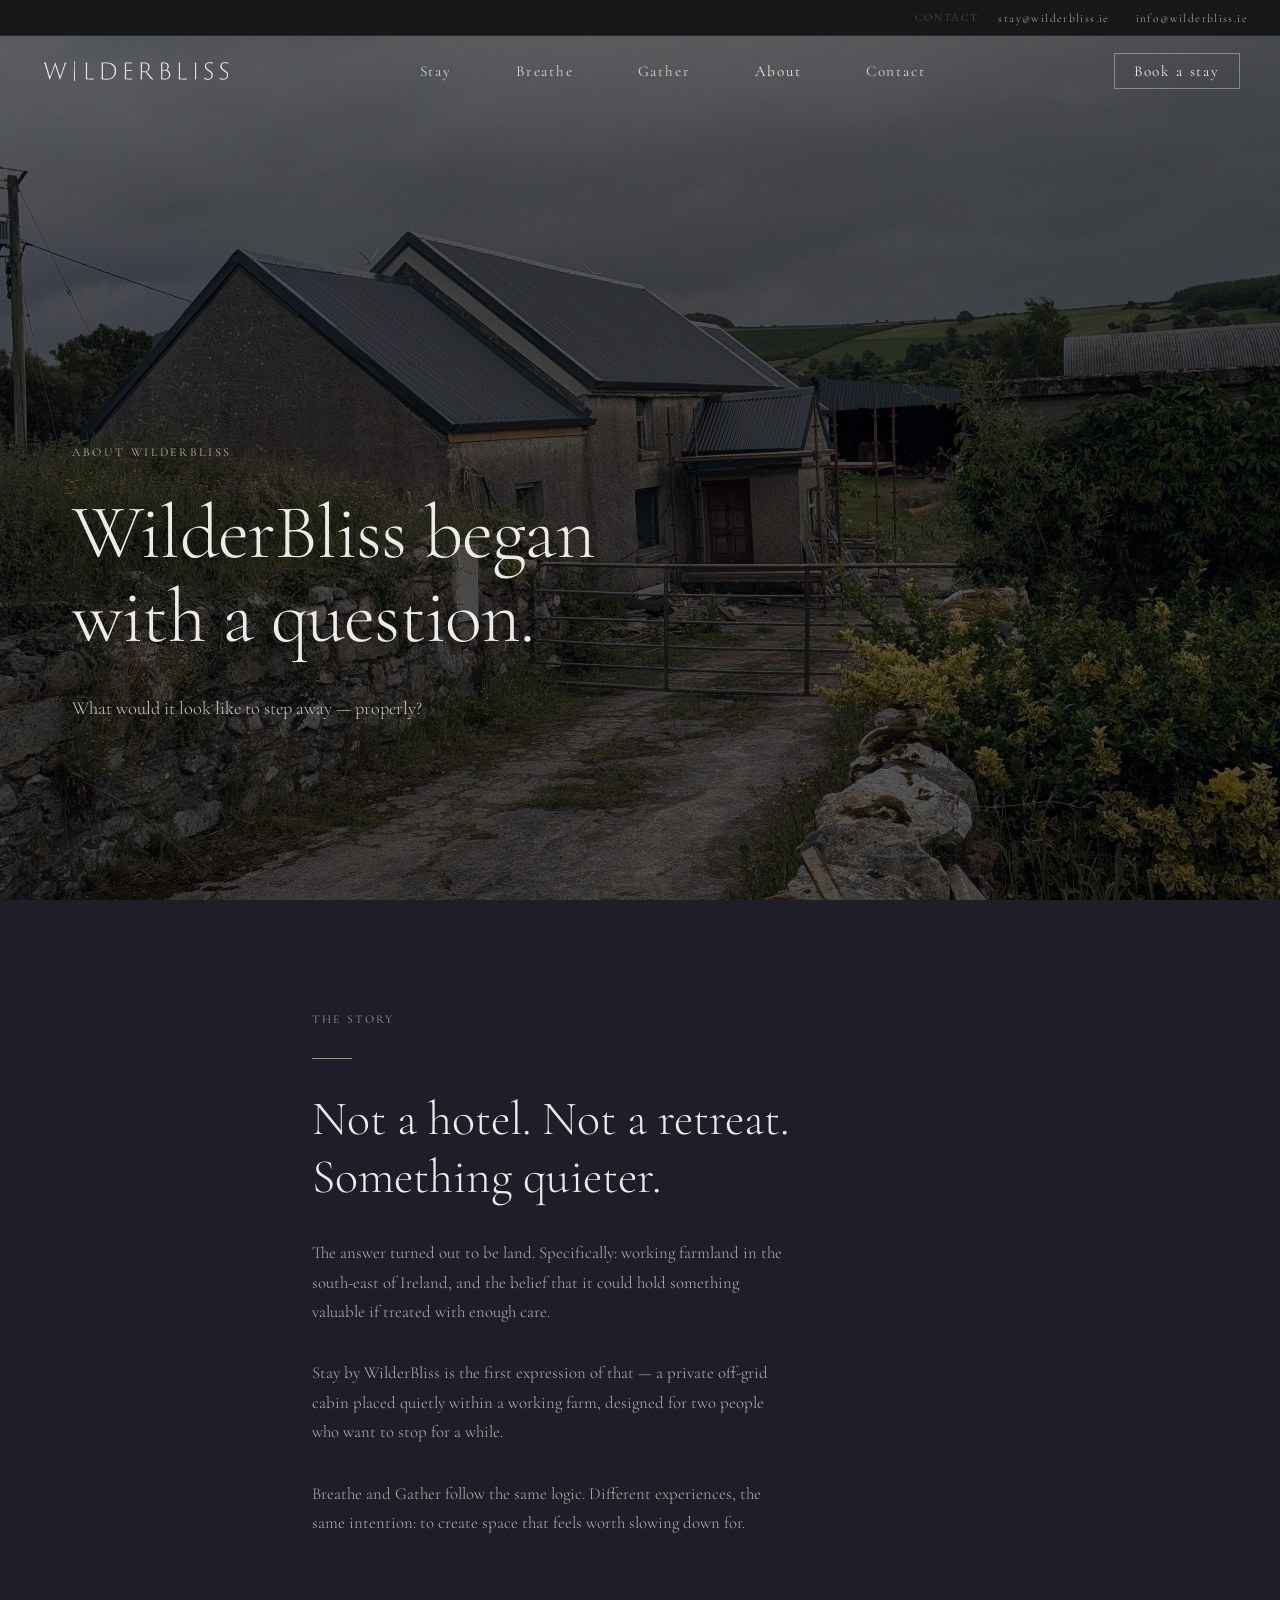
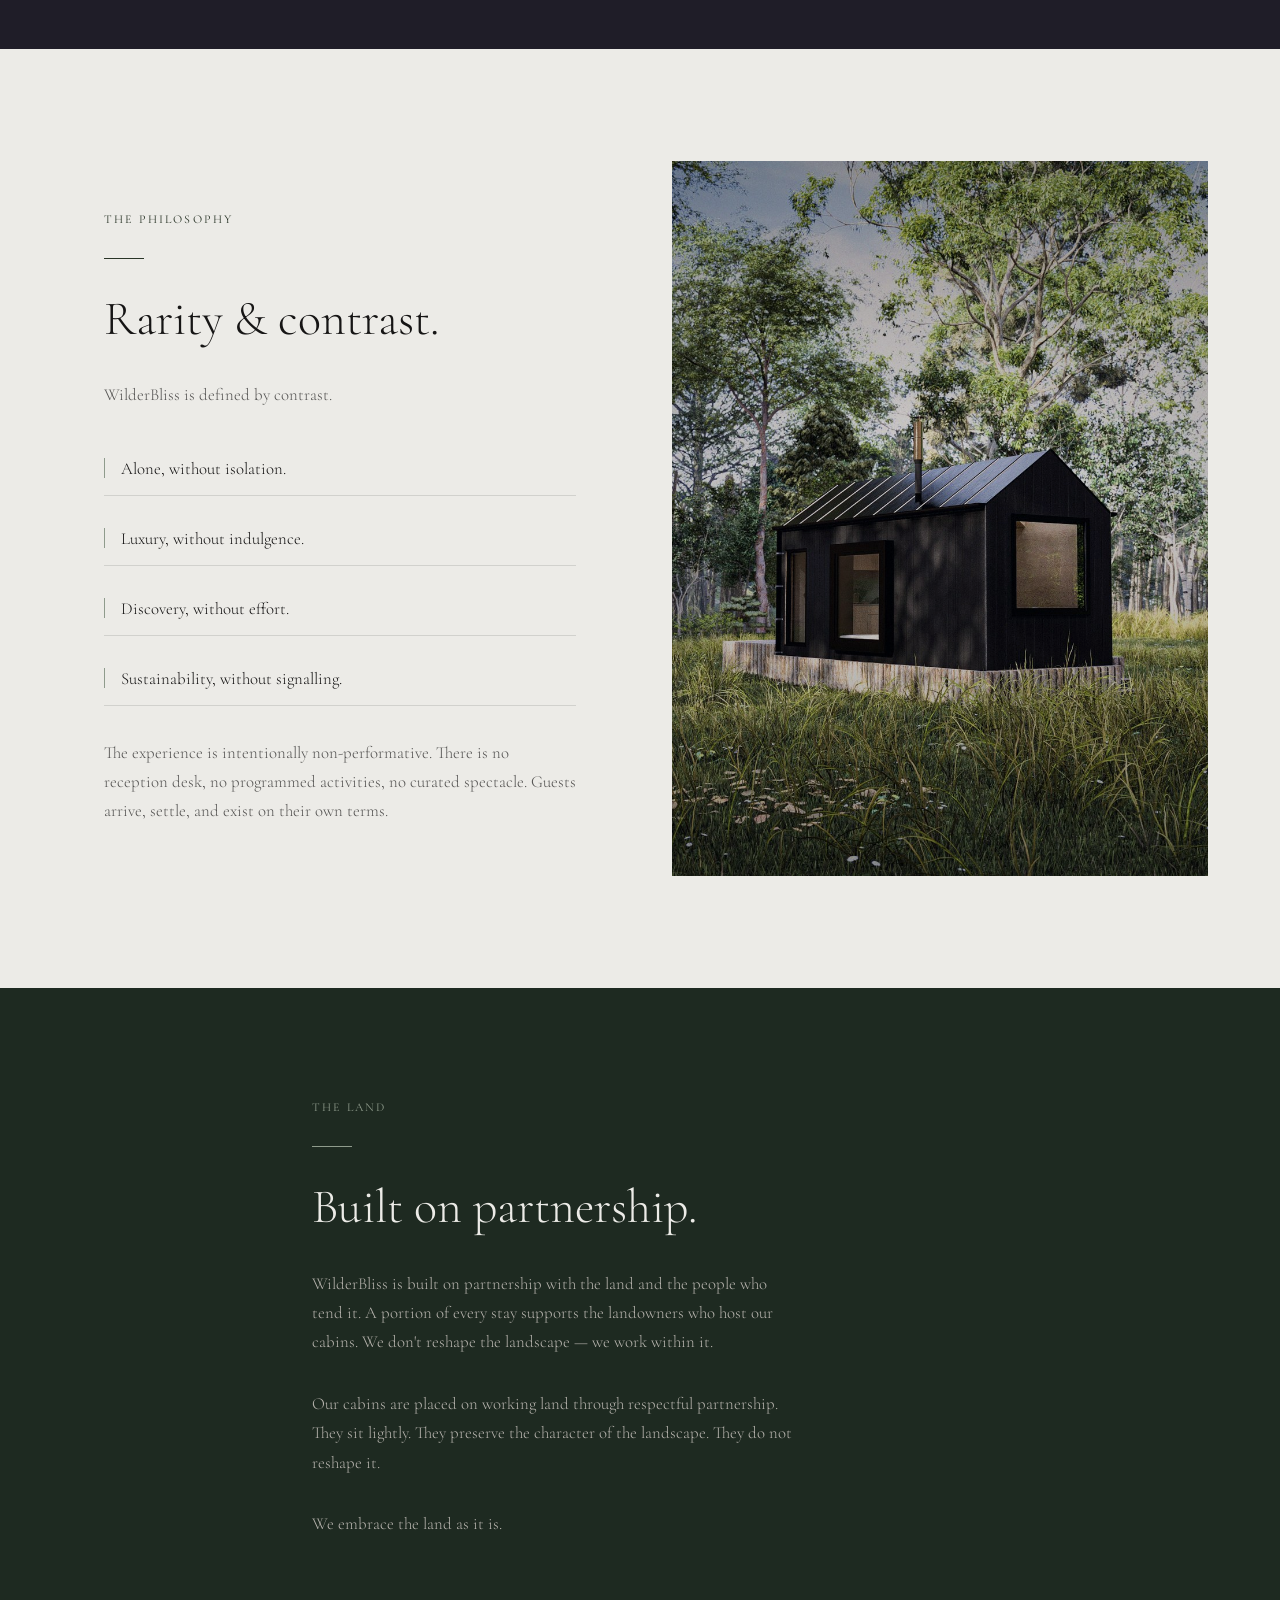
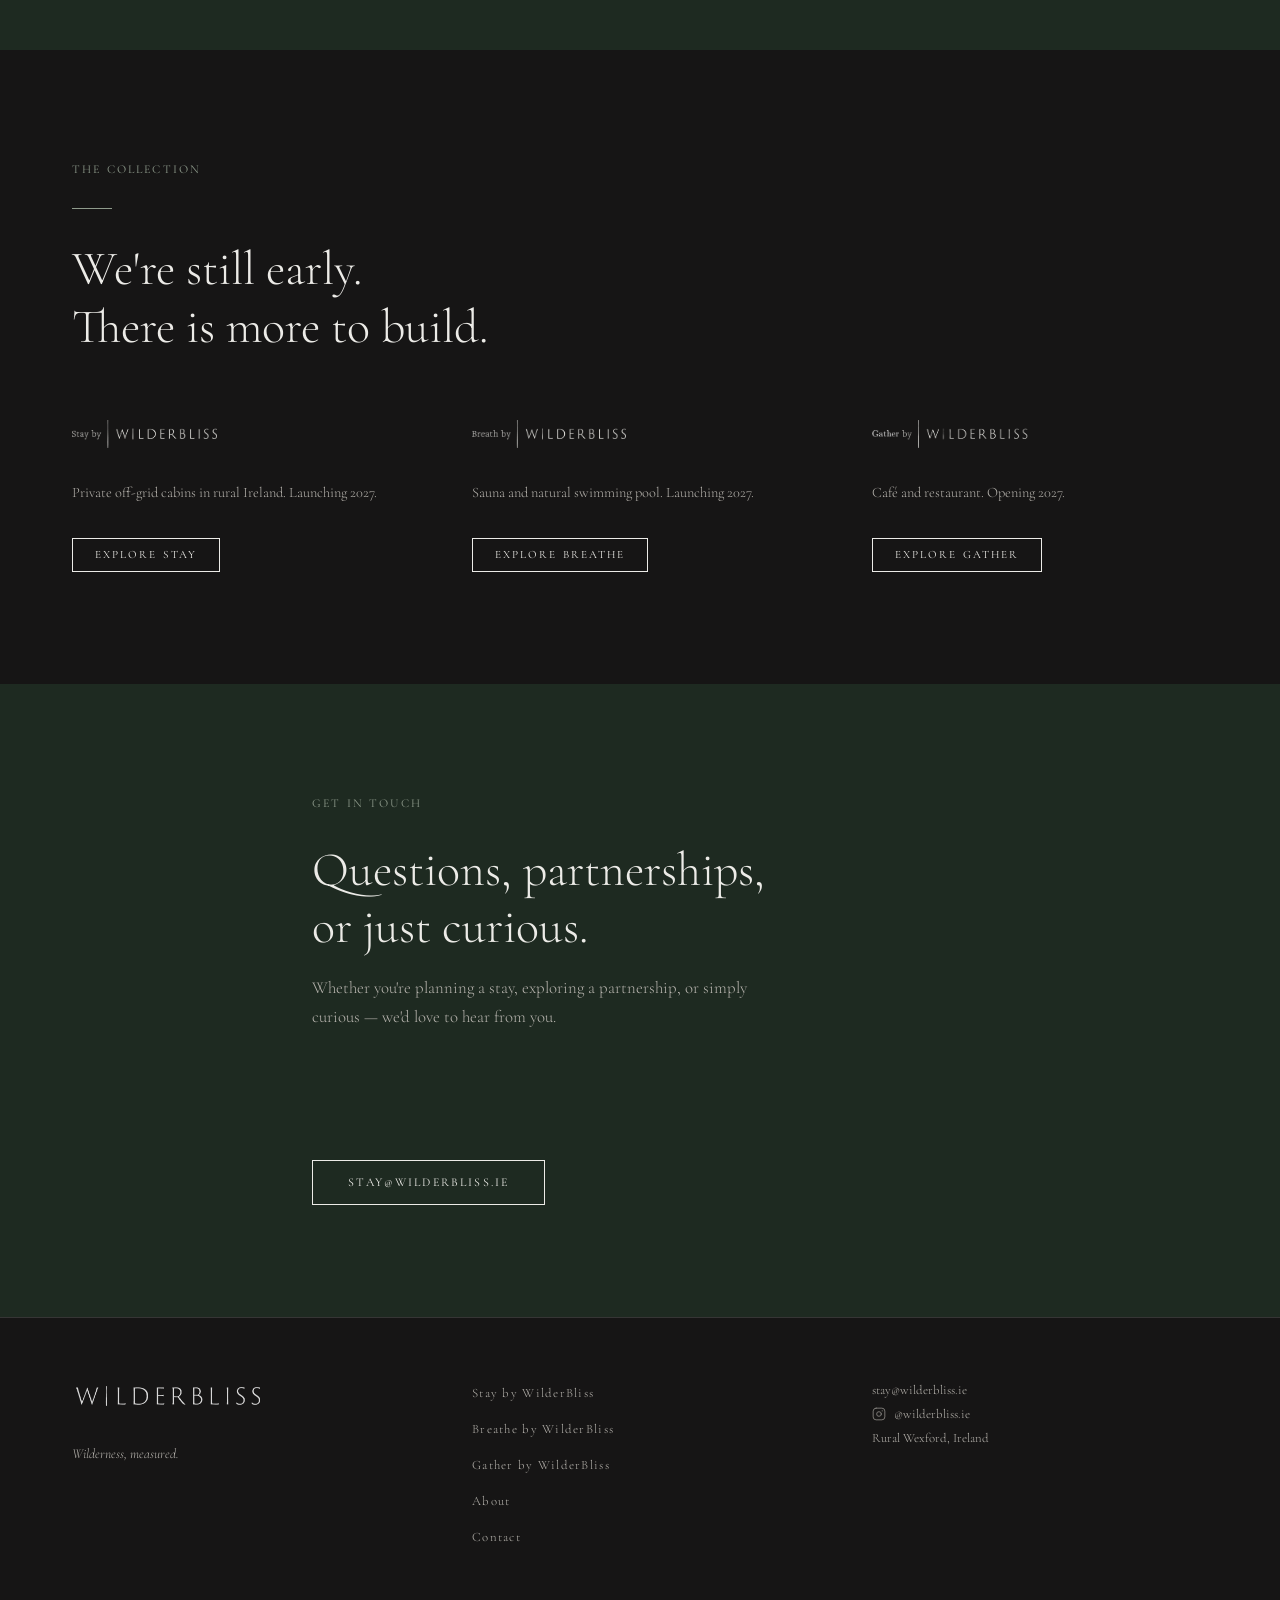
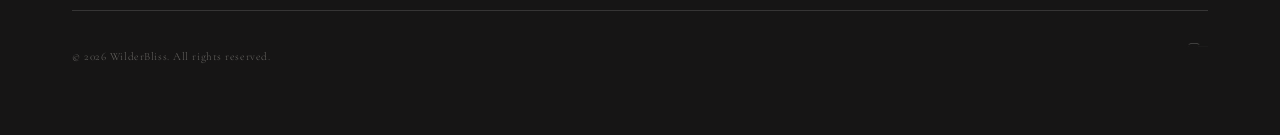
==== about.html @ 4d787651 "Add render tag to popup image on all pages" ====
<!DOCTYPE html>
<html lang="en">
<head>
  <meta charset="UTF-8">
  <meta name="viewport" content="width=device-width, initial-scale=1.0">
  <title>About — WilderBliss</title>
  <meta name="description" content="WilderBliss began with a question. What would it look like to step away — properly? Private cabins, natural wellness, and honest food, placed quietly within rural Ireland.">
  <link rel="stylesheet" href="css/style.css">
  <link rel="icon" href="assets/logos/pause-neg.png" type="image/png">
</head>
<body class="page-inner">

  <!-- TOPBAR -->
  <div class="topbar">
    <span class="topbar__label">Contact</span>
    <a href="mailto:stay@wilderbliss.ie">stay@wilderbliss.ie</a>
    <span class="topbar__sep">·</span>
    <a href="mailto:info@wilderbliss.ie">info@wilderbliss.ie</a>
  </div>

  <!-- NAV -->
  <nav class="nav" role="navigation" aria-label="Main navigation">
    <div class="nav__inner">
      <a href="index.html" aria-label="WilderBliss home">
        <img class="wordmark-img" src="assets/logos/wordmark-neg.png" alt="WilderBliss">
        <img class="nav-pause" src="assets/logos/pause-neg.png" alt="WilderBliss home">
      </a>
      <ul class="nav__links">
        <li><a href="stay.html">Stay</a></li>
        <li><a href="breathe.html">Breathe</a></li>
        <li><a href="gather.html">Gather</a></li>
        <li><a href="about.html" class="active">About</a></li>
        <li><a href="contact.html">Contact</a></li>
      </ul>
      <a href="stay.html#early-access" class="nav__cta">Book a stay</a>
      <button class="nav__toggle" aria-label="Toggle menu">
        <span></span><span></span><span></span>
      </button>
    </div>
  </nav>

  <!-- PAGE HERO -->
  <header class="page-hero page-hero--about">
    <div class="page-hero__content">
      <span class="section-label">About WilderBliss</span>
      <h1>WilderBliss began<br>with a question.</h1>
      <p class="hero__sub mt-md">What would it look like to step away — properly?</p>
    </div>
  </header>

  <!-- THE ORIGIN -->
  <section class="section--dark">
    <div class="container--narrow">
      <span class="section-label">The Story</span>
      <span class="rule"></span>
      <h2 class="text-bone">Not a hotel. Not a retreat.<br>Something quieter.</h2>
      <p class="mt-md">The answer turned out to be land. Specifically: working farmland in the south-east of Ireland, and the belief that it could hold something valuable if treated with enough care.</p>
      <p class="mt-md">Stay by WilderBliss is the first expression of that — a private off-grid cabin placed quietly within a working farm, designed for two people who want to stop for a while.</p>
      <p class="mt-md">Breathe and Gather follow the same logic. Different experiences, the same intention: to create space that feels worth slowing down for.</p>
    </div>
  </section>

  <!-- THE PHILOSOPHY -->
  <section class="section--bone">
    <div class="container">
      <div class="split">
        <div class="split__content">
          <span class="section-label">The Philosophy</span>
          <span class="rule"></span>
          <h2>Rarity &amp; contrast.</h2>
          <p class="mt-md">WilderBliss is defined by contrast.</p>
          <ul class="feature-list mt-md" style="--color-bone: var(--color-charcoal); --border-subtle: rgba(22,21,21,0.12);">
            <li style="color:var(--color-charcoal);">Alone, without isolation.</li>
            <li style="color:var(--color-charcoal);">Luxury, without indulgence.</li>
            <li style="color:var(--color-charcoal);">Discovery, without effort.</li>
            <li style="color:var(--color-charcoal);">Sustainability, without signalling.</li>
          </ul>
          <p class="mt-md">The experience is intentionally non-performative. There is no reception desk, no programmed activities, no curated spectacle. Guests arrive, settle, and exist on their own terms.</p>
        </div>
        <div>
          <div style="aspect-ratio:3/4;overflow:hidden;position:relative;">
          <img src="assets/images/cabin-angled.jpg" alt="Brook cabin set within the landscape" style="width:100%;height:100%;object-fit:cover;display:block;">
          <div style='position:absolute;inset:0;background:rgba(0,0,0,0.1);'></div>
        </div>
        </div>
      </div>
    </div>
  </section>

  <!-- THE LAND -->
  <section class="section--forest">
    <div class="container--narrow">
      <span class="section-label">The Land</span>
      <span class="rule"></span>
      <h2 class="text-bone">Built on partnership.</h2>
      <p class="mt-md">WilderBliss is built on partnership with the land and the people who tend it. A portion of every stay supports the landowners who host our cabins. We don't reshape the landscape — we work within it.</p>
      <p class="mt-md">Our cabins are placed on working land through respectful partnership. They sit lightly. They preserve the character of the landscape. They do not reshape it.</p>
      <p class="mt-md">We embrace the land as it is.</p>
    </div>
  </section>

  <!-- THREE PILLARS OVERVIEW -->
  <section class="section--charcoal">
    <div class="container">
      <span class="section-label">The Collection</span>
      <span class="rule"></span>
      <h2 class="text-bone mb-lg">We're still early.<br>There is more to build.</h2>
      <div style="display:grid;grid-template-columns:repeat(auto-fit,minmax(220px,1fr));gap:var(--space-lg);">
        <div>
          <img src="assets/logos/stay-neg.png" alt="Stay by WilderBliss" style="height:28px;margin-bottom:var(--space-md);">
          <p style="font-size:0.9rem;">Private off-grid cabins in rural Ireland. Launching 2027.</p>
          <a href="stay.html" class="btn mt-md" style="font-size:0.7rem;padding:0.6rem 1.4rem;">Explore Stay</a>
        </div>
        <div>
          <img src="assets/logos/breathe-neg.png" alt="Breathe by WilderBliss" style="height:28px;margin-bottom:var(--space-md);">
          <p style="font-size:0.9rem;">Sauna and natural swimming pool. Launching 2027.</p>
          <a href="breathe.html" class="btn mt-md" style="font-size:0.7rem;padding:0.6rem 1.4rem;">Explore Breathe</a>
        </div>
        <div>
          <img src="assets/logos/gather-neg.png" alt="Gather by WilderBliss" style="height:28px;margin-bottom:var(--space-md);">
          <p style="font-size:0.9rem;">Café and restaurant. Opening 2027.</p>
          <a href="gather.html" class="btn mt-md" style="font-size:0.7rem;padding:0.6rem 1.4rem;">Explore Gather</a>
        </div>
      </div>
    </div>
  </section>

  <!-- CONTACT CTA -->
  <section class="cta-section" id="contact">
    <div class="container--narrow">
      <span class="section-label">Get in touch</span>
      <h2>Questions, partnerships,<br>or just curious.</h2>
      <p class="mt-sm">Whether you're planning a stay, exploring a partnership, or simply curious — we'd love to hear from you.</p>
      <a href="mailto:stay@wilderbliss.ie" class="btn mt-lg">stay@wilderbliss.ie</a>
    </div>
  </section>

  <!-- FOOTER -->
  <footer class="footer">
    <div class="container">
      <div class="footer__inner">
        <div>
          <img class="wordmark-img" src="assets/logos/wordmark-neg.png" alt="WilderBliss" style="margin-bottom:var(--space-md);">
          <p class="footer__tagline">Wilderness, measured.</p>
        </div>
        <nav aria-label="Footer navigation">
          <ul class="footer__nav">
            <li><a href="stay.html">Stay by WilderBliss</a></li>
            <li><a href="breathe.html">Breathe by WilderBliss</a></li>
            <li><a href="gather.html">Gather by WilderBliss</a></li>
            <li><a href="about.html">About</a></li>
            <li><a href="contact.html">Contact</a></li>
          </ul>
        </nav>
        <div class="footer__contact">
          <a href="mailto:stay@wilderbliss.ie">stay@wilderbliss.ie</a>
          <a href="https://www.instagram.com/wilderbliss.ie" target="_blank" rel="noopener" style="display:inline-flex;align-items:center;gap:0.5rem;">
            <svg xmlns="http://www.w3.org/2000/svg" width="14" height="14" viewBox="0 0 24 24" fill="none" stroke="currentColor" stroke-width="1.5" stroke-linecap="round" stroke-linejoin="round" style="flex-shrink:0;opacity:0.7;"><rect x="2" y="2" width="20" height="20" rx="5" ry="5"/><circle cx="12" cy="12" r="4"/><circle cx="17.5" cy="6.5" r="1" fill="currentColor" stroke="none"/></svg>
            @wilderbliss.ie
          </a>
          <span>Rural Wexford, Ireland</span>
        </div>
      </div>
      <div class="footer__bottom">
        <span class="footer__copy">&copy; 2026 WilderBliss. All rights reserved.</span>
        <img src="assets/logos/pause-neg.png" alt="" style="height:28px;opacity:0.5;">
      </div>
    </div>
  </footer>


  <!-- EARLY ACCESS POPUP -->
  <div class="wb-popup" id="wb-popup" role="dialog" aria-modal="true" aria-labelledby="wb-popup-title">
    <div class="wb-popup__overlay" id="wb-popup-overlay"></div>
    <div class="wb-popup__inner">
      <button class="wb-popup__close" id="wb-popup-close" aria-label="Close">&#x2715;</button>
      <div class="wb-popup__image">
        <img src="assets/images/cabin-exterior-summer.jpg" alt="WilderBliss cabin" loading="lazy">
        <span class="render-tag render-tag--popup">Architectural render · Photography to follow</span>
      </div>
      <div class="wb-popup__form-panel">
        <span class="wb-popup__label">Early Access</span>
        <h2 class="wb-popup__title" id="wb-popup-title">First to know.<br>First to book.</h2>
        <p class="wb-popup__desc">Join for early access to dates, founder notes, and a quiet guide to planning your stay.</p>
        <form class="email-form wb-popup__form" name="popup-early-access" method="POST" data-netlify="true" netlify-honeypot="bot-field">
          <input type="hidden" name="form-name" value="popup-early-access">
          <input type="hidden" name="bot-field" style="display:none">
          <input type="email" name="email" placeholder="Your email address" required autocomplete="email">
          <button type="submit">Keep me in the loop</button>
        </form>
        <button class="wb-popup__no-thanks" id="wb-popup-no-thanks">No thanks</button>
      </div>
    </div>
  </div>

  <script src="js/main.js"></script>
</body>
</html>
---- css/style.css ----
/* ============================================================
   WILDERBLISS — Design System
   Based on official brand guidelines
   ============================================================ */

/* Google Fonts — Cormorant Garamond (closest match to Freight Display/Text Pro)
   To use licensed Freight fonts: replace font-family values below */
@import url('https://fonts.googleapis.com/css2?family=Cormorant+Garamond:ital,wght@0,300;0,400;0,500;0,600;1,300;1,400&display=swap');

/* ============================================================
   DESIGN TOKENS
   ============================================================ */

:root {
  /* Primary colours */
  --color-night-blue:       #1F1D28;
  --color-blue-grey:        #2A2C36;
  --color-deep-forest:      #1E2A21;
  --color-dark-moss:        #2A3528;

  /* Secondary colours */
  --color-muted-sage:       #8F9B8C;
  --color-stone:            #B7B4AE;

  /* Neutrals */
  --color-charcoal:         #161515;
  --color-light-grey:       #CCCCCC;
  --color-bone:             #ECEBE7;

  /* Functional */
  --color-black:            #000000;
  --color-white:            #FFFFFF;

  /* Approved pairings (primary role) */
  --bg-hero:                var(--color-deep-forest);
  --bg-section-dark:        var(--color-night-blue);
  --bg-section-alt:         var(--color-dark-moss);
  --bg-light:               var(--color-bone);
  --bg-ui:                  var(--color-blue-grey);
  --text-on-dark:           var(--color-bone);
  --text-on-light:          var(--color-charcoal);
  --text-muted:             var(--color-stone);
  --text-accent:            var(--color-muted-sage);
  --border-subtle:          rgba(236,235,231,0.15);

  /* Typography */
  --font-display:           'Cormorant Garamond', Georgia, serif;
  --font-body:              'Cormorant Garamond', Georgia, serif;

  /* Type scale */
  --type-h1:                clamp(2.8rem, 6vw, 5rem);
  --type-h2:                clamp(2rem, 4vw, 3rem);
  --type-h3:                clamp(1.4rem, 2.5vw, 1.9rem);
  --type-body:              1.05rem;
  --type-caption:           0.75rem;
  --type-nav:               0.95rem;

  /* Spacing */
  --space-xs:               0.5rem;
  --space-sm:               1rem;
  --space-md:               2rem;
  --space-lg:               4rem;
  --space-xl:               7rem;
  --space-2xl:              12rem;

  /* Layout */
  --max-width:              1200px;
  --content-width:          720px;
  --nav-height:             70px;
  --topbar-height:          36px;

  /* Transitions */
  --transition:             0.35s ease;
}

/* ============================================================
   RESET & BASE
   ============================================================ */

*, *::before, *::after {
  box-sizing: border-box;
  margin: 0;
  padding: 0;
}

html {
  scroll-behavior: smooth;
  font-size: 16px;
}

body {
  font-family: var(--font-body);
  font-weight: 300;
  color: var(--text-on-dark);
  background-color: var(--color-charcoal);
  -webkit-font-smoothing: antialiased;
  -moz-osx-font-smoothing: grayscale;
  overflow-x: hidden;
}

img {
  max-width: 100%;
  display: block;
}

a {
  color: inherit;
  text-decoration: none;
}

/* ============================================================
   TYPOGRAPHY
   ============================================================ */

h1, .h1 {
  font-family: var(--font-display);
  font-size: var(--type-h1);
  font-weight: 300;
  line-height: 1.1;
  letter-spacing: -0.01em;
}

h2, .h2 {
  font-family: var(--font-display);
  font-size: var(--type-h2);
  font-weight: 300;
  line-height: 1.2;
  letter-spacing: 0;
}

h3, .h3 {
  font-family: var(--font-display);
  font-size: var(--type-h3);
  font-weight: 300;
  line-height: 1.3;
}

p {
  font-family: var(--font-body);
  font-size: var(--type-body);
  font-weight: 300;
  line-height: 1.75;
  color: var(--text-muted);
  max-width: 60ch;
}

.text-bone   { color: var(--color-bone); }
.text-stone  { color: var(--color-stone); }
.text-sage   { color: var(--color-muted-sage); }
.text-light  { color: var(--color-light-grey); }

/* Section label (small category tag above headings) */
.section-label {
  font-family: var(--font-body);
  font-size: var(--type-caption);
  font-weight: 400;
  letter-spacing: 0.18em;
  text-transform: uppercase;
  color: var(--color-muted-sage);
  display: block;
  margin-bottom: var(--space-md);
}

/* Divider line */
.rule {
  width: 40px;
  height: 1px;
  background: var(--color-muted-sage);
  margin-bottom: var(--space-md);
  display: block;
}

/* ============================================================
   LAYOUT
   ============================================================ */

.container {
  max-width: var(--max-width);
  margin: 0 auto;
  padding: 0 var(--space-md);
}

.container--narrow {
  max-width: var(--content-width);
  margin: 0 auto;
  padding: 0 var(--space-md);
}

section {
  padding: var(--space-xl) 0;
}

/* ============================================================
   NAVIGATION
   ============================================================ */

/* ============================================================
   TOPBAR — contact email strip above nav
   ============================================================ */

.topbar {
  position: fixed;
  top: 0;
  left: 0;
  right: 0;
  height: var(--topbar-height);
  background: rgba(22,21,21,0.96);
  border-bottom: 1px solid rgba(236,235,231,0.07);
  display: flex;
  align-items: center;
  justify-content: flex-end;
  padding: 0 var(--space-md);
  gap: 0.75rem;
  z-index: 101;
}

.topbar a {
  font-family: var(--font-body);
  font-size: 0.72rem;
  letter-spacing: 0.12em;
  color: var(--color-stone);
  text-decoration: none;
  transition: color var(--transition);
}

.topbar a:hover {
  color: var(--color-bone);
}

.topbar__sep {
  font-size: 0.65rem;
  color: rgba(236,235,231,0.25);
  user-select: none;
}

.topbar__label {
  font-size: 0.68rem;
  letter-spacing: 0.16em;
  text-transform: uppercase;
  color: rgba(236,235,231,0.3);
  margin-right: 0.5rem;
}

.nav {
  position: fixed;
  top: var(--topbar-height);
  left: 0;
  right: 0;
  z-index: 100;
  height: var(--nav-height);
  display: flex;
  align-items: center;
  padding: 0 var(--space-md);
  transition: background var(--transition);
}

.nav.scrolled {
  background: rgba(22, 21, 21, 0.92);
  backdrop-filter: blur(8px);
}

.nav__inner {
  width: 100%;
  max-width: var(--max-width);
  margin: 0 auto;
  display: flex;
  align-items: center;
  justify-content: space-between;
}

.nav__logo {
  height: 22px;
  width: auto;
}

.nav__links {
  display: flex;
  align-items: center;
  gap: var(--space-lg);
  list-style: none;
}

.nav__links a {
  font-family: var(--font-body);
  font-size: var(--type-nav);
  font-weight: 400;
  letter-spacing: 0.12em;
  color: var(--color-bone);
  opacity: 0.85;
  transition: opacity var(--transition);
}

.nav__links a:hover {
  opacity: 1;
}

.nav__links a.active {
  opacity: 1;
}

.nav__cta {
  font-family: var(--font-body);
  font-size: var(--type-nav);
  font-weight: 400;
  letter-spacing: 0.12em;
  color: var(--color-bone);
  border: 1px solid rgba(236,235,231,0.4);
  padding: 0.5rem 1.2rem;
  transition: border-color var(--transition), opacity var(--transition);
}

.nav__cta:hover {
  border-color: var(--color-bone);
}

/* Mobile menu toggle */
.nav__toggle {
  display: none;
  flex-direction: column;
  gap: 5px;
  cursor: pointer;
  padding: 4px;
  background: none;
  border: none;
}

.nav__toggle span {
  display: block;
  width: 22px;
  height: 1px;
  background: var(--color-bone);
  transition: var(--transition);
}

/* ============================================================
   BUTTONS
   ============================================================ */

.btn {
  display: inline-block;
  font-family: var(--font-body);
  font-size: var(--type-caption);
  font-weight: 400;
  letter-spacing: 0.18em;
  text-transform: uppercase;
  padding: 0.9rem 2.2rem;
  border: 1px solid var(--color-bone);
  color: var(--color-bone);
  background: transparent;
  cursor: pointer;
  transition: background var(--transition), color var(--transition);
}

.btn:hover {
  background: var(--color-bone);
  color: var(--color-charcoal);
}

.btn--dark {
  border-color: var(--color-charcoal);
  color: var(--color-charcoal);
}

.btn--dark:hover {
  background: var(--color-charcoal);
  color: var(--color-bone);
}

/* ============================================================
   HERO
   ============================================================ */

.hero {
  min-height: 100vh;
  display: flex;
  flex-direction: column;
  justify-content: flex-end;
  padding-bottom: var(--space-xl);
  padding-top: calc(var(--nav-height) + var(--topbar-height));
  background-color: var(--bg-hero);
  position: relative;
  overflow: hidden;
}

.hero__bg {
  position: absolute;
  inset: 0;
  object-fit: cover;
  width: 100%;
  height: 100%;
  opacity: 0.35;
}

.hero__content {
  position: relative;
  z-index: 1;
  padding: 0 var(--space-md);
  max-width: var(--max-width);
  margin: 0 auto;
  width: 100%;
}

.hero__eyebrow {
  font-family: var(--font-body);
  font-size: var(--type-caption);
  letter-spacing: 0.18em;
  text-transform: uppercase;
  color: var(--color-muted-sage);
  margin-bottom: var(--space-md);
}

.hero__title {
  color: var(--color-bone);
  margin-bottom: var(--space-md);
}

.hero__sub {
  font-size: 1.15rem;
  font-weight: 300;
  color: var(--color-bone);
  margin-bottom: var(--space-lg);
  max-width: 52ch;
  opacity: 0.85;
}

.hero__logo {
  height: 28px;
  width: auto;
  margin-bottom: var(--space-xl);
  opacity: 0.9;
}

/* ============================================================
   PILLAR CARDS (homepage three-column grid)
   ============================================================ */

.pillars {
  background: var(--color-charcoal);
  padding: var(--space-xl) 0;
}

.pillars__grid {
  display: grid;
  grid-template-columns: repeat(3, 1fr);
  gap: 1px;
  background: var(--border-subtle);
}

.pillar-card {
  background: var(--color-charcoal);
  padding: var(--space-lg) var(--space-md);
  display: flex;
  flex-direction: column;
  gap: var(--space-md);
  transition: background var(--transition);
  position: relative;
}

.pillar-card:hover {
  background: var(--color-night-blue);
}

.pillar-card__logo {
  height: 20px;
  width: auto;
  object-fit: contain;
  object-position: left;
  opacity: 0.6;
  margin-bottom: var(--space-sm);
  transition: opacity var(--transition);
}

.pillar-card:hover .pillar-card__logo {
  opacity: 0.9;
}

/* Gather text logo (no image yet) */
.pillar-card__logo-text {
  font-family: var(--font-display);
  font-size: 0.85rem;
  font-weight: 300;
  letter-spacing: 0.05em;
  color: var(--color-bone);
  opacity: 0.6;
  margin-bottom: var(--space-sm);
  transition: opacity var(--transition);
}

.pillar-card:hover .pillar-card__logo-text {
  opacity: 0.9;
}

.pillar-card__tag {
  font-size: var(--type-caption);
  letter-spacing: 0.12em;
  text-transform: uppercase;
  color: var(--color-muted-sage);
}

.pillar-card__title {
  font-family: var(--font-display);
  font-size: clamp(1.4rem, 2.2vw, 1.8rem);
  font-weight: 300;
  color: var(--color-bone);
  line-height: 1.2;
}

.pillar-card__body {
  font-size: 0.95rem;
  line-height: 1.7;
  color: var(--color-stone);
  max-width: 100%;
}

.pillar-card__status {
  font-size: var(--type-caption);
  letter-spacing: 0.1em;
  color: var(--color-muted-sage);
  margin-top: auto;
}

.pillar-card__link {
  position: absolute;
  inset: 0;
}

/* ============================================================
   PHILOSOPHY / INTRO SECTION
   ============================================================ */

.philosophy {
  background: var(--color-bone);
  color: var(--color-charcoal);
  padding: var(--space-xl) 0;
}

.philosophy h2 {
  color: var(--color-charcoal);
  margin-bottom: var(--space-md);
}

.philosophy p {
  color: var(--color-charcoal);
  opacity: 0.7;
}

/* ============================================================
   TWO-COLUMN CONTENT BLOCK
   ============================================================ */

.split {
  display: grid;
  grid-template-columns: 1fr 1fr;
  gap: var(--space-lg);
  align-items: center;
}

.split--reverse {
  direction: rtl;
}

.split--reverse > * {
  direction: ltr;
}

.split__image {
  width: 100%;
  aspect-ratio: 3/4;
  object-fit: cover;
  opacity: 0.85;
}

.split__content {
  padding: var(--space-md);
}

/* ============================================================
   CONTENT SECTIONS (page inner sections)
   ============================================================ */

.section--dark {
  background: var(--color-night-blue);
}

.section--forest {
  background: var(--color-deep-forest);
}

.section--moss {
  background: var(--color-dark-moss);
}

.section--charcoal {
  background: var(--color-charcoal);
}

.section--bone {
  background: var(--color-bone);
  color: var(--color-charcoal);
}

.section--bone h2,
.section--bone h3,
.section--bone .h2,
.section--bone .h3 {
  color: var(--color-charcoal);
}

.section--bone p {
  color: var(--color-charcoal);
  opacity: 0.7;
}

.section--bone .section-label {
  color: var(--color-dark-moss);
}

.section--bone .rule {
  background: var(--color-dark-moss);
}

/* ============================================================
   FEATURE LIST
   ============================================================ */

.feature-list {
  list-style: none;
  display: flex;
  flex-direction: column;
  gap: var(--space-sm);
}

.feature-list li {
  font-family: var(--font-body);
  font-size: var(--type-body);
  font-weight: 300;
  color: var(--color-bone);
  padding: var(--space-sm) 0;
  border-bottom: 1px solid var(--border-subtle);
  display: flex;
  align-items: center;
  gap: var(--space-sm);
}

.feature-list li::before {
  content: '';
  display: block;
  width: 1px;
  height: 1.2em;
  background: var(--color-muted-sage);
  flex-shrink: 0;
}

/* ============================================================
   CTA SECTION
   ============================================================ */

.cta-section {
  background: var(--color-deep-forest);
  padding: var(--space-xl) 0;
  text-align: left;
}

.cta-section h2 {
  color: var(--color-bone);
  margin-bottom: var(--space-sm);
}

.cta-section p {
  margin-bottom: var(--space-lg);
}

/* ============================================================
   PAUSE MARK (brand symbol divider)
   ============================================================ */

.pause-mark {
  display: flex;
  align-items: center;
  justify-content: center;
  padding: var(--space-lg) 0;
}

.pause-mark img {
  height: 48px;
  width: auto;
  opacity: 0.3;
}

/* ============================================================
   FOOTER
   ============================================================ */

.footer {
  background: var(--color-charcoal);
  padding: var(--space-lg) 0;
  border-top: 1px solid var(--border-subtle);
}

.footer__inner {
  display: grid;
  grid-template-columns: 1fr 1fr 1fr;
  gap: var(--space-lg);
  align-items: start;
}

.footer__logo {
  height: 18px;
  width: auto;
  opacity: 0.6;
  margin-bottom: var(--space-md);
}

.footer__tagline {
  font-size: 0.85rem;
  color: var(--color-stone);
  font-style: italic;
}

.footer__nav {
  list-style: none;
  display: flex;
  flex-direction: column;
  gap: var(--space-sm);
}

.footer__nav li a {
  font-size: 0.8rem;
  letter-spacing: 0.1em;
  color: var(--color-stone);
  transition: color var(--transition);
}

.footer__nav li a:hover {
  color: var(--color-bone);
}

.footer__contact {
  display: flex;
  flex-direction: column;
  gap: var(--space-xs);
}

.footer__contact a,
.footer__contact span {
  font-size: 0.8rem;
  color: var(--color-stone);
  transition: color var(--transition);
}

.footer__contact a:hover {
  color: var(--color-bone);
}

.footer__bottom {
  margin-top: var(--space-lg);
  padding-top: var(--space-md);
  border-top: 1px solid var(--border-subtle);
  display: flex;
  justify-content: space-between;
  align-items: center;
}

.footer__copy {
  font-size: 0.7rem;
  color: var(--color-stone);
  opacity: 0.5;
  letter-spacing: 0.05em;
}

/* ============================================================
   PAGE HERO (for inner pages — smaller than homepage)
   ============================================================ */

.page-hero {
  min-height: 65vh;
  display: flex;
  flex-direction: column;
  justify-content: flex-end;
  padding-bottom: var(--space-xl);
  padding-top: var(--nav-height);
  position: relative;
  overflow: hidden;
}

.page-hero--stay    { background-color: var(--color-deep-forest); background-image: url('../assets/images/brook-field.jpg'); background-size: cover; background-position: center 30%; }
.page-hero--breathe { background-color: var(--color-night-blue); background-image: url('../assets/images/brook-ivy.jpg'); background-size: cover; background-position: center 30%; }
.page-hero--gather  { background-color: var(--color-dark-moss); background-image: url('../assets/images/gather-terrace.jpg'); background-size: cover; background-position: center; }
.page-hero--about   { background-color: var(--color-blue-grey); background-image: url('../assets/images/gather-exterior.jpg'); background-size: cover; background-position: center 30%; }

/* Dark overlay for page heroes with photos */
.page-hero--stay::before,
.page-hero--breathe::before,
.page-hero--gather::before,
.page-hero--about::before {
  content: '';
  position: absolute;
  inset: 0;
  background: rgba(0,0,0,0.58);
  z-index: 0;
}

.page-hero__content {
  position: relative;
  z-index: 1;
}

.page-hero__bg {
  position: absolute;
  inset: 0;
  object-fit: cover;
  width: 100%;
  height: 100%;
  opacity: 0.3;
}

.page-hero__content {
  position: relative;
  z-index: 1;
  padding: 0 var(--space-md);
  max-width: var(--max-width);
  margin: 0 auto;
  width: 100%;
  color: var(--color-bone);
}

/* Explicit text colours for page hero content (always over dark photo overlay) */
.page-hero__content h1 {
  color: var(--color-bone);
}
.page-hero__content .section-label {
  color: rgba(236,235,231,0.7);
  letter-spacing: 0.22em;
}
.page-hero__content .hero__sub {
  color: var(--color-bone);
  opacity: 0.82;
}

.page-hero__subbrand-logo {
  position: absolute;
  top: 40%;
  left: 50%;
  transform: translate(-50%, -50%);
  height: 38px;
  width: auto;
  opacity: 1;
  z-index: 2;
  margin-bottom: 0;
}

/* Gather text-only sub-brand lockup (no logo file yet) */
.subbrand-text {
  font-family: var(--font-display);
  font-size: 0.9rem;
  font-weight: 300;
  letter-spacing: 0.05em;
  color: var(--color-bone);
  opacity: 0.85;
  margin-bottom: var(--space-lg);
}

.subbrand-text span {
  opacity: 0.5;
  margin: 0 0.6em;
}

/* ============================================================
   FORMS (email signup)
   ============================================================ */

.email-form {
  display: flex;
  gap: 0;
  max-width: 420px;
}

.email-form input[type="email"] {
  flex: 1;
  font-family: var(--font-body);
  font-size: 0.85rem;
  letter-spacing: 0.05em;
  background: rgba(236,235,231,0.08);
  border: 1px solid rgba(236,235,231,0.3);
  border-right: none;
  color: var(--color-bone);
  padding: 0.9rem 1.2rem;
  outline: none;
  transition: border-color var(--transition);
}

.email-form input[type="email"]::placeholder {
  color: var(--color-stone);
  opacity: 0.6;
}

.email-form input[type="email"]:focus {
  border-color: var(--color-muted-sage);
}

.email-form button {
  font-family: var(--font-body);
  font-size: var(--type-caption);
  letter-spacing: 0.18em;
  text-transform: uppercase;
  background: var(--color-bone);
  color: var(--color-charcoal);
  border: 1px solid var(--color-bone);
  padding: 0.9rem 1.6rem;
  cursor: pointer;
  transition: background var(--transition);
  white-space: nowrap;
}

.email-form button:hover {
  background: var(--color-light-grey);
}

/* ============================================================
   QUOTE / PULL QUOTE
   ============================================================ */

.pull-quote {
  padding: var(--space-xl) 0;
  background: var(--color-dark-moss);
}

.pull-quote blockquote {
  font-family: var(--font-display);
  font-size: clamp(1.6rem, 3vw, 2.4rem);
  font-weight: 300;
  font-style: italic;
  color: var(--color-bone);
  line-height: 1.4;
  max-width: 820px;
}

/* ============================================================
   UTILITY
   ============================================================ */

.mt-sm  { margin-top: var(--space-sm); }
.mt-md  { margin-top: var(--space-md); }
.mt-lg  { margin-top: var(--space-lg); }
.mt-xl  { margin-top: var(--space-xl); }
.mb-sm  { margin-bottom: var(--space-sm); }
.mb-md  { margin-bottom: var(--space-md); }
.mb-lg  { margin-bottom: var(--space-lg); }
.mb-xl  { margin-bottom: var(--space-xl); }

.visually-hidden {
  position: absolute;
  width: 1px;
  height: 1px;
  overflow: hidden;
  clip: rect(0,0,0,0);
  white-space: nowrap;
}

/* ============================================================
   WORDMARK IMAGE (nav + footer)
   mix-blend-mode: screen makes the dark JPG background
   invisible on dark sections, leaving only the white mark
   ============================================================ */

.wordmark-img {
  height: 28px;
  width: auto;
  display: block;
}

.nav .wordmark-img {
  height: 28px;
}

/* Inner pages: swap wordmark for pause mark icon in nav */
.nav-pause {
  display: none;
  height: 30px;
  width: auto;
  opacity: 0.85;
  transition: opacity var(--transition);
}
.nav-pause:hover {
  opacity: 1;
}
/* Taller page heroes on inner pages */
.page-hero {
  min-height: 100vh;
}

/* ============================================================
   SUB-BRAND LOCKUP (used for Gather which has no logo yet)
   ============================================================ */

.subbrand-lockup {
  display: inline-flex;
  align-items: center;
  gap: 1em;
  font-family: var(--font-display);
  font-weight: 300;
  color: var(--color-bone);
  text-decoration: none;
}

.subbrand-lockup__name {
  font-size: 0.85rem;
  font-weight: 300;
  letter-spacing: 0.04em;
  opacity: 0.9;
}

.subbrand-lockup__divider {
  display: inline-block;
  width: 1px;
  height: 2.2em;
  background: currentColor;
  opacity: 0.45;
  flex-shrink: 0;
}

.subbrand-lockup__brand {
  font-size: 1rem;
  letter-spacing: 0.18em;
  text-transform: uppercase;
}

/* Footer text wordmark fallback */
.wordmark-text {
  font-family: var(--font-display);
  font-size: 0.95rem;
  font-weight: 300;
  letter-spacing: 0.2em;
  text-transform: uppercase;
  color: var(--color-bone);
  opacity: 0.6;
  display: block;
  margin-bottom: var(--space-md);
}

/* ============================================================
   BRAND LANDING — THREE-PILLAR PANELS
   ============================================================ */

.brand-landing {
  display: grid;
  grid-template-columns: repeat(3, 1fr);
  gap: 0;
  background: var(--color-charcoal);
  min-height: 100vh;
}

.brand-panel {
  position: relative;
  display: flex;
  flex-direction: column;
  justify-content: flex-start;
  padding: var(--space-lg) var(--space-md) var(--space-xl);
  min-height: 100vh;
  overflow: hidden;
  cursor: pointer;
  transition: filter var(--transition);
}

.brand-panel::after {
  content: '';
  position: absolute;
  inset: 0;
  background: rgba(0,0,0,0);
  transition: background var(--transition);
  pointer-events: none;
}

.brand-panel:hover::after {
  background: rgba(0,0,0,0.12);
}

.brand-panel--stay    { background-color: var(--color-deep-forest); }
.brand-panel--breathe { background-color: var(--color-night-blue); }
.brand-panel--gather  { background-color: var(--color-dark-moss); }

/* Dark overlay on top of background photos — keeps text legible */
.brand-panel::before {
  content: '';
  position: absolute;
  inset: 0;
  background: rgba(0,0,0,0.60);
  z-index: 0;
  pointer-events: none;
}

.brand-panel__top,
.brand-panel__content {
  position: relative;
  z-index: 1;
}

.brand-panel__top {
  /* Fixed height slot so all three panels' content starts at same y */
  min-height: 120px;
  display: flex;
  flex-direction: column;
  justify-content: flex-start;
}

.brand-panel__link {
  position: absolute;
  inset: 0;
  z-index: 2;
}

.brand-panel__content {
  position: relative;
  z-index: 1;
  flex: 1;
  display: flex;
  flex-direction: column;
  padding-top: var(--space-xl);
}

.brand-panel__cta {
  margin-top: auto;
  padding-top: var(--space-lg);
}

/* Wrapper that gives all three panel logos the same fixed height slot */
.brand-panel__logo-wrap {
  display: flex;
  align-items: center;
  height: 40px;
}

.brand-panel__logo {
  display: block;
  height: 40px;
  width: auto;
}

/* Gather text lockup — sits inside the same 40px wrapper */
.brand-panel__logo-text {
  display: inline-flex;
  align-items: center;
  height: 40px;
  opacity: 0.85;
}

.brand-panel__logo-text .subbrand-lockup__name {
  font-size: 0.78rem;
}

.brand-panel__logo-text .subbrand-lockup__brand {
  font-size: 0.9rem;
}

.brand-panel__logo-text .subbrand-lockup__divider {
  height: 1.6em;
}

.brand-panel__divider {
  width: 32px;
  height: 1px;
  background: var(--color-muted-sage);
  display: block;
  margin-bottom: var(--space-md);
}

.brand-panel__category {
  font-size: var(--type-caption);
  letter-spacing: 0.18em;
  text-transform: uppercase;
  color: rgba(236,235,231,0.65);
  display: block;
  margin-bottom: var(--space-sm);
}

.brand-panel__headline {
  font-family: var(--font-display);
  font-size: clamp(1.5rem, 2.2vw, 2rem);
  font-weight: 300;
  color: var(--color-bone);
  line-height: 1.2;
  margin-bottom: var(--space-sm);
}

.brand-panel__body {
  font-size: 0.9rem;
  line-height: 1.7;
  color: rgba(236,235,231,0.8);
  margin-bottom: var(--space-md);
  max-width: 28ch;
}

.brand-panel__cta {
  font-size: var(--type-caption);
  letter-spacing: 0.15em;
  text-transform: uppercase;
  color: var(--color-bone);
  opacity: 0.82;
  display: inline-flex;
  align-items: center;
  gap: 0.6em;
  transition: opacity var(--transition), gap var(--transition);
}

.brand-panel:hover .brand-panel__cta {
  opacity: 1;
  gap: 1em;
}

.brand-panel__status {
  display: block;
  font-size: 0.68rem;
  letter-spacing: 0.16em;
  text-transform: uppercase;
  color: rgba(236,235,231,0.7);
  margin-bottom: var(--space-md);
}

/* No border needed — background handles gaps */

/* ============================================================
   ETHOS SECTION (homepage brand story)
   ============================================================ */

.ethos {
  background: var(--color-charcoal);
  padding: var(--space-2xl) 0;
}

.ethos__grid {
  display: grid;
  grid-template-columns: 1fr 1fr;
  gap: var(--space-xl);
  align-items: start;
}

.ethos__intro h2 {
  color: var(--color-bone);
  margin-bottom: var(--space-md);
}

.ethos__intro p {
  margin-bottom: var(--space-md);
}

.ethos__contrasts {
  display: flex;
  flex-direction: column;
  gap: 0;
}

.ethos__contrast-item {
  padding: var(--space-md) 0;
  border-bottom: 1px solid var(--border-subtle);
  display: grid;
  grid-template-columns: 1fr 1fr;
  gap: var(--space-md);
  align-items: center;
}

.ethos__contrast-item:first-child {
  border-top: 1px solid var(--border-subtle);
}

.ethos__contrast-label {
  font-family: var(--font-display);
  font-size: 1.15rem;
  font-weight: 300;
  font-style: italic;
  color: var(--color-bone);
}

.ethos__contrast-desc {
  font-size: 0.85rem;
  color: var(--color-stone);
  line-height: 1.6;
  max-width: 100%;
}

/* ============================================================
   MOBILE NAV
   ============================================================ */

@media (max-width: 1024px) {
  .brand-landing {
    grid-template-columns: 1fr;
  }

  .brand-panel {
    height: 85vh;
    height: 85svh;
  }

  .brand-panel--stay,
  .brand-panel--breathe {
    border-right: none;
  }

  .ethos__grid {
    grid-template-columns: 1fr;
    gap: var(--space-lg);
  }
}

@media (max-width: 768px) {
  .topbar {
    display: none;
  }

  .nav {
    top: 0;
    background: rgba(22, 21, 21, 0.95);
    backdrop-filter: none;
  }

  .nav.scrolled {
    background: rgba(22, 21, 21, 0.98);
    backdrop-filter: none;
  }

  .nav.menu-open {
    background: var(--color-charcoal) !important;
    backdrop-filter: none;
  }

  .hero {
    padding-top: var(--nav-height);
  }

  .page-hero {
    padding-top: var(--nav-height);
  }

  .nav__links {
    display: none;
    position: fixed;
    inset: var(--nav-height) 0 0 0;
    background: var(--color-charcoal);
    flex-direction: column;
    align-items: flex-start;
    gap: 0;
    padding: var(--space-lg) var(--space-md);
    z-index: 99;
  }

  .nav__links.open {
    display: flex;
  }

  .nav__links a {
    font-size: 1.4rem;
    padding: var(--space-sm) 0;
    opacity: 0.9;
  }

  .nav__cta {
    display: none;
  }

  .nav__toggle {
    display: flex;
    position: relative;
    z-index: 102;
  }

  /* ============================================================
     RESPONSIVE LAYOUT
     ============================================================ */

  .pillars__grid {
    grid-template-columns: 1fr;
  }

  .split {
    grid-template-columns: 1fr;
  }

  .split--reverse {
    direction: ltr;
  }

  .footer__inner {
    grid-template-columns: 1fr;
    gap: var(--space-lg);
  }

  .brand-panel__cta {
    padding-bottom: var(--space-md);
  }

  .email-form {
    flex-direction: column;
    max-width: 100%;
  }

  .email-form input[type="email"] {
    border-right: 1px solid rgba(236,235,231,0.3);
    border-bottom: none;
  }

  section {
    padding: var(--space-lg) 0;
  }
}

@media (max-width: 1024px) {
  .pillars__grid {
    grid-template-columns: 1fr 1fr;
  }
}

/* ============================================================
   EARLY ACCESS POPUP
   ============================================================ */

.wb-popup {
  display: none;
  position: fixed;
  inset: 0;
  z-index: 9000;
  align-items: center;
  justify-content: center;
  padding: var(--space-md);
}

.wb-popup.is-open {
  display: flex;
}

.wb-popup__overlay {
  position: absolute;
  inset: 0;
  background: rgba(22, 21, 21, 0.75);
  backdrop-filter: blur(3px);
  cursor: pointer;
}

.wb-popup__inner {
  position: relative;
  z-index: 1;
  display: grid;
  grid-template-columns: 1fr 1fr;
  max-width: 820px;
  width: 100%;
  max-height: 90vh;
  overflow: hidden;
  box-shadow: 0 32px 80px rgba(0,0,0,0.5);
}

.wb-popup__image {
  position: relative;
  overflow: hidden;
  min-height: 420px;
}

.wb-popup__image img {
  position: absolute;
  inset: 0;
  width: 100%;
  height: 100%;
  object-fit: cover;
  object-position: center 30%;
  display: block;
}

.wb-popup__form-panel {
  background: var(--color-night-blue);
  padding: clamp(2rem, 5%, 3.5rem);
  display: flex;
  flex-direction: column;
  justify-content: center;
  gap: var(--space-sm);
}

.wb-popup__label {
  font-size: var(--type-caption);
  letter-spacing: 0.2em;
  text-transform: uppercase;
  color: var(--color-muted-sage);
}

.wb-popup__title {
  font-family: var(--font-display);
  font-size: clamp(1.7rem, 3vw, 2.4rem);
  font-weight: 300;
  color: var(--color-bone);
  line-height: 1.2;
  margin: 0.25rem 0 0.5rem;
}

.wb-popup__desc {
  font-family: var(--font-body);
  font-size: 0.9rem;
  color: var(--color-stone);
  line-height: 1.7;
  margin-bottom: 0.5rem;
}

.wb-popup__form {
  display: flex;
  flex-direction: column;
  gap: 0.75rem;
  max-width: 100%;
  margin-top: 0.5rem;
}

.wb-popup__form input[type="email"] {
  border-right: 1px solid rgba(236,235,231,0.3) !important;
  border-bottom: none !important;
  background: rgba(255,255,255,0.06);
}

.wb-popup__close {
  position: absolute;
  top: 1rem;
  right: 1rem;
  z-index: 2;
  background: rgba(22,21,21,0.6);
  border: 1px solid rgba(236,235,231,0.2);
  color: var(--color-bone);
  width: 32px;
  height: 32px;
  border-radius: 50%;
  cursor: pointer;
  font-size: 0.8rem;
  display: flex;
  align-items: center;
  justify-content: center;
  transition: background var(--transition);
  line-height: 1;
}

.wb-popup__close:hover {
  background: rgba(22,21,21,0.9);
}

.wb-popup__no-thanks {
  font-size: 0.72rem;
  letter-spacing: 0.1em;
  text-transform: uppercase;
  color: var(--color-stone);
  opacity: 0.5;
  cursor: pointer;
  background: none;
  border: none;
  padding: 0;
  margin-top: 0.25rem;
  text-align: left;
  transition: opacity var(--transition);
}

.wb-popup__no-thanks:hover {
  opacity: 1;
}

/* Animate in */
.wb-popup__inner {
  transform: translateY(12px);
  opacity: 0;
  transition: transform 0.4s ease, opacity 0.4s ease;
}

.wb-popup.is-open .wb-popup__inner {
  transform: translateY(0);
  opacity: 1;
}

@media (max-width: 640px) {
  .wb-popup__inner {
    grid-template-columns: 1fr;
    max-height: 85vh;
    overflow-y: auto;
  }

  .wb-popup__image {
    min-height: 200px;
    max-height: 220px;
  }

  .wb-popup__form-panel {
    padding: 2rem 1.5rem;
  }
}

/* ============================================================
   RENDER TAG — architectural visualisation notice
   ============================================================ */

.render-tag {
  position: absolute;
  bottom: 0.85rem;
  left: 0.85rem;
  font-size: 0.62rem;
  letter-spacing: 0.14em;
  text-transform: uppercase;
  color: var(--color-bone);
  opacity: 0.82;
  background: rgba(22, 21, 21, 0.52);
  padding: 0.38em 0.75em;
  backdrop-filter: blur(6px);
  -webkit-backdrop-filter: blur(6px);
  pointer-events: none;
  z-index: 2;
  white-space: nowrap;
}
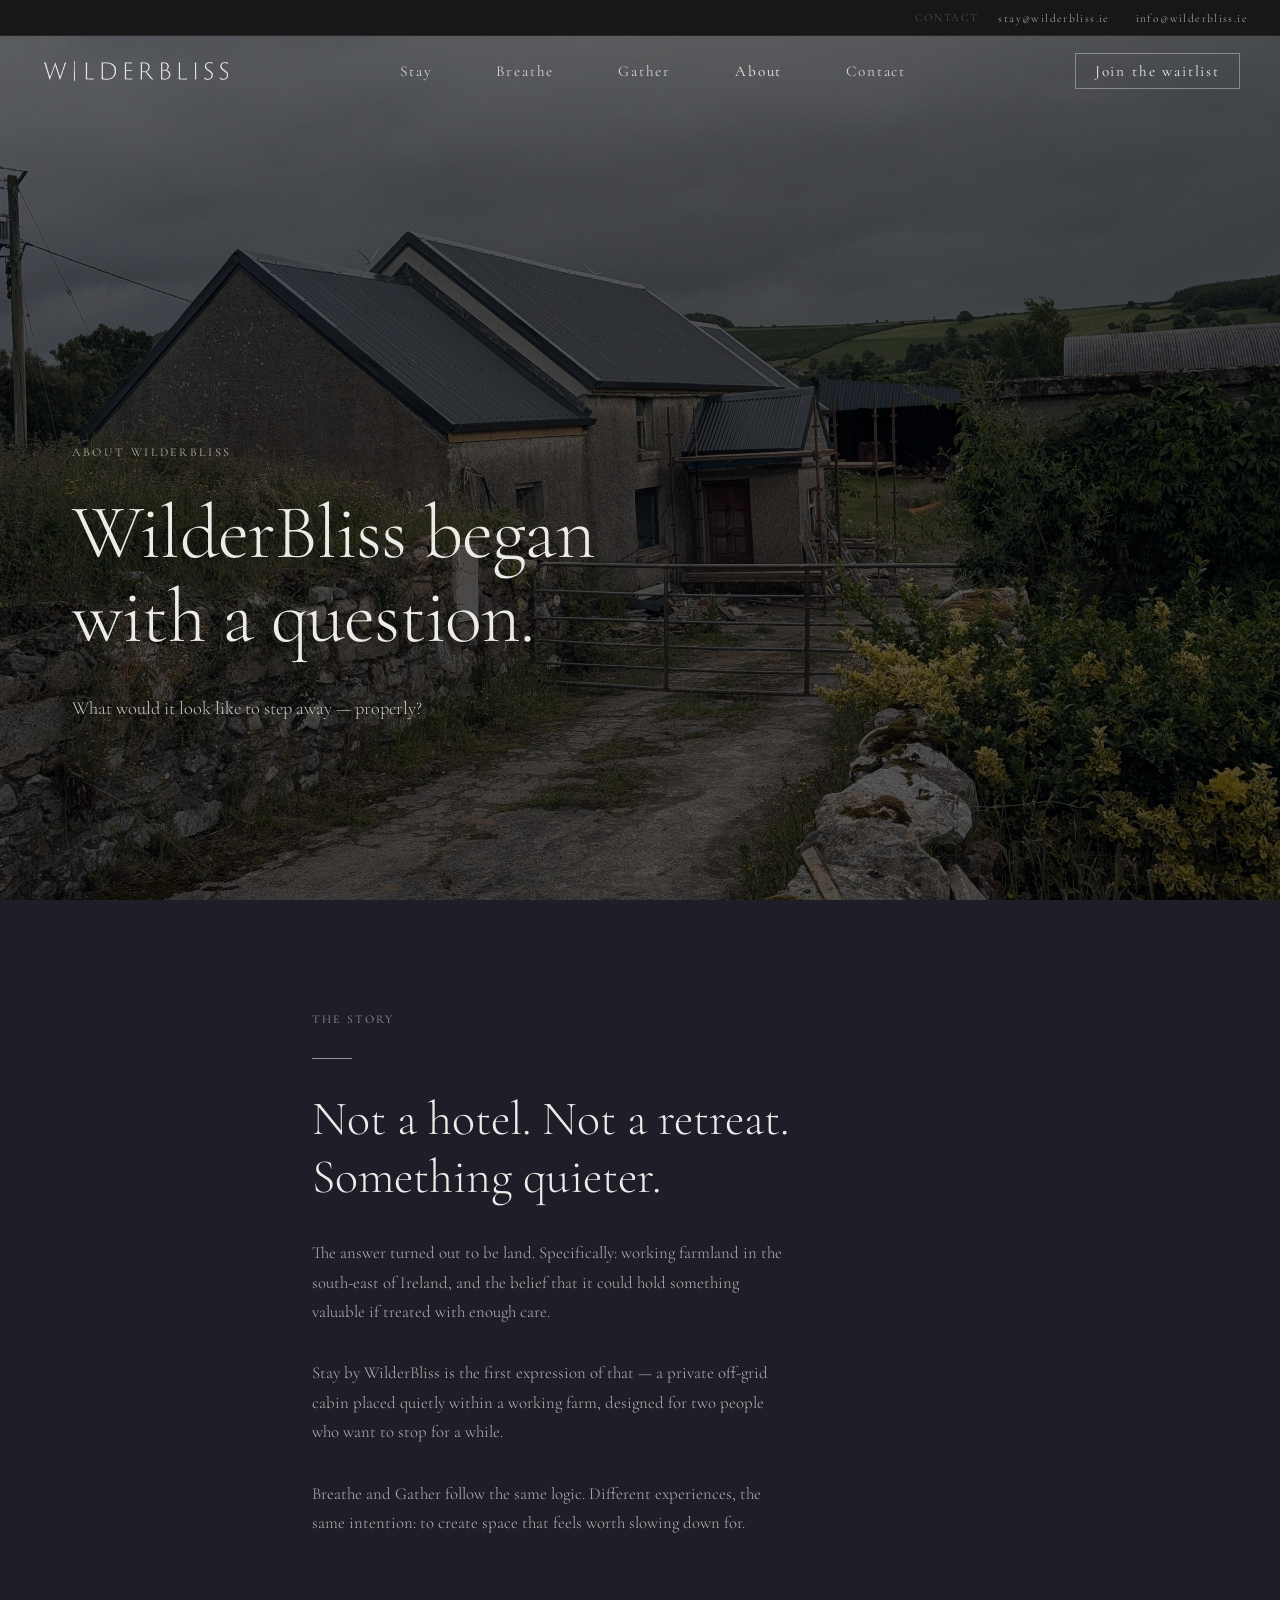
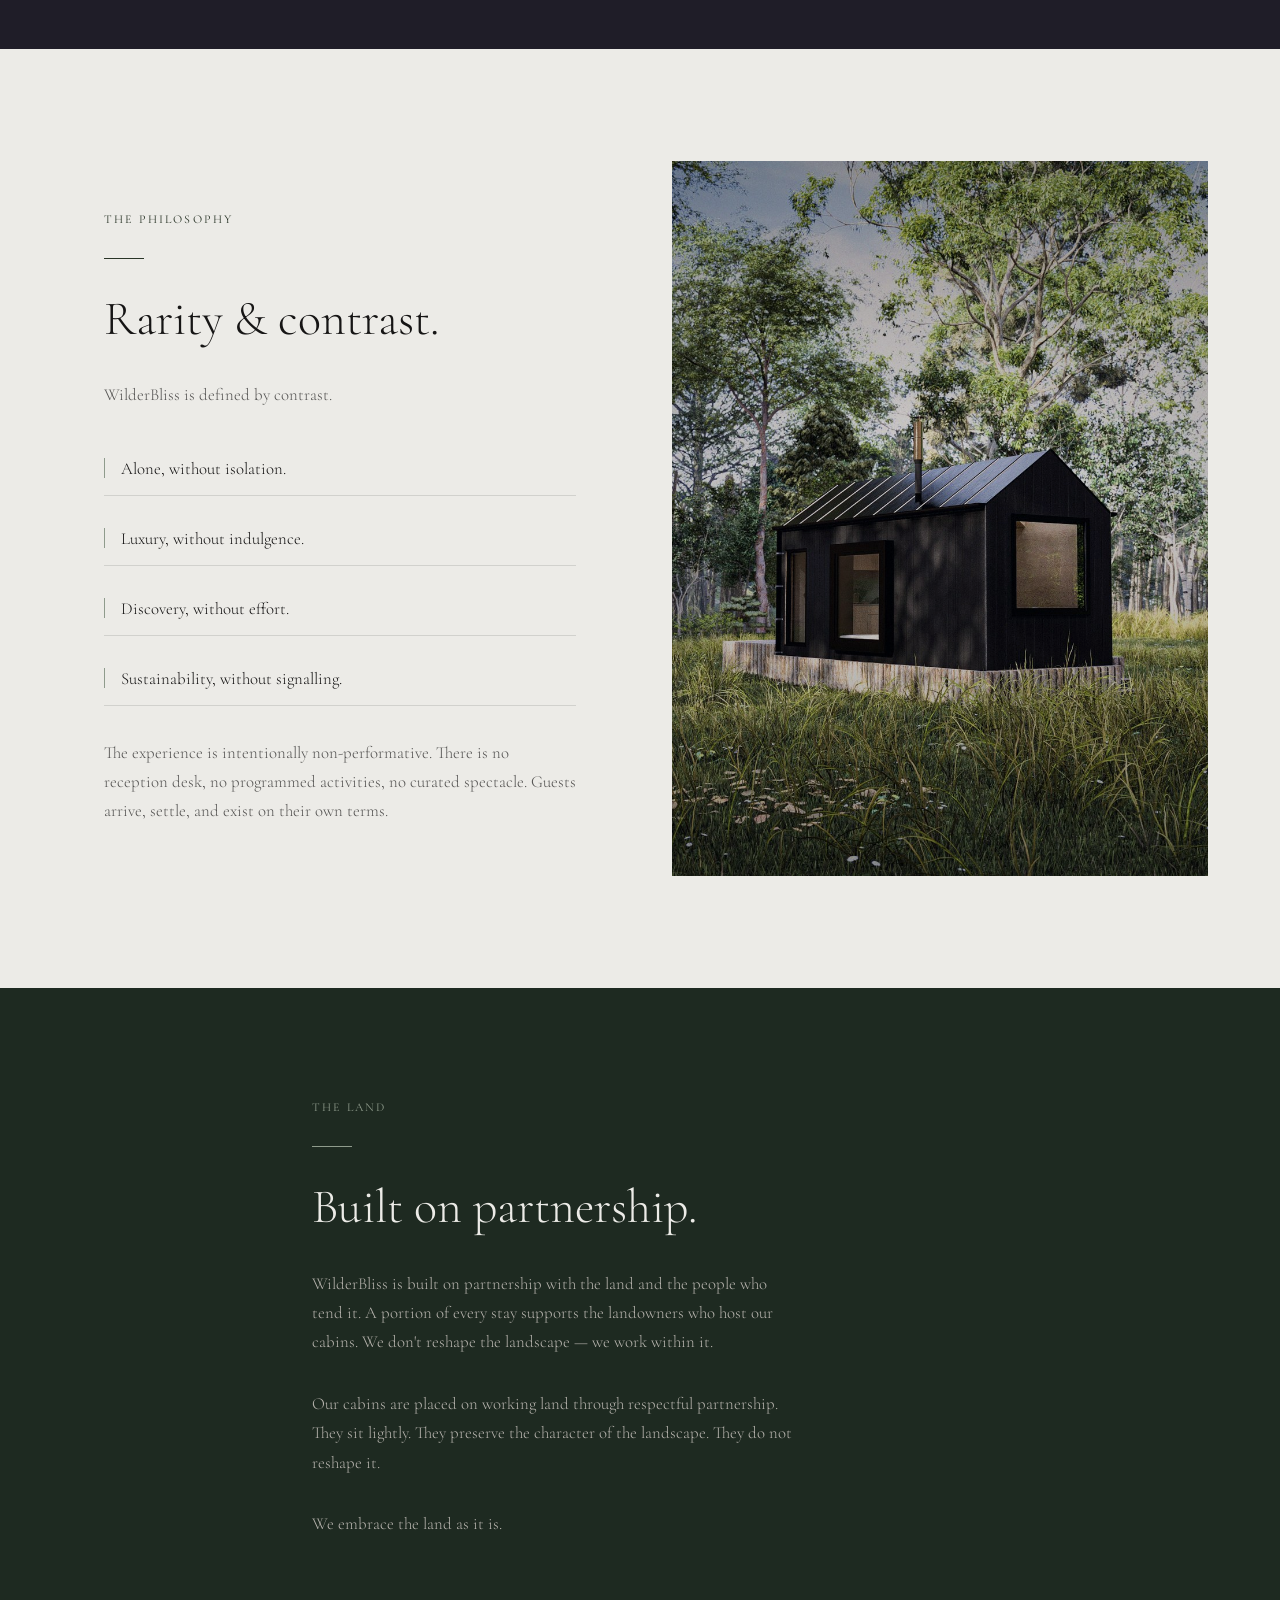
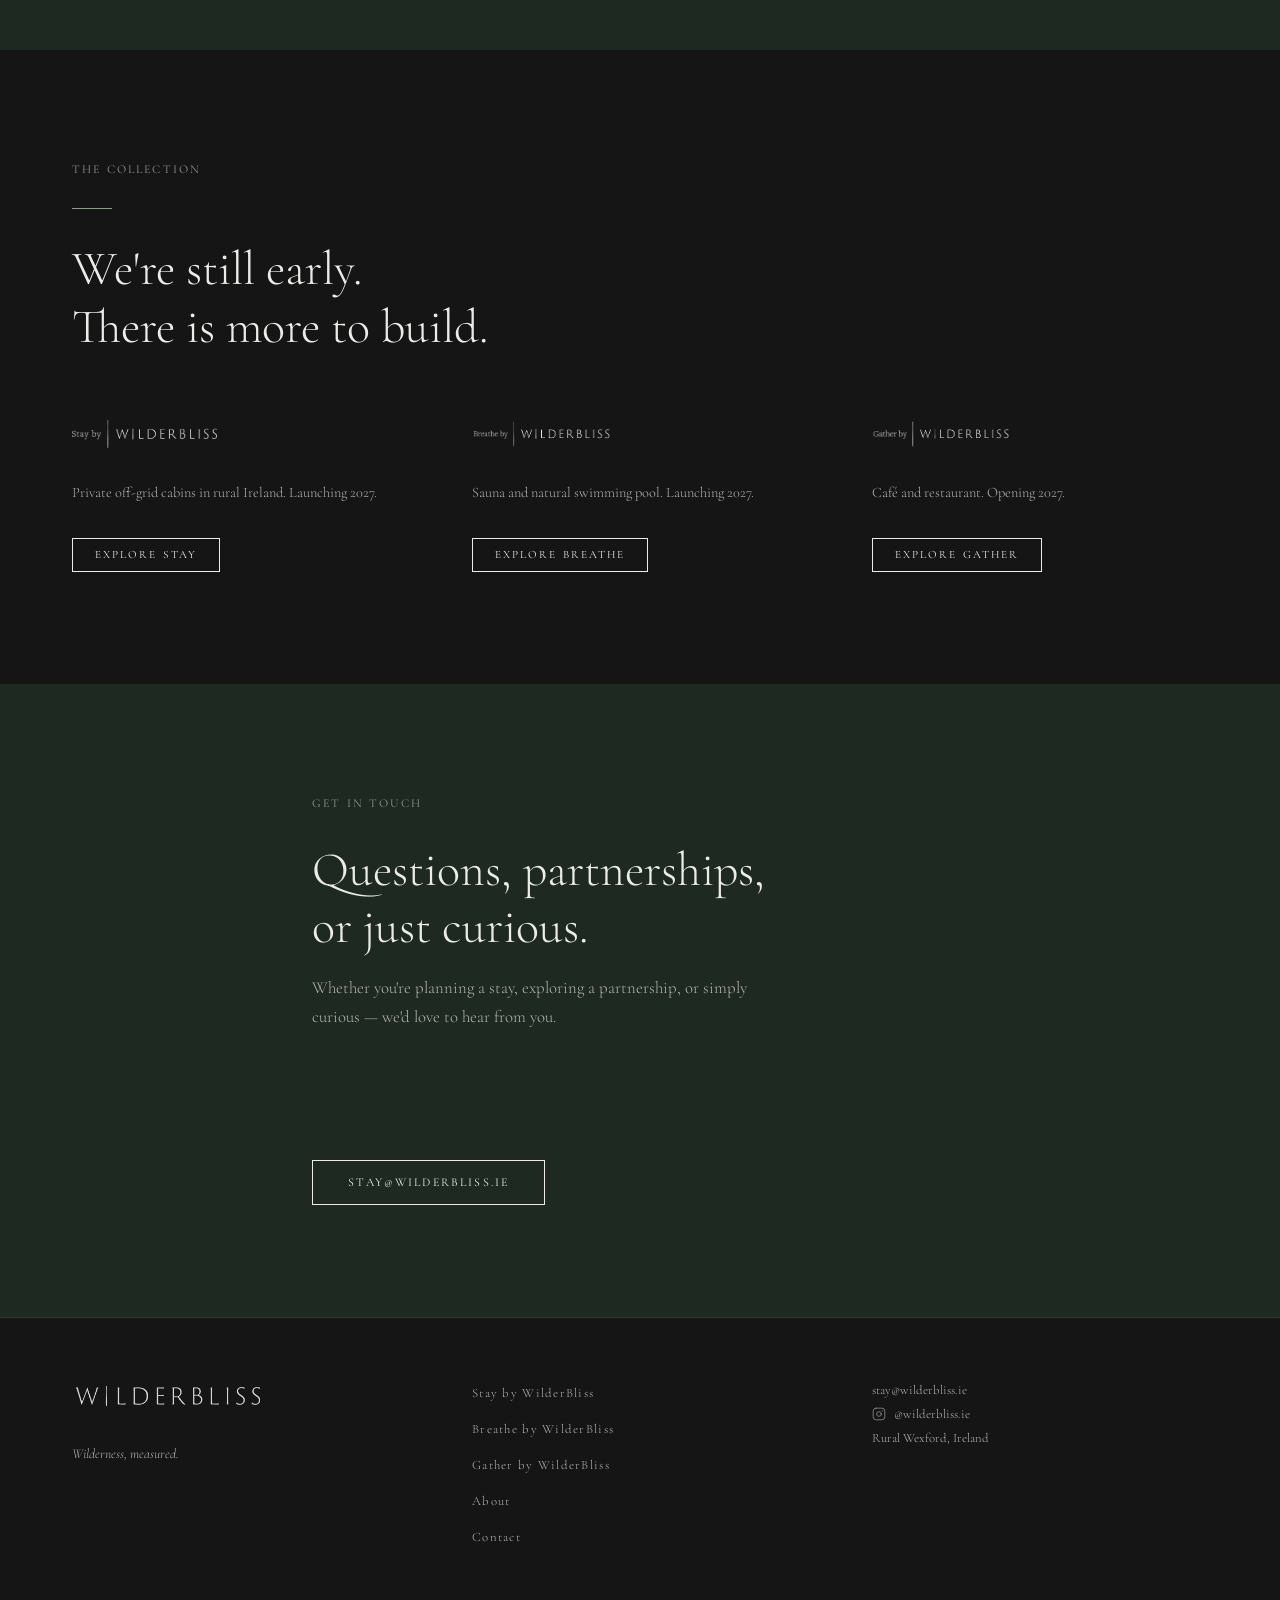
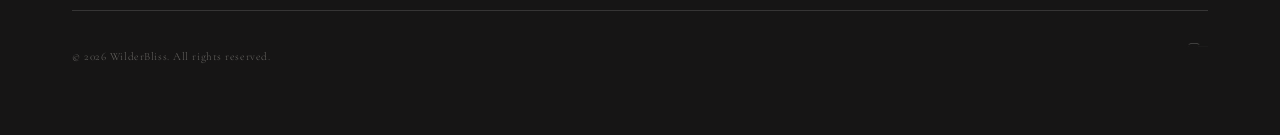
==== commit 913de758: "Add yoga to Breathe, Join the waitlist CTAs, neutral cabin naming, blue-sky field photos, fix page s" ====
--- a/about.html
+++ b/about.html
@@ -32,7 +32,7 @@
         <li><a href="about.html" class="active">About</a></li>
         <li><a href="contact.html">Contact</a></li>
       </ul>
-      <a href="stay.html#early-access" class="nav__cta">Book a stay</a>
+      <a href="index.html#early-access" class="nav__cta" data-waitlist>Join the waitlist</a>
       <button class="nav__toggle" aria-label="Toggle menu">
         <span></span><span></span><span></span>
       </button>
@@ -79,7 +79,7 @@
         </div>
         <div>
           <div style="aspect-ratio:3/4;overflow:hidden;position:relative;">
-          <img src="assets/images/cabin-angled.jpg" alt="Brook cabin set within the landscape" style="width:100%;height:100%;object-fit:cover;display:block;">
+          <img src="assets/images/cabin-angled.jpg" alt="WilderBliss cabin set within the landscape" style="width:100%;height:100%;object-fit:cover;display:block;">
           <div style='position:absolute;inset:0;background:rgba(0,0,0,0.1);'></div>
         </div>
         </div>
@@ -179,14 +179,14 @@
         <span class="render-tag render-tag--popup">Architectural render · Photography to follow</span>
       </div>
       <div class="wb-popup__form-panel">
-        <span class="wb-popup__label">Early Access</span>
+        <span class="wb-popup__label">The Waitlist</span>
         <h2 class="wb-popup__title" id="wb-popup-title">First to know.<br>First to book.</h2>
-        <p class="wb-popup__desc">Join for early access to dates, founder notes, and a quiet guide to planning your stay.</p>
+        <p class="wb-popup__desc">Join the waitlist for first access to dates, founder notes, and a quiet guide to planning your stay.</p>
         <form class="email-form wb-popup__form" name="popup-early-access" method="POST" data-netlify="true" netlify-honeypot="bot-field">
           <input type="hidden" name="form-name" value="popup-early-access">
           <input type="hidden" name="bot-field" style="display:none">
           <input type="email" name="email" placeholder="Your email address" required autocomplete="email">
-          <button type="submit">Keep me in the loop</button>
+          <button type="submit">Join the waitlist</button>
         </form>
         <button class="wb-popup__no-thanks" id="wb-popup-no-thanks">No thanks</button>
       </div>
--- a/css/style.css
+++ b/css/style.css
@@ -839,10 +839,10 @@
 
 .page-hero__subbrand-logo {
   position: absolute;
-  top: 40%;
+  top: 28%;
   left: 50%;
   transform: translate(-50%, -50%);
-  height: 38px;
+  height: 72px;
   width: auto;
   opacity: 1;
   z-index: 2;
@@ -1127,13 +1127,14 @@
 .brand-panel__logo-wrap {
   display: flex;
   align-items: center;
-  height: 40px;
+  height: 52px;
 }
 
 .brand-panel__logo {
   display: block;
-  height: 40px;
+  height: 52px;
   width: auto;
+  filter: drop-shadow(0 1px 6px rgba(0,0,0,0.9)) drop-shadow(0 0 12px rgba(0,0,0,0.6));
 }
 
 /* Gather text lockup — sits inside the same 40px wrapper */
@@ -1354,7 +1355,12 @@
   }
 
   .nav__cta {
-    display: none;
+    margin-left: auto;
+    margin-right: var(--space-sm);
+    padding: 0.4rem 0.8rem;
+    font-size: 0.68rem;
+    letter-spacing: 0.1em;
+    white-space: nowrap;
   }
 
   .nav__toggle {
@@ -1603,3 +1609,16 @@
   z-index: 2;
   white-space: nowrap;
 }
+
+.render-tag--popup {
+  font-size: 0.72rem;
+  letter-spacing: 0.12em;
+  padding: 0.45em 0.9em;
+  opacity: 0.9;
+}
+
+/* Mobile: keep wordmark + waitlist button + menu on one line */
+@media (max-width: 480px) {
+  .nav .wordmark-img { height: 20px; }
+  .nav__cta { padding: 0.35rem 0.6rem; font-size: 0.62rem; letter-spacing: 0.06em; }
+}
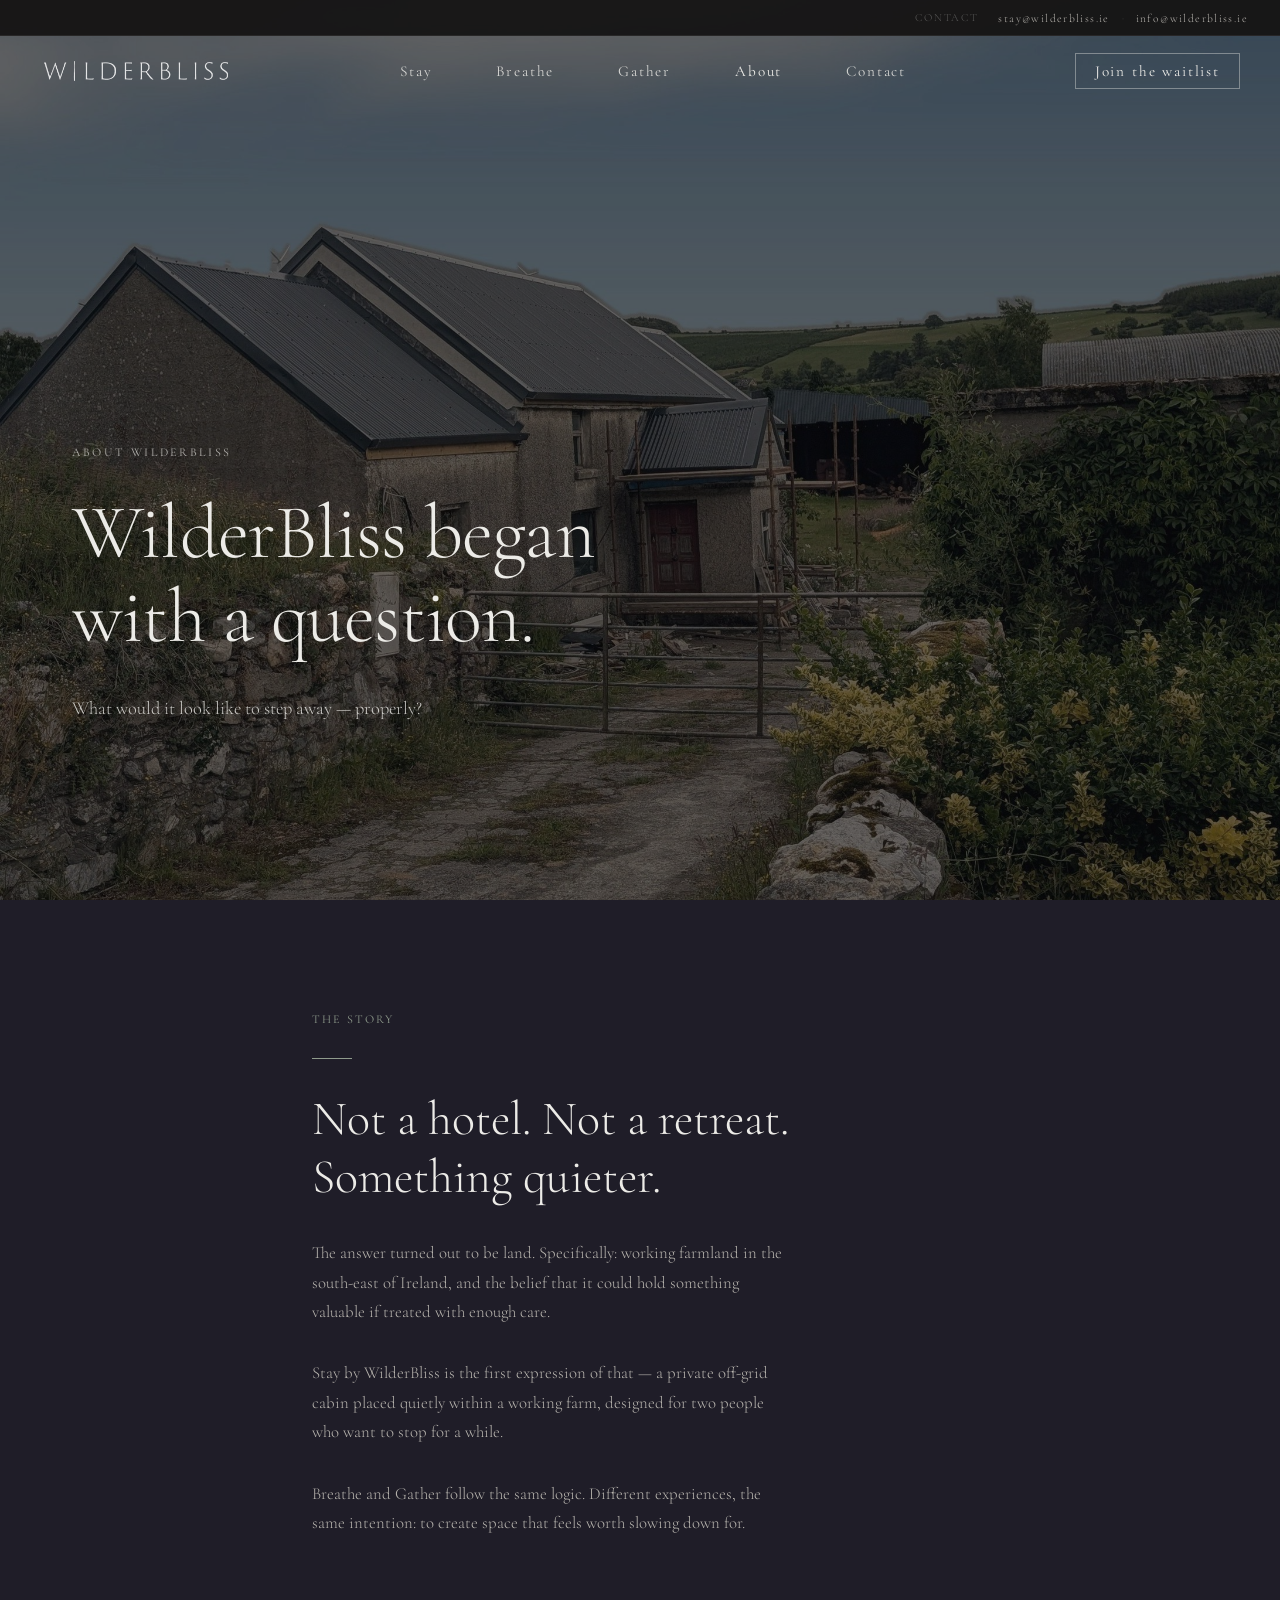
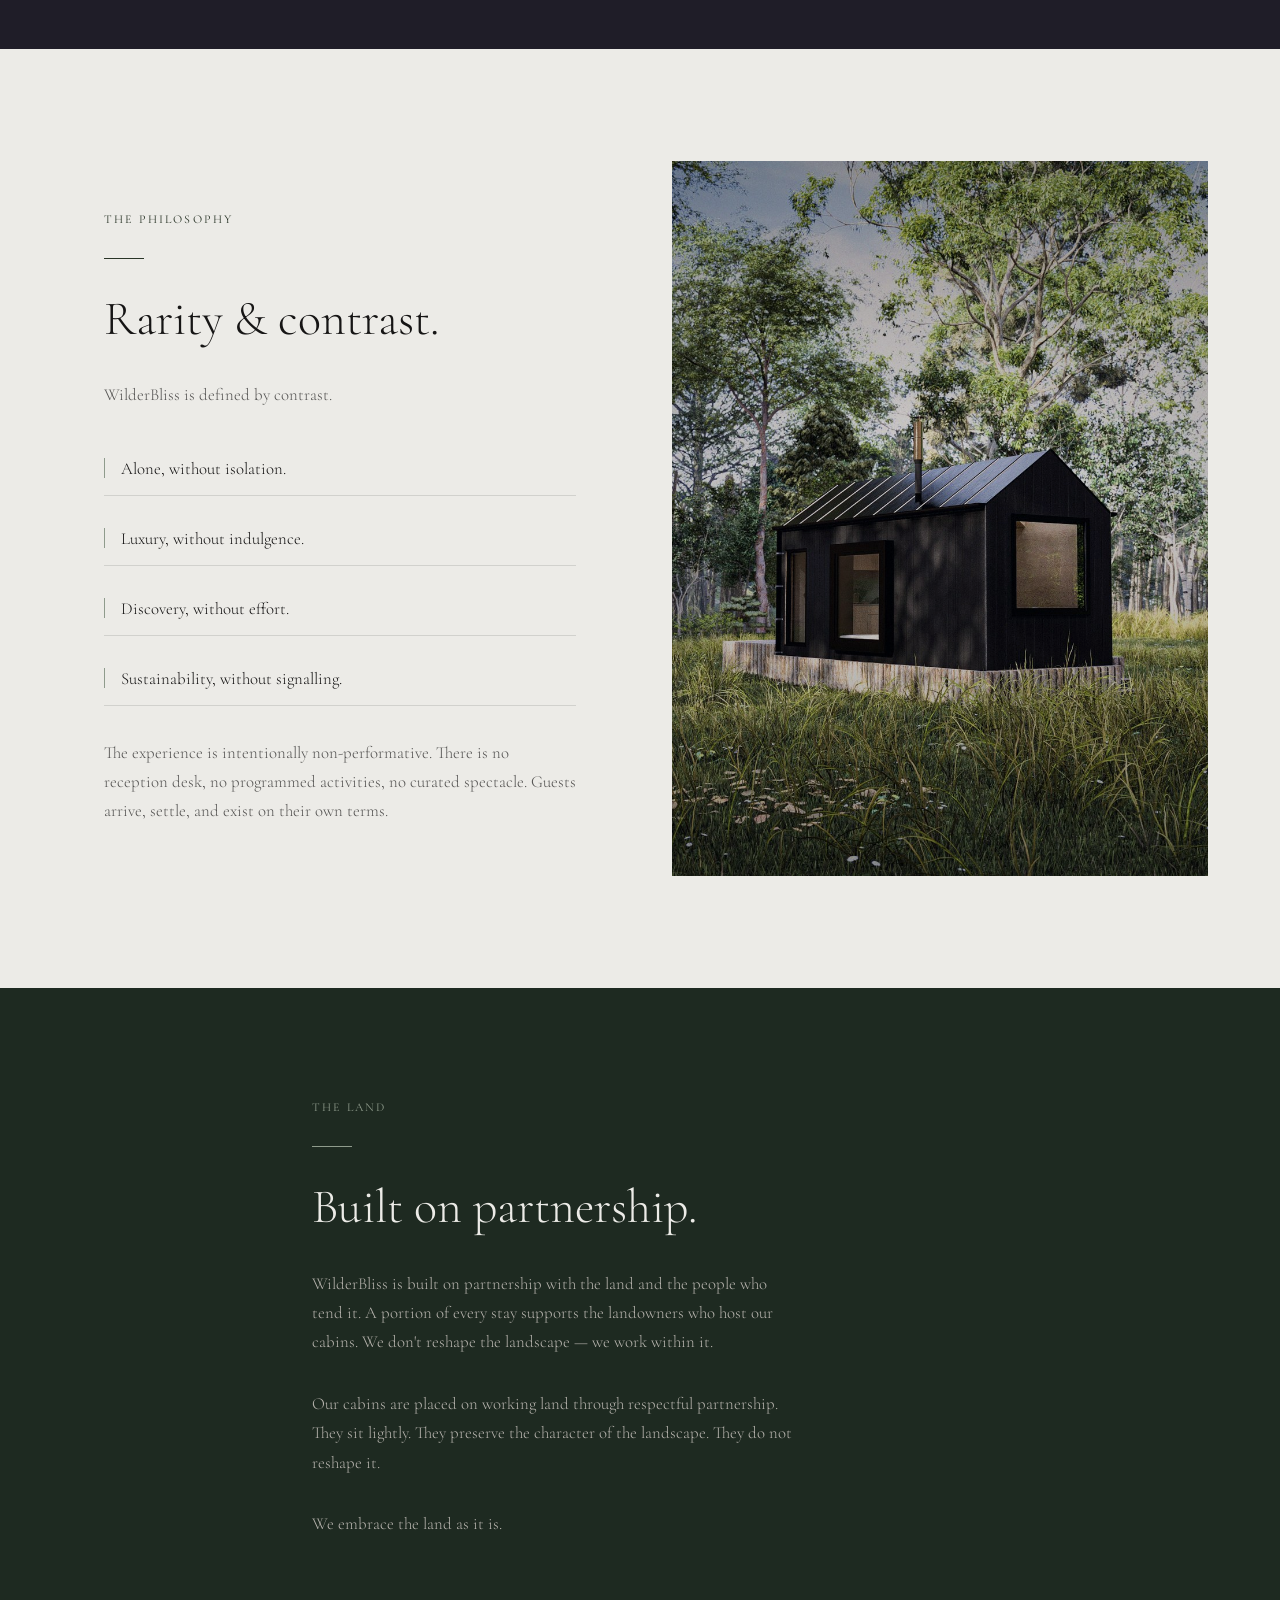
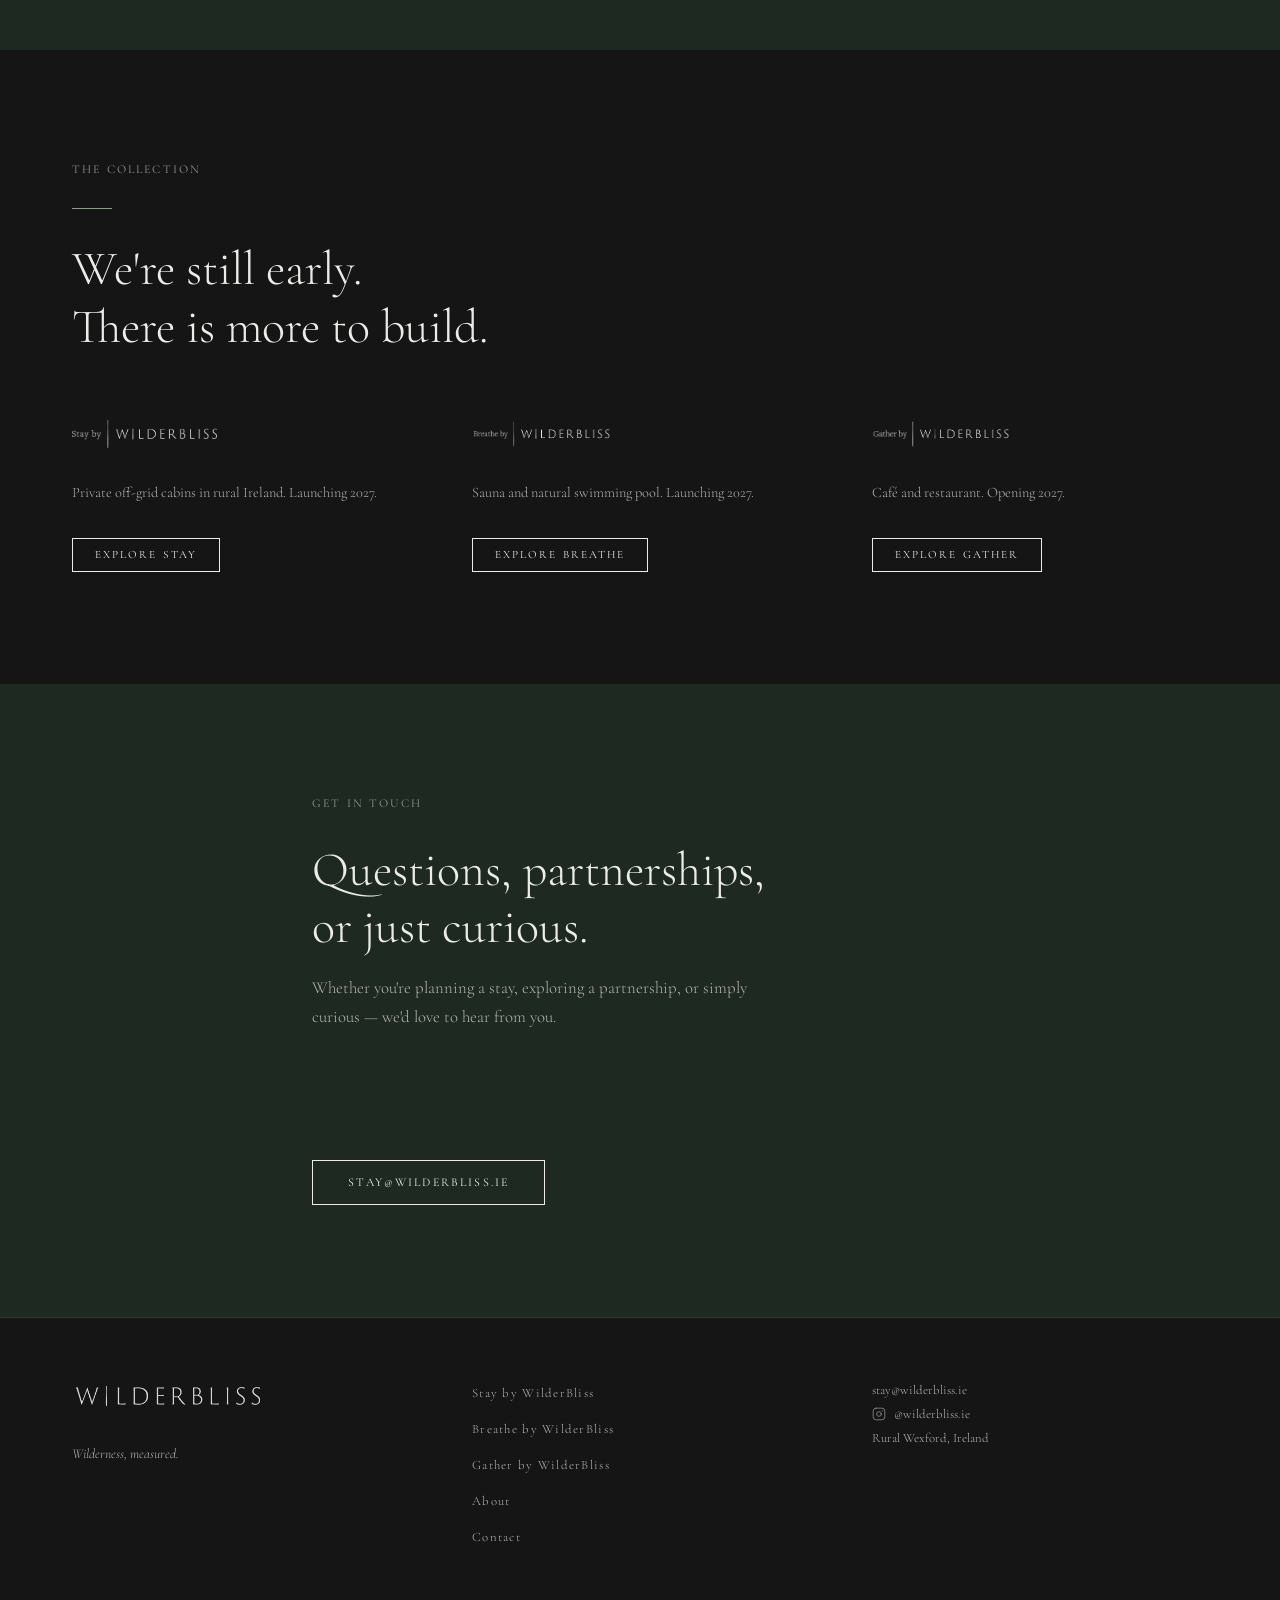
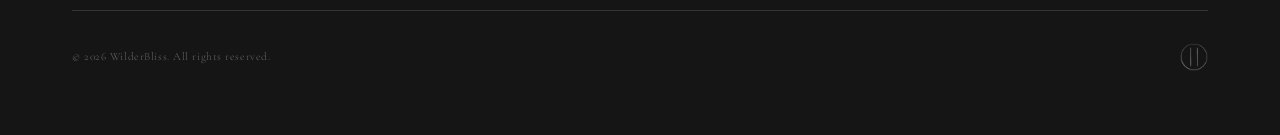
==== commit 5d6dbac2: "Add favicon set (pause mark); repair corrupted pause-neg.png used in footer Co-Authored-By: Claude O" ====
--- a/about.html
+++ b/about.html
@@ -6,7 +6,9 @@
   <title>About — WilderBliss</title>
   <meta name="description" content="WilderBliss began with a question. What would it look like to step away — properly? Private cabins, natural wellness, and honest food, placed quietly within rural Ireland.">
   <link rel="stylesheet" href="css/style.css">
-  <link rel="icon" href="assets/logos/pause-neg.png" type="image/png">
+  <link rel="icon" href="/favicon.ico" sizes="48x48">
+  <link rel="icon" href="/icon-192.png" type="image/png" sizes="192x192">
+  <link rel="apple-touch-icon" href="/apple-touch-icon.png">
 </head>
 <body class="page-inner">
 
--- a/css/style.css
+++ b/css/style.css
@@ -1084,7 +1084,7 @@
   content: '';
   position: absolute;
   inset: 0;
-  background: rgba(0,0,0,0.60);
+  background: linear-gradient(to bottom, rgba(0,0,0,0.50) 0%, rgba(0,0,0,0.38) 45%, rgba(0,0,0,0.30) 70%, rgba(0,0,0,0.50) 100%);
   z-index: 0;
   pointer-events: none;
 }
@@ -1622,3 +1622,60 @@
   .nav .wordmark-img { height: 20px; }
   .nav__cta { padding: 0.35rem 0.6rem; font-size: 0.62rem; letter-spacing: 0.06em; }
 }
+
+/* Keep pillar text legible over lighter photos */
+.brand-panel__content,
+.brand-panel__top {
+  text-shadow: 0 1px 2px rgba(0,0,0,0.55), 0 0 18px rgba(0,0,0,0.45);
+}
+
+
+/* Pillar text: larger and brighter for legibility */
+.brand-panel__category {
+  font-size: 0.82rem;
+  font-weight: 500;
+  letter-spacing: 0.16em;
+  color: var(--color-bone);
+}
+.brand-panel__body {
+  font-size: 1.05rem;
+  line-height: 1.65;
+  color: var(--color-bone);
+  max-width: 32ch;
+}
+.brand-panel__cta {
+  font-size: 0.82rem;
+  font-weight: 500;
+  opacity: 1;
+}
+.brand-panel__status {
+  font-size: 0.75rem;
+  color: var(--color-bone);
+}
+.brand-panel__content,
+.brand-panel__top {
+  text-shadow: 0 1px 3px rgba(0,0,0,0.7), 0 0 22px rgba(0,0,0,0.55);
+}
+
+/* Mobile menu: generous, non-overlapping tap targets */
+@media (max-width: 768px) {
+  .nav__links { padding: var(--space-md) var(--space-md); }
+  .nav__links li {
+    width: 100%;
+    border-bottom: 1px solid rgba(236,235,231,0.12);
+  }
+  .nav__links li:last-child { border-bottom: none; }
+  .nav__links a {
+    display: block;
+    width: 100%;
+    padding: 1.15rem 0;
+    font-size: 1.5rem;
+    line-height: 1.2;
+  }
+}
+
+/* Render labels never overflow their image on small screens */
+.render-tag { max-width: calc(100% - 1.7rem); white-space: normal; line-height: 1.4; }
+@media (max-width: 480px) {
+  .render-tag--popup { font-size: 0.6rem; letter-spacing: 0.1em; }
+}
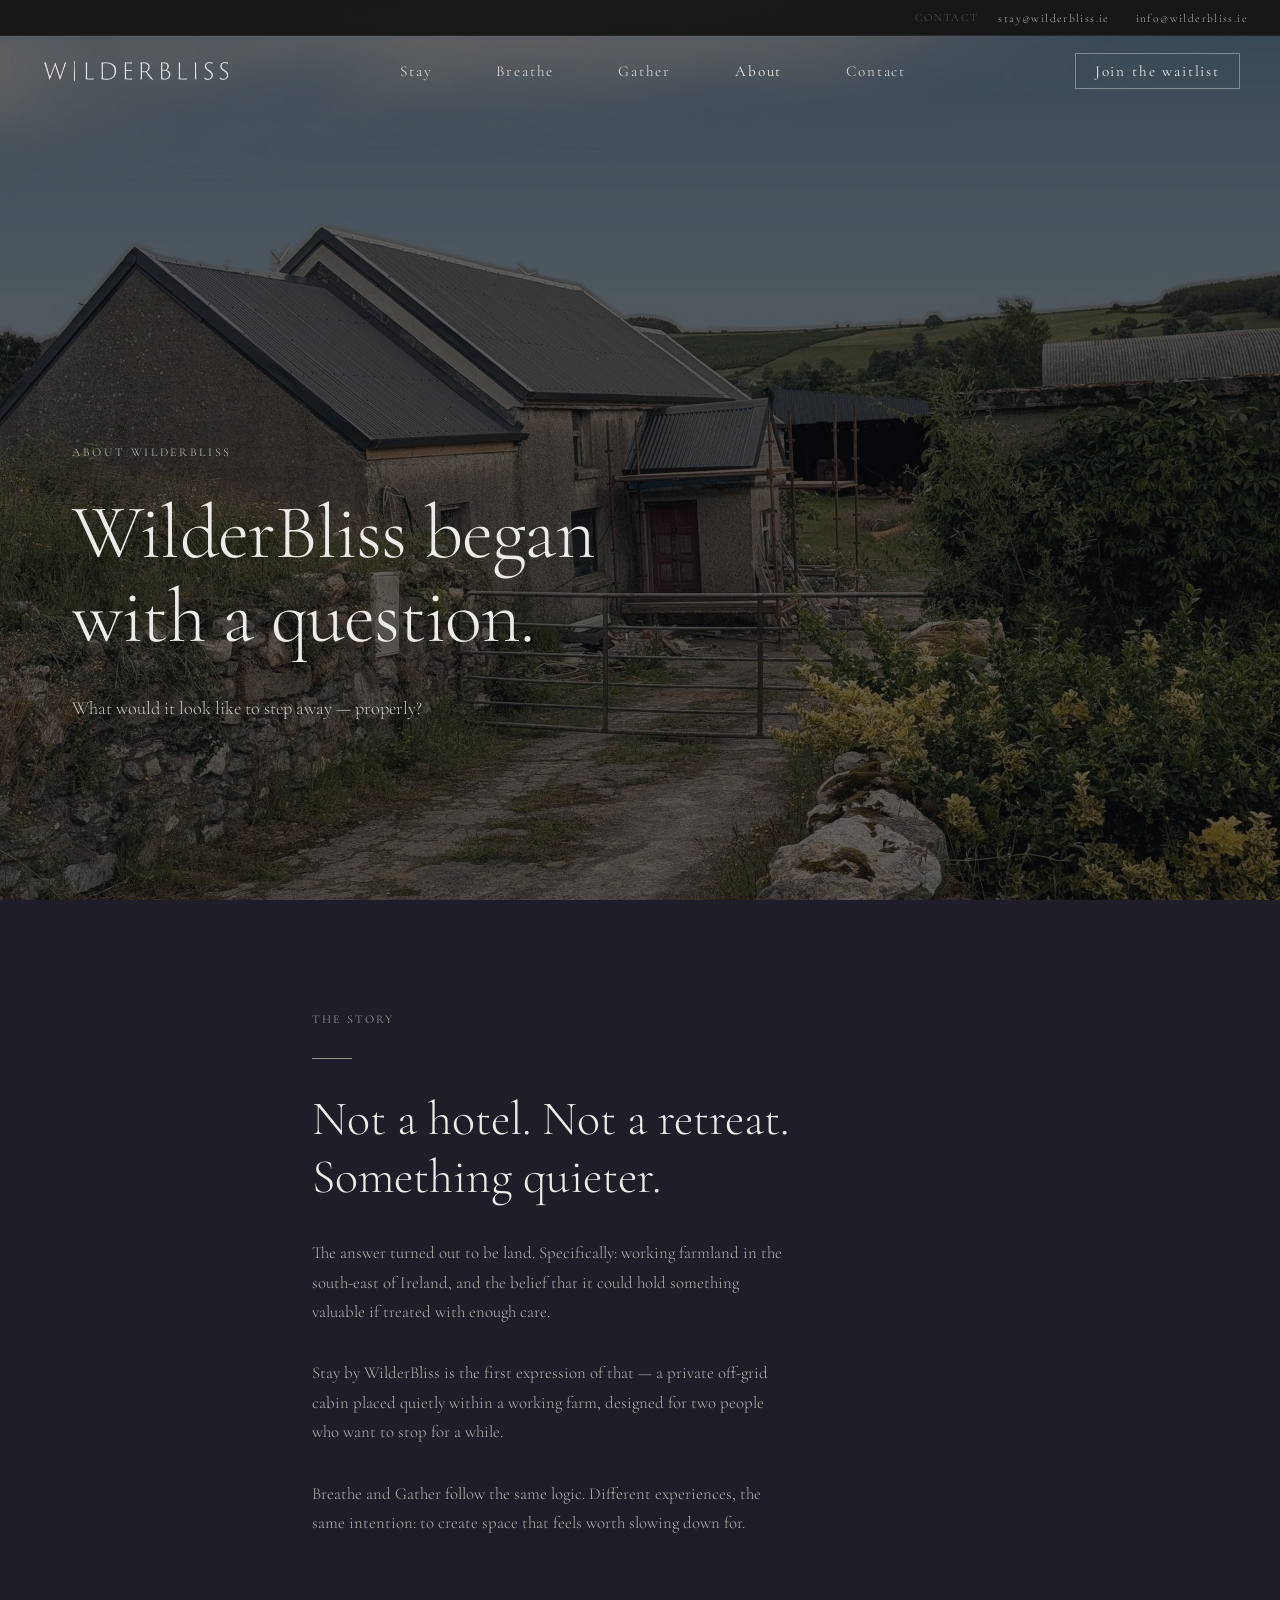
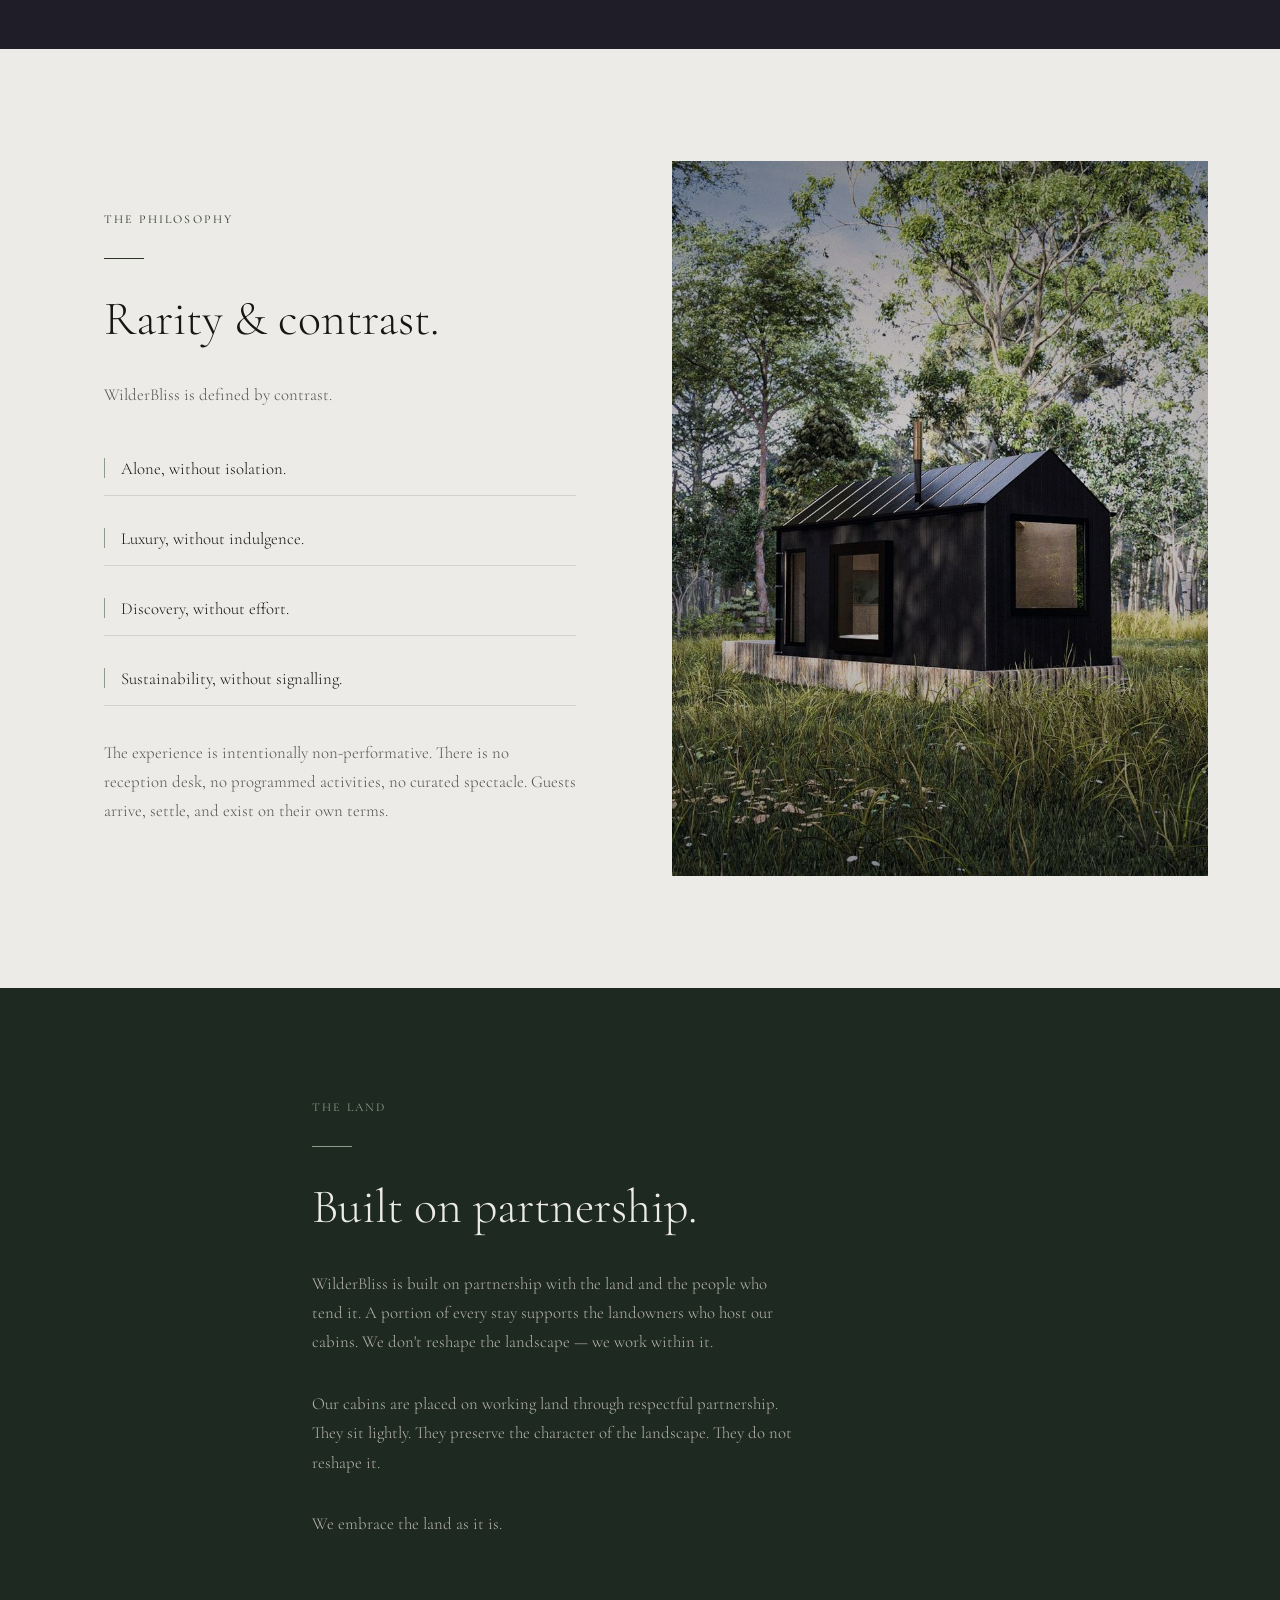
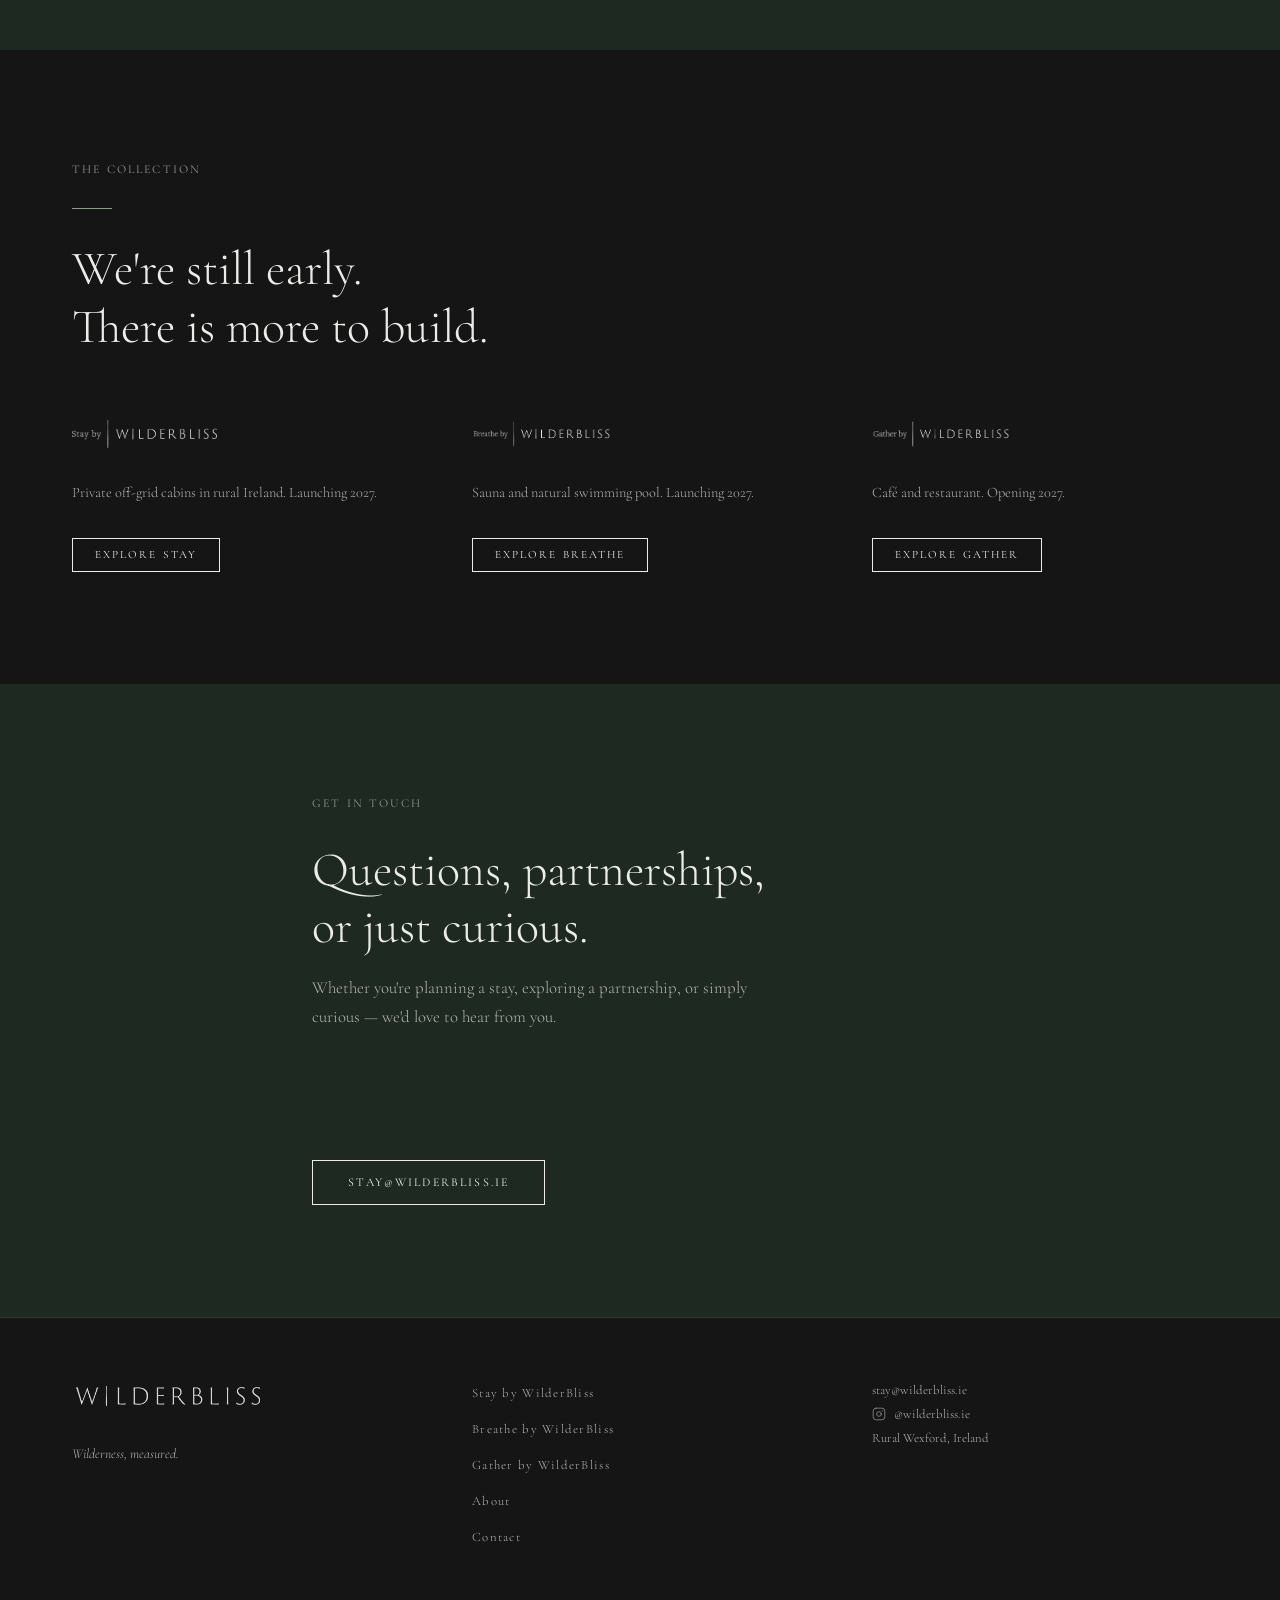
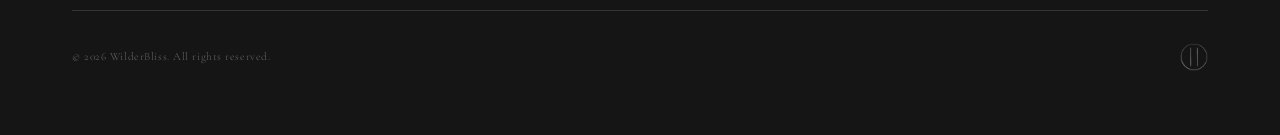
==== commit 21017077: "Speed up homepage hero; bolder favicon; add link-preview image - Hero now loads a preloaded WebP (37" ====
--- a/about.html
+++ b/about.html
@@ -6,9 +6,17 @@
   <title>About — WilderBliss</title>
   <meta name="description" content="WilderBliss began with a question. What would it look like to step away — properly? Private cabins, natural wellness, and honest food, placed quietly within rural Ireland.">
   <link rel="stylesheet" href="css/style.css">
-  <link rel="icon" href="/favicon.ico" sizes="48x48">
-  <link rel="icon" href="/icon-192.png" type="image/png" sizes="192x192">
-  <link rel="apple-touch-icon" href="/apple-touch-icon.png">
+  <link rel="icon" href="/favicon.ico?v=2" sizes="any">
+  <link rel="icon" href="/favicon-32.png?v=2" type="image/png" sizes="32x32">
+  <link rel="icon" href="/icon-192.png?v=2" type="image/png" sizes="192x192">
+  <link rel="apple-touch-icon" href="/apple-touch-icon.png?v=2">
+  <meta name="theme-color" content="#161515">
+  <meta property="og:image" content="https://wilderbliss.ie/assets/og-image.jpg">
+  <meta property="og:image:width" content="1200">
+  <meta property="og:image:height" content="630">
+  <meta property="og:image:alt" content="WilderBliss — the Brook field, rural Wexford">
+  <meta name="twitter:card" content="summary_large_image">
+  <meta name="twitter:image" content="https://wilderbliss.ie/assets/og-image.jpg">
 </head>
 <body class="page-inner">
 
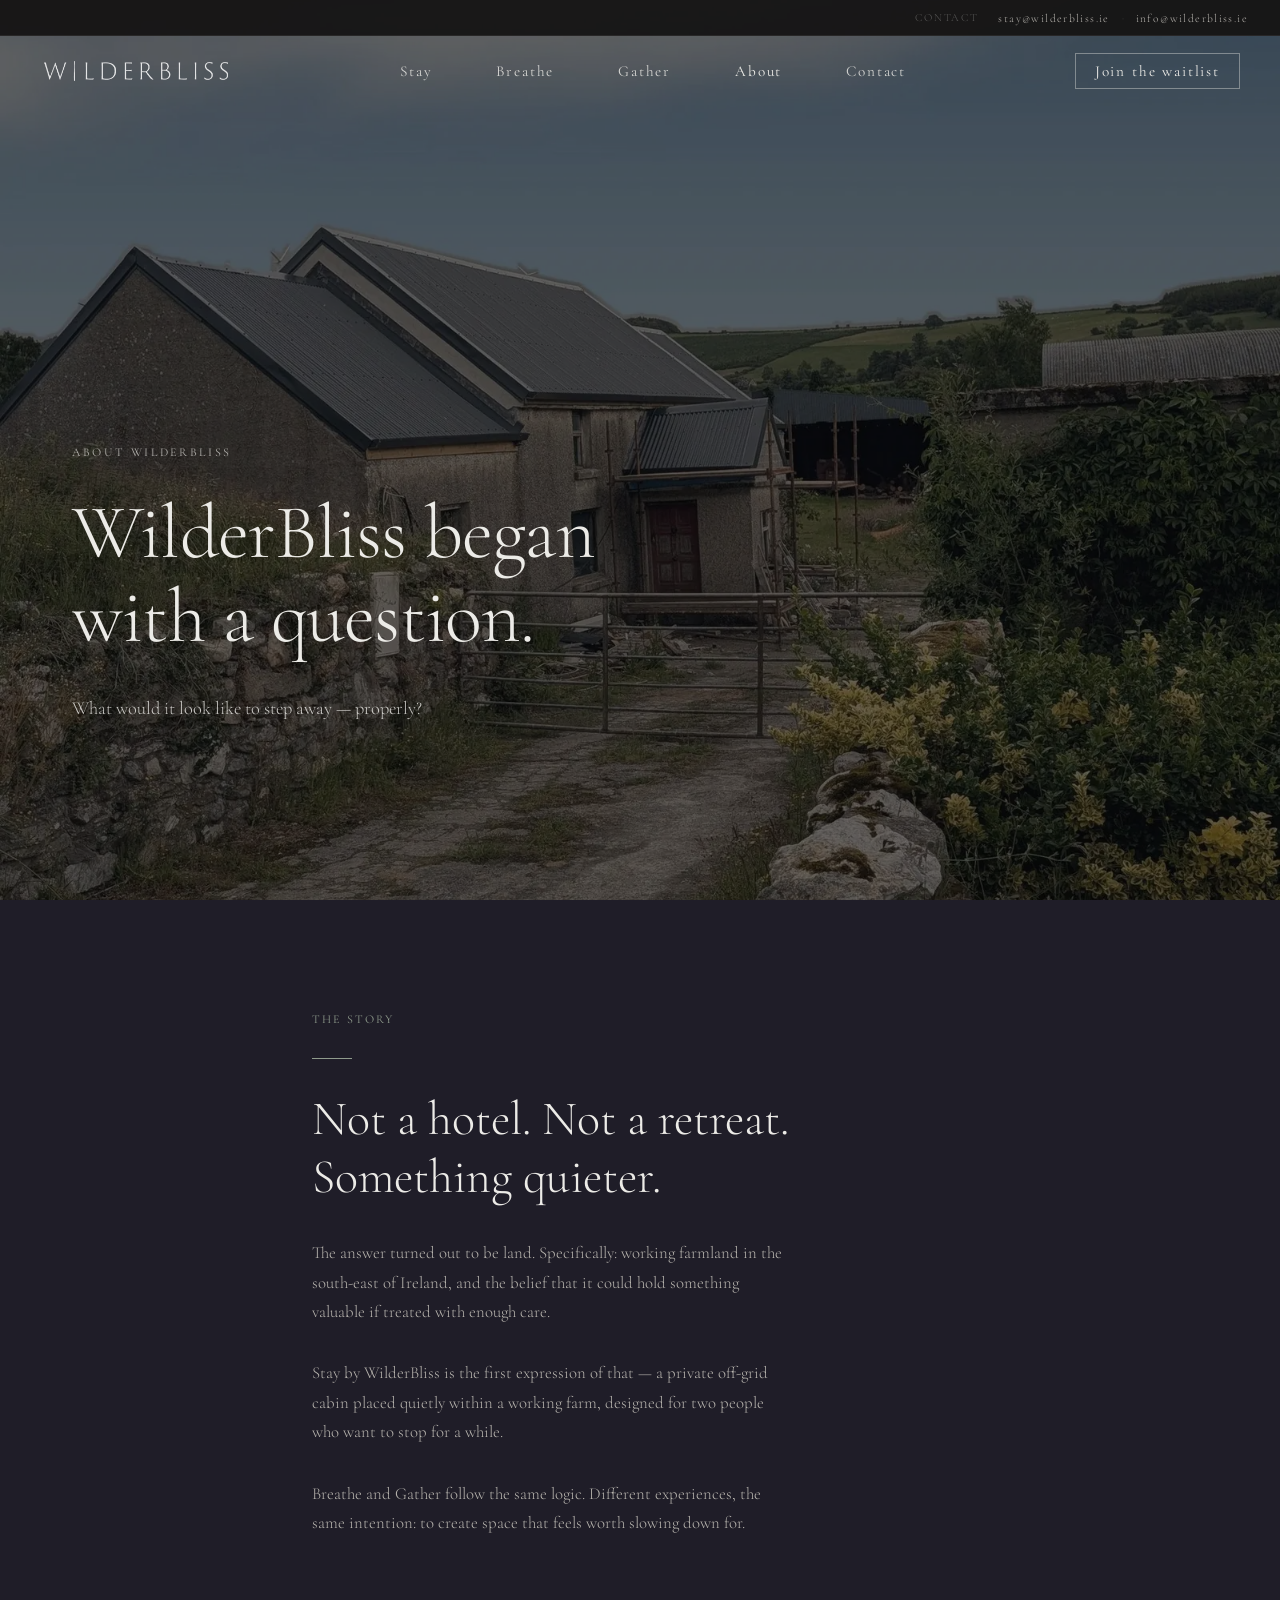
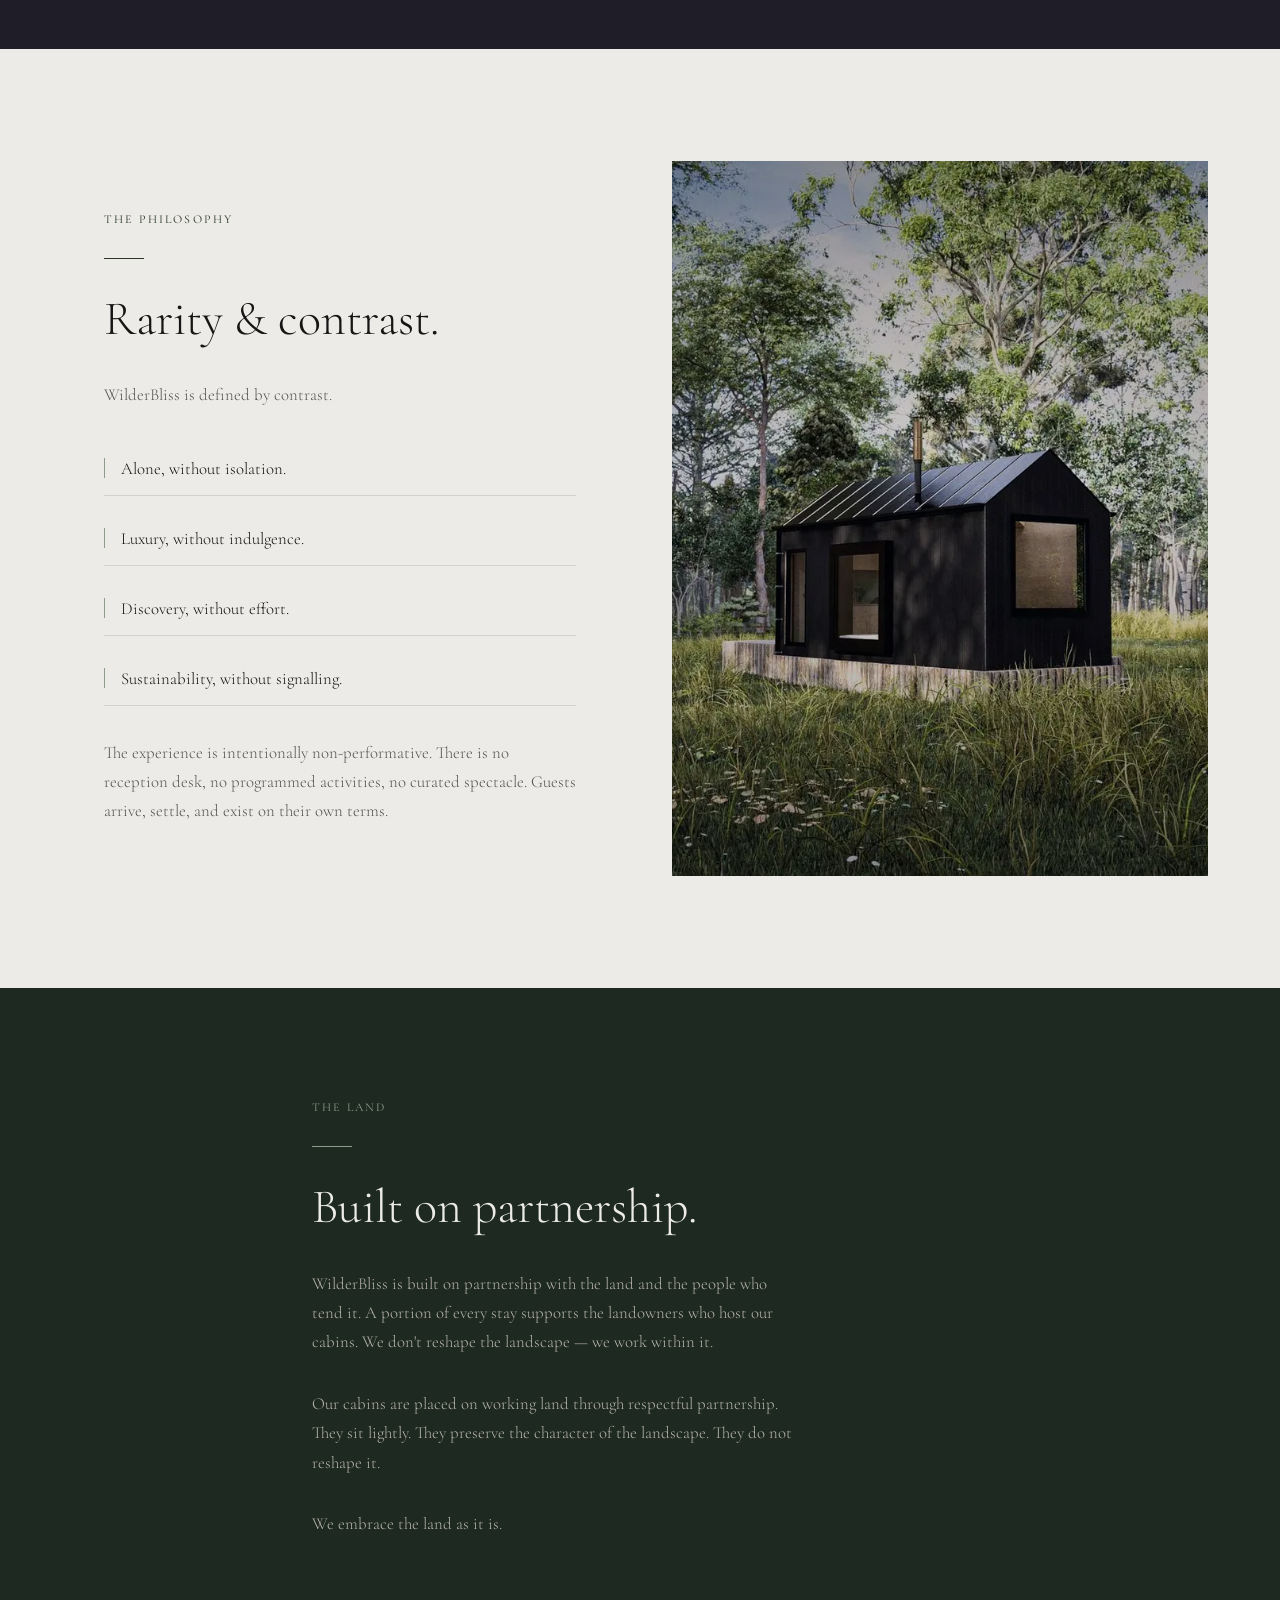
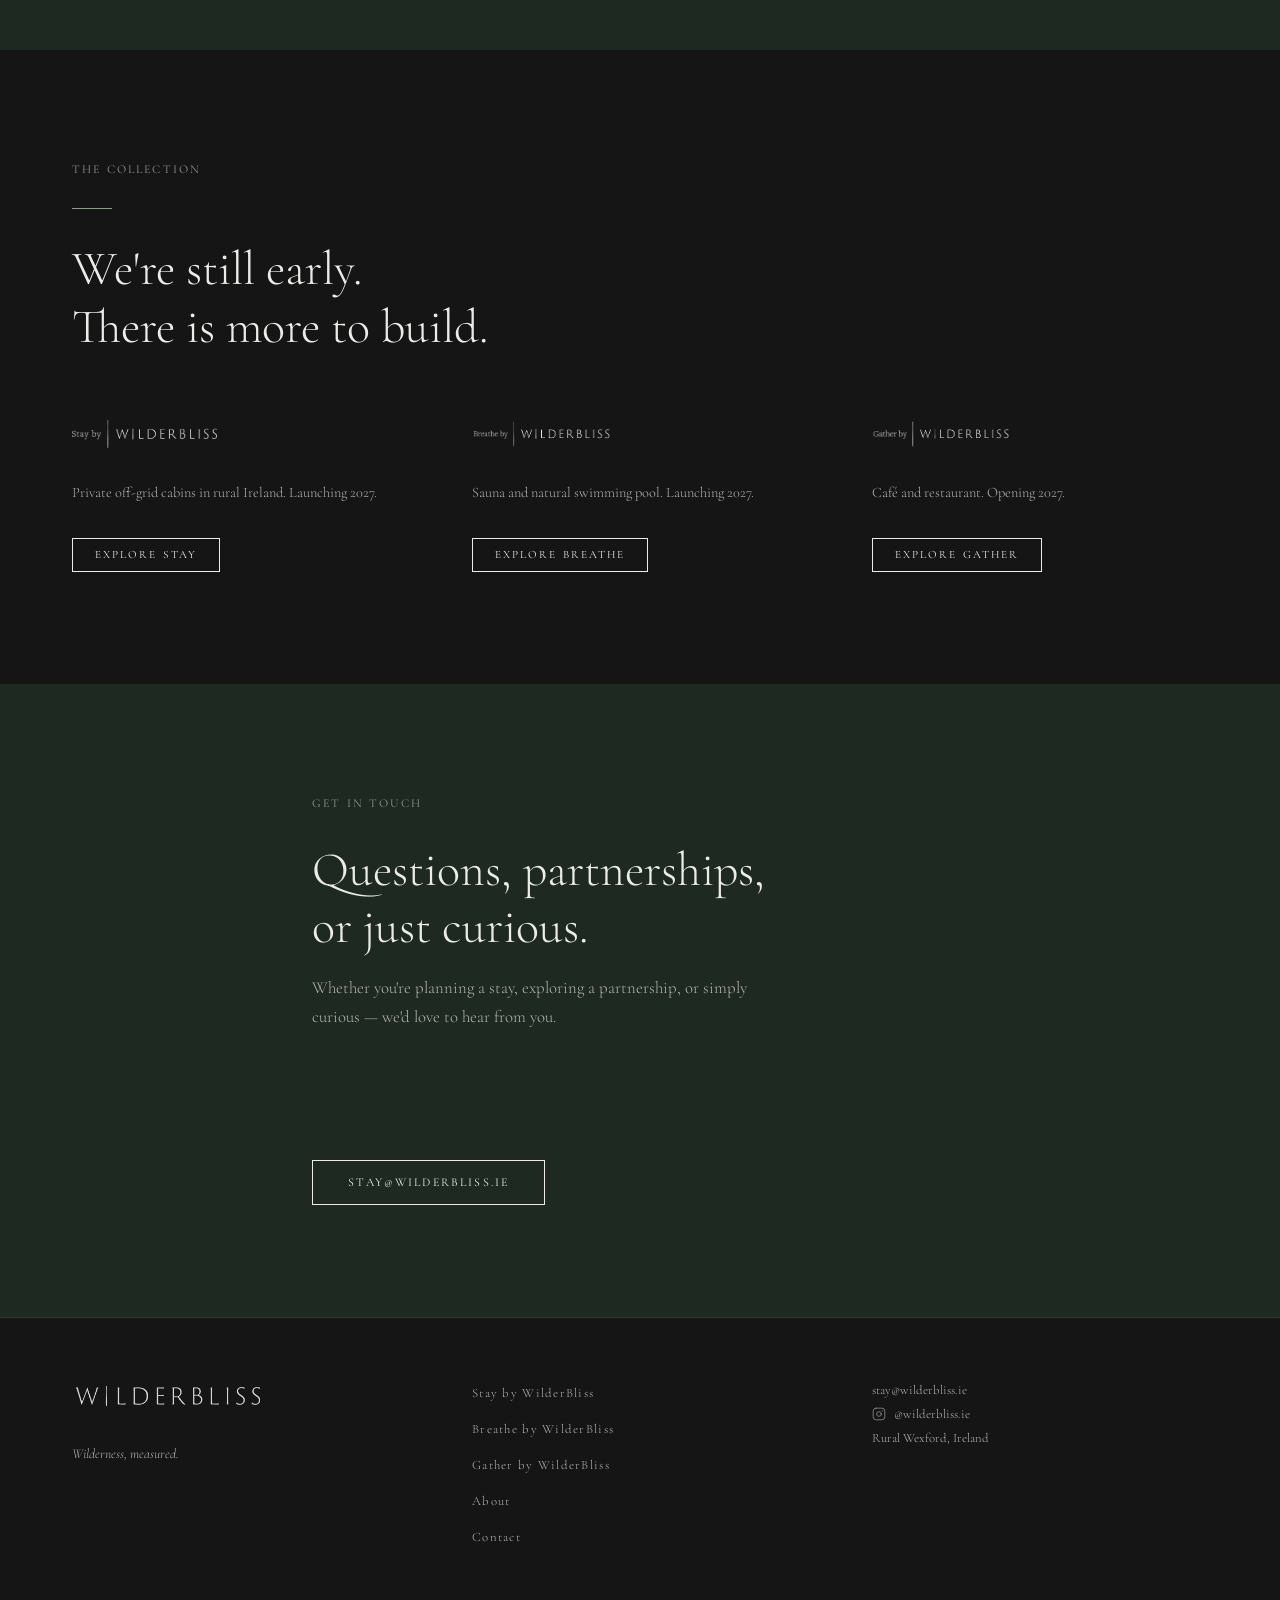
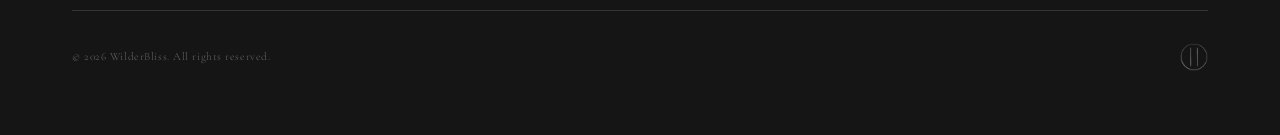
==== commit 224ba7bc: "Faster waitlist popup and pillar photos; WebP across the site - Waitlist popup image: 900px WebP (12" ====
--- a/about.html
+++ b/about.html
@@ -89,7 +89,7 @@
         </div>
         <div>
           <div style="aspect-ratio:3/4;overflow:hidden;position:relative;">
-          <img src="assets/images/cabin-angled.jpg" alt="WilderBliss cabin set within the landscape" style="width:100%;height:100%;object-fit:cover;display:block;">
+          <img loading="lazy" decoding="async" src="assets/images/cabin-angled.webp" alt="WilderBliss cabin set within the landscape" style="width:100%;height:100%;object-fit:cover;display:block;">
           <div style='position:absolute;inset:0;background:rgba(0,0,0,0.1);'></div>
         </div>
         </div>
@@ -185,7 +185,7 @@
     <div class="wb-popup__inner">
       <button class="wb-popup__close" id="wb-popup-close" aria-label="Close">&#x2715;</button>
       <div class="wb-popup__image">
-        <img src="assets/images/cabin-exterior-summer.jpg" alt="WilderBliss cabin" loading="lazy">
+        <img src="assets/images/cabin-exterior-summer-900.webp" alt="WilderBliss cabin" decoding="async">
         <span class="render-tag render-tag--popup">Architectural render · Photography to follow</span>
       </div>
       <div class="wb-popup__form-panel">
--- a/css/style.css
+++ b/css/style.css
@@ -783,10 +783,10 @@
   overflow: hidden;
 }
 
-.page-hero--stay    { background-color: var(--color-deep-forest); background-image: url('../assets/images/brook-field.jpg'); background-size: cover; background-position: center 30%; }
-.page-hero--breathe { background-color: var(--color-night-blue); background-image: url('../assets/images/brook-ivy.jpg'); background-size: cover; background-position: center 30%; }
-.page-hero--gather  { background-color: var(--color-dark-moss); background-image: url('../assets/images/gather-terrace.jpg'); background-size: cover; background-position: center; }
-.page-hero--about   { background-color: var(--color-blue-grey); background-image: url('../assets/images/gather-exterior.jpg'); background-size: cover; background-position: center 30%; }
+.page-hero--stay    { background-color: var(--color-deep-forest); background-image: url('../assets/images/brook-field.webp'); background-size: cover; background-position: center 30%; }
+.page-hero--breathe { background-color: var(--color-night-blue); background-image: url('../assets/images/brook-ivy.webp'); background-size: cover; background-position: center 30%; }
+.page-hero--gather  { background-color: var(--color-dark-moss); background-image: url('../assets/images/gather-terrace.webp'); background-size: cover; background-position: center; }
+.page-hero--about   { background-color: var(--color-blue-grey); background-image: url('../assets/images/gather-exterior.webp'); background-size: cover; background-position: center 30%; }
 
 /* Dark overlay for page heroes with photos */
 .page-hero--stay::before,
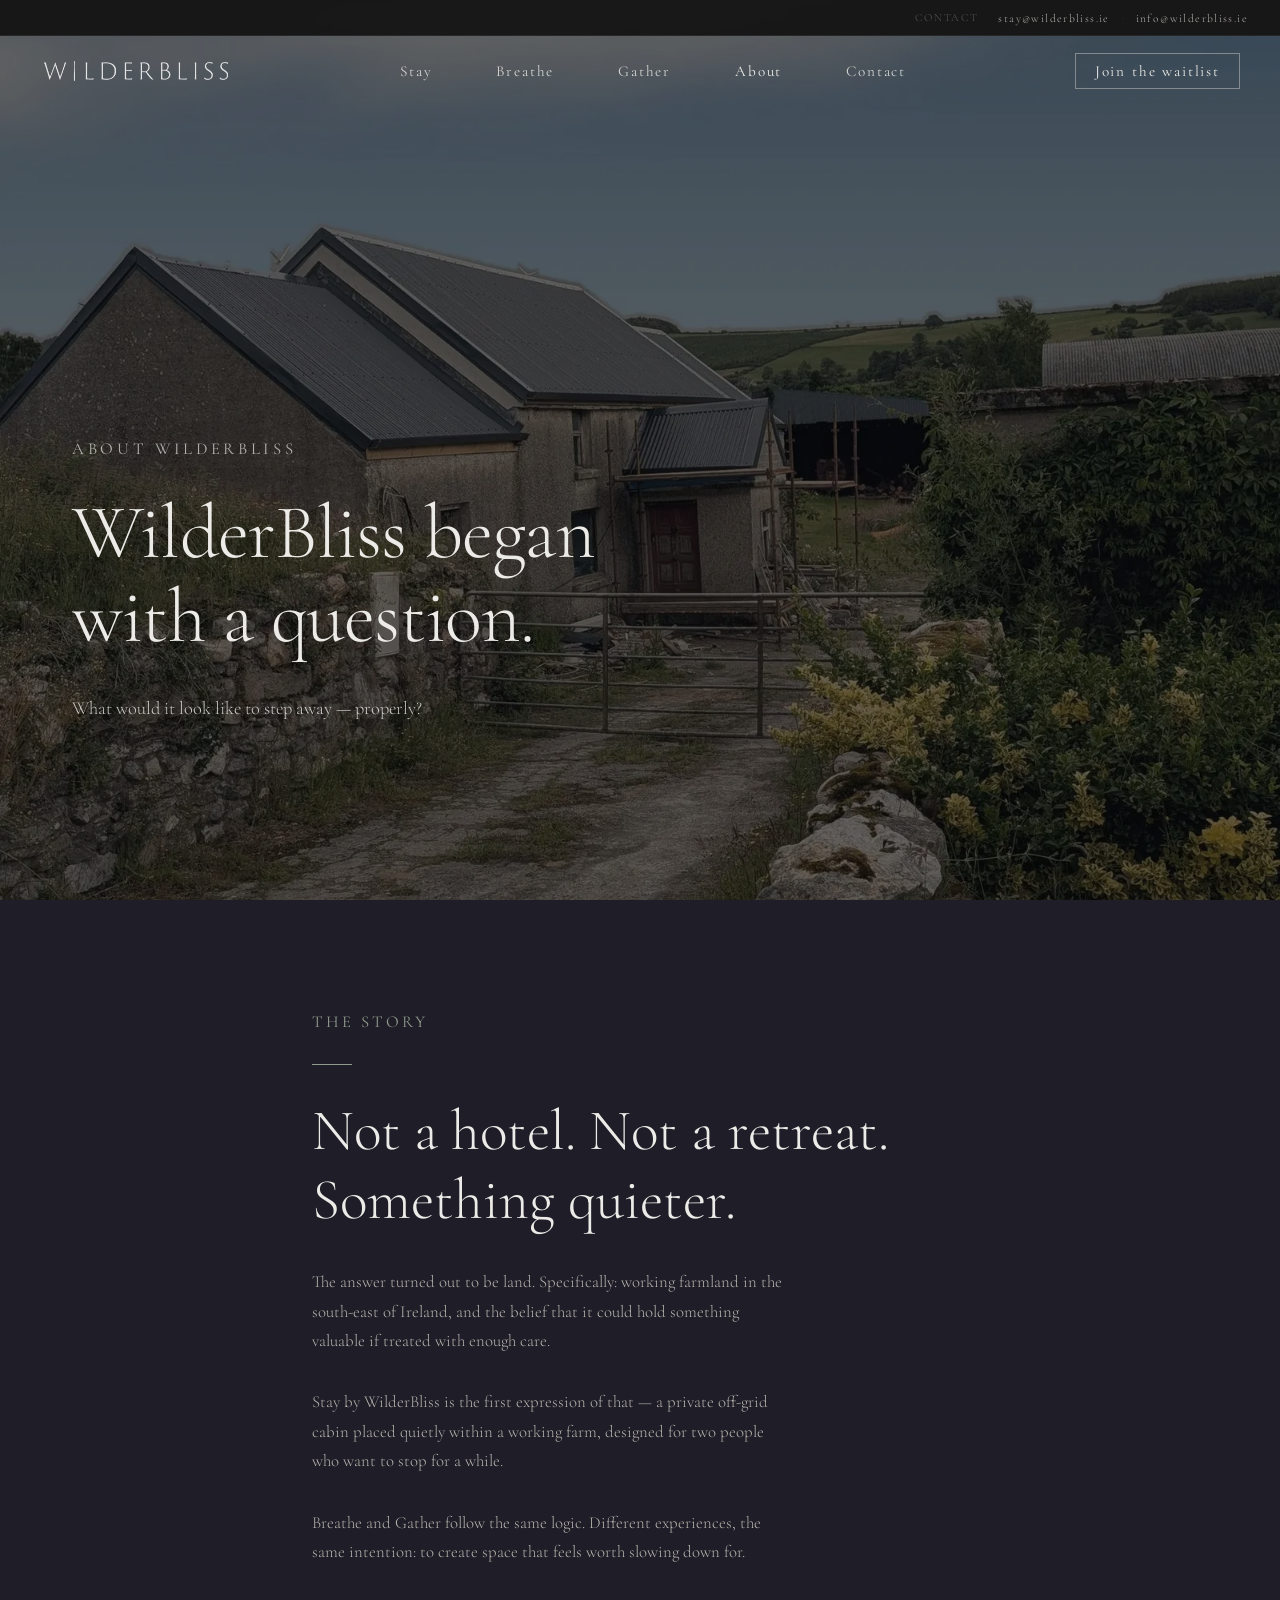
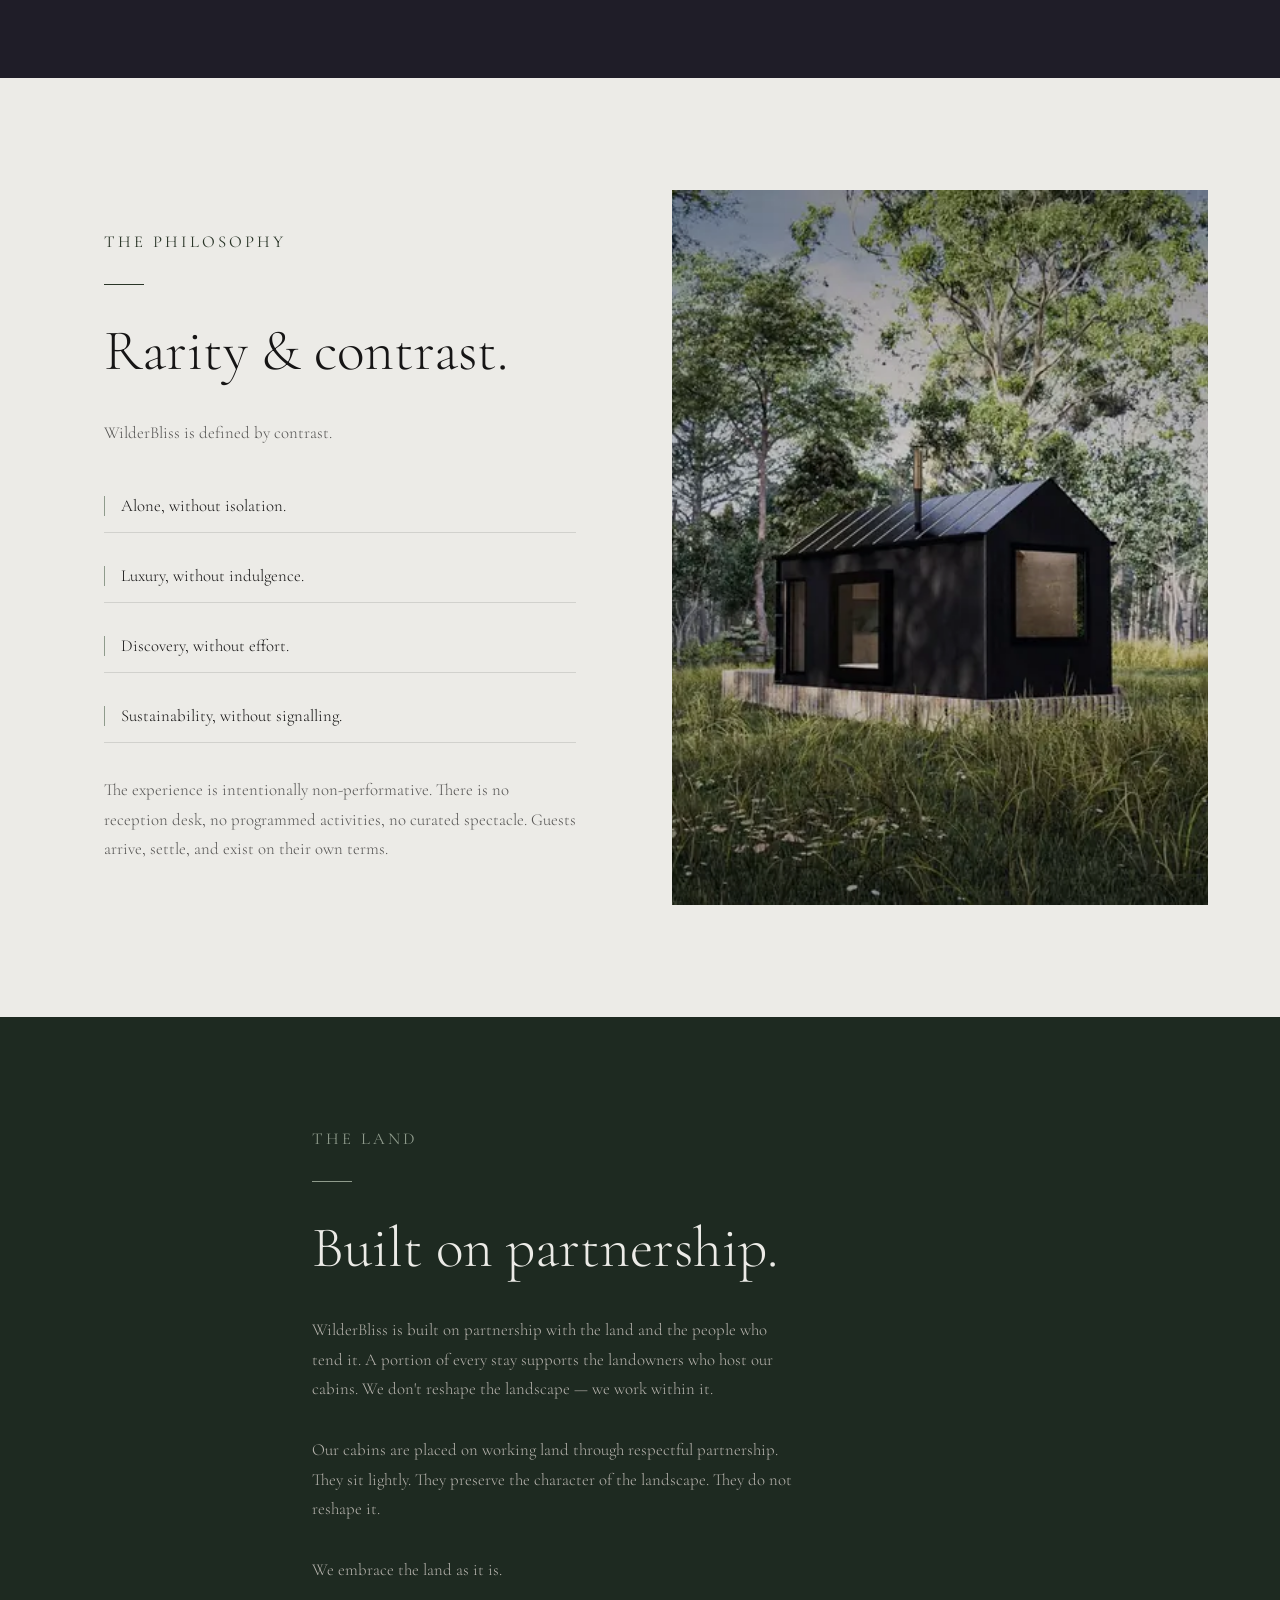
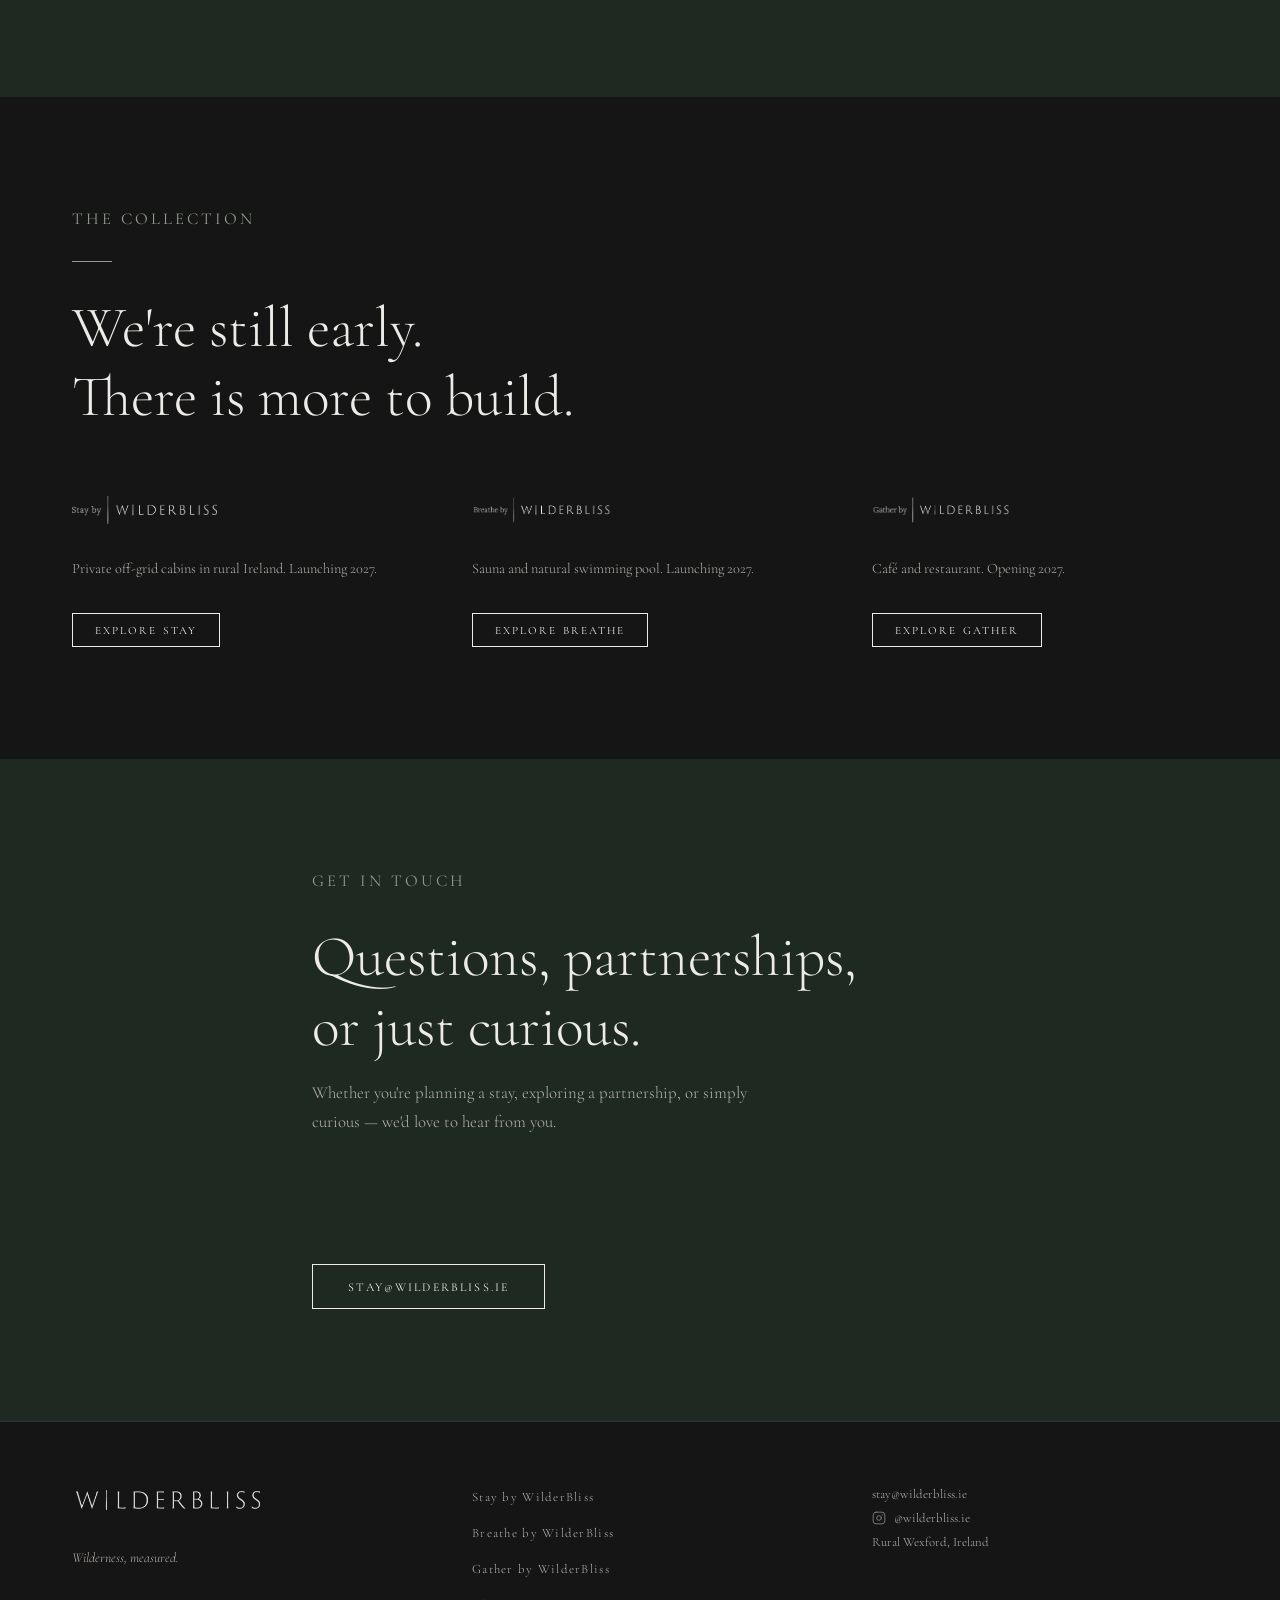
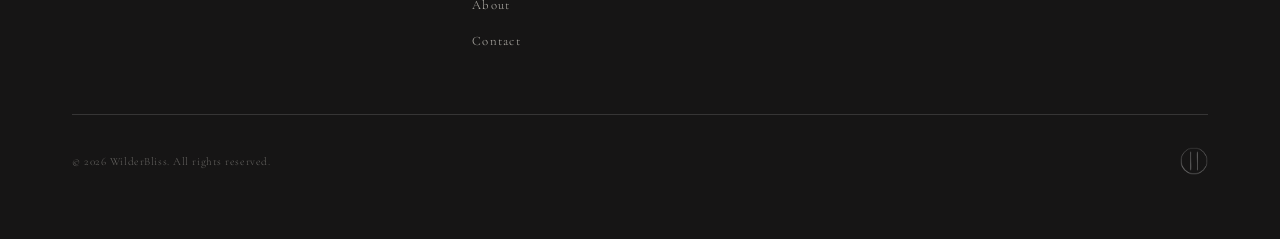
==== commit 9bb7d554: "Photo loading pass across every page - Each page's top photo is now preloaded, with a 900px version " ====
--- a/about.html
+++ b/about.html
@@ -5,7 +5,12 @@
   <meta name="viewport" content="width=device-width, initial-scale=1.0">
   <title>About — WilderBliss</title>
   <meta name="description" content="WilderBliss began with a question. What would it look like to step away — properly? Private cabins, natural wellness, and honest food, placed quietly within rural Ireland.">
+  <link rel="preconnect" href="https://fonts.googleapis.com">
+  <link rel="preconnect" href="https://fonts.gstatic.com" crossorigin>
+  <link rel="stylesheet" href="https://fonts.googleapis.com/css2?family=Cormorant+Garamond:ital,wght@0,300;0,400;0,500;0,600;1,300;1,400&display=swap">
   <link rel="stylesheet" href="css/style.css">
+  <link rel="preload" as="image" href="assets/images/gather-exterior.webp" type="image/webp" media="(min-width: 769px)" fetchpriority="high">
+  <link rel="preload" as="image" href="assets/images/gather-exterior-900.webp" type="image/webp" media="(max-width: 768px)" fetchpriority="high">
   <link rel="icon" href="/favicon.ico?v=2" sizes="any">
   <link rel="icon" href="/favicon-32.png?v=2" type="image/png" sizes="32x32">
   <link rel="icon" href="/icon-192.png?v=2" type="image/png" sizes="192x192">
@@ -89,7 +94,7 @@
         </div>
         <div>
           <div style="aspect-ratio:3/4;overflow:hidden;position:relative;">
-          <img loading="lazy" decoding="async" src="assets/images/cabin-angled.webp" alt="WilderBliss cabin set within the landscape" style="width:100%;height:100%;object-fit:cover;display:block;">
+          <img loading="lazy" decoding="async" src="assets/images/cabin-angled.webp" srcset="assets/images/cabin-angled-900.webp 900w, assets/images/cabin-angled.webp 1600w" sizes="(max-width: 768px) 100vw, 40vw" alt="WilderBliss cabin set within the landscape" style="width:100%;height:100%;object-fit:cover;display:block;">
           <div style='position:absolute;inset:0;background:rgba(0,0,0,0.1);'></div>
         </div>
         </div>
@@ -185,7 +190,7 @@
     <div class="wb-popup__inner">
       <button class="wb-popup__close" id="wb-popup-close" aria-label="Close">&#x2715;</button>
       <div class="wb-popup__image">
-        <img src="assets/images/cabin-exterior-summer-900.webp" alt="WilderBliss cabin" decoding="async">
+        <img data-src="assets/images/cabin-exterior-summer-900.webp" alt="WilderBliss cabin" decoding="async">
         <span class="render-tag render-tag--popup">Architectural render · Photography to follow</span>
       </div>
       <div class="wb-popup__form-panel">
--- a/css/style.css
+++ b/css/style.css
@@ -5,7 +5,7 @@
 
 /* Google Fonts — Cormorant Garamond (closest match to Freight Display/Text Pro)
    To use licensed Freight fonts: replace font-family values below */
-@import url('https://fonts.googleapis.com/css2?family=Cormorant+Garamond:ital,wght@0,300;0,400;0,500;0,600;1,300;1,400&display=swap');
+/* Fonts are loaded via <link> tags in each page's <head> (faster than @import) */
 
 /* ============================================================
    DESIGN TOKENS
@@ -49,10 +49,11 @@
 
   /* Type scale */
   --type-h1:                clamp(2.8rem, 6vw, 5rem);
-  --type-h2:                clamp(2rem, 4vw, 3rem);
-  --type-h3:                clamp(1.4rem, 2.5vw, 1.9rem);
+  --type-h2:                clamp(2.3rem, 4.6vw, 3.6rem);
+  --type-h3:                clamp(1.6rem, 2.8vw, 2.25rem);
   --type-body:              1.05rem;
   --type-caption:           0.75rem;
+  --type-label:             clamp(0.95rem, 1.3vw, 1.15rem);
   --type-nav:               0.95rem;
 
   /* Spacing */
@@ -152,7 +153,7 @@
 /* Section label (small category tag above headings) */
 .section-label {
   font-family: var(--font-body);
-  font-size: var(--type-caption);
+  font-size: var(--type-label);
   font-weight: 400;
   letter-spacing: 0.18em;
   text-transform: uppercase;
@@ -787,6 +788,13 @@
 .page-hero--breathe { background-color: var(--color-night-blue); background-image: url('../assets/images/brook-ivy.webp'); background-size: cover; background-position: center 30%; }
 .page-hero--gather  { background-color: var(--color-dark-moss); background-image: url('../assets/images/gather-terrace.webp'); background-size: cover; background-position: center; }
 .page-hero--about   { background-color: var(--color-blue-grey); background-image: url('../assets/images/gather-exterior.webp'); background-size: cover; background-position: center 30%; }
+
+@media (max-width: 768px) {
+  .page-hero--stay { background-image: url('../assets/images/brook-field-900.webp'); }
+  .page-hero--breathe { background-image: url('../assets/images/brook-ivy-900.webp'); }
+  .page-hero--gather { background-image: url('../assets/images/gather-terrace-900.webp'); }
+  .page-hero--about { background-image: url('../assets/images/gather-exterior-900.webp'); }
+}
 
 /* Dark overlay for page heroes with photos */
 .page-hero--stay::before,
@@ -1265,14 +1273,14 @@
 
 .ethos__contrast-label {
   font-family: var(--font-display);
-  font-size: 1.15rem;
+  font-size: 1.45rem;
   font-weight: 300;
   font-style: italic;
   color: var(--color-bone);
 }
 
 .ethos__contrast-desc {
-  font-size: 0.85rem;
+  font-size: 1rem;
   color: var(--color-stone);
   line-height: 1.6;
   max-width: 100%;
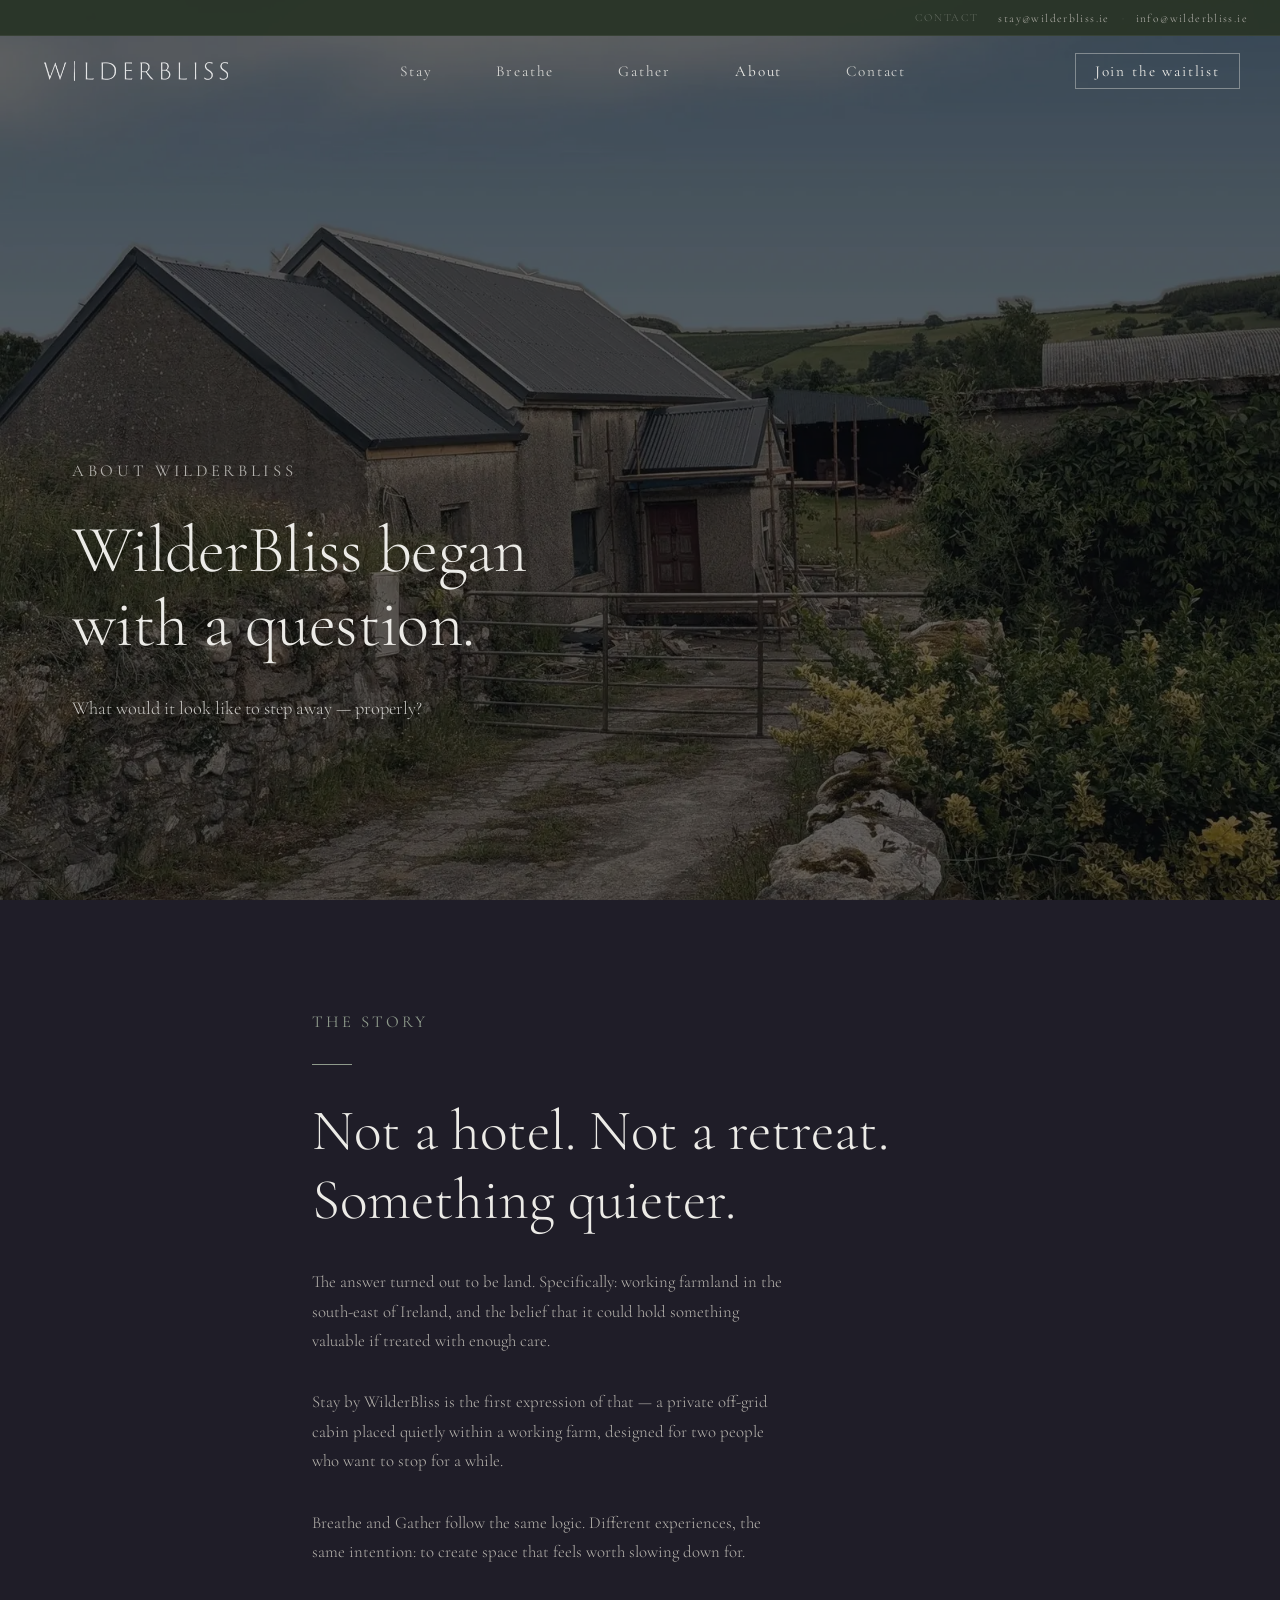
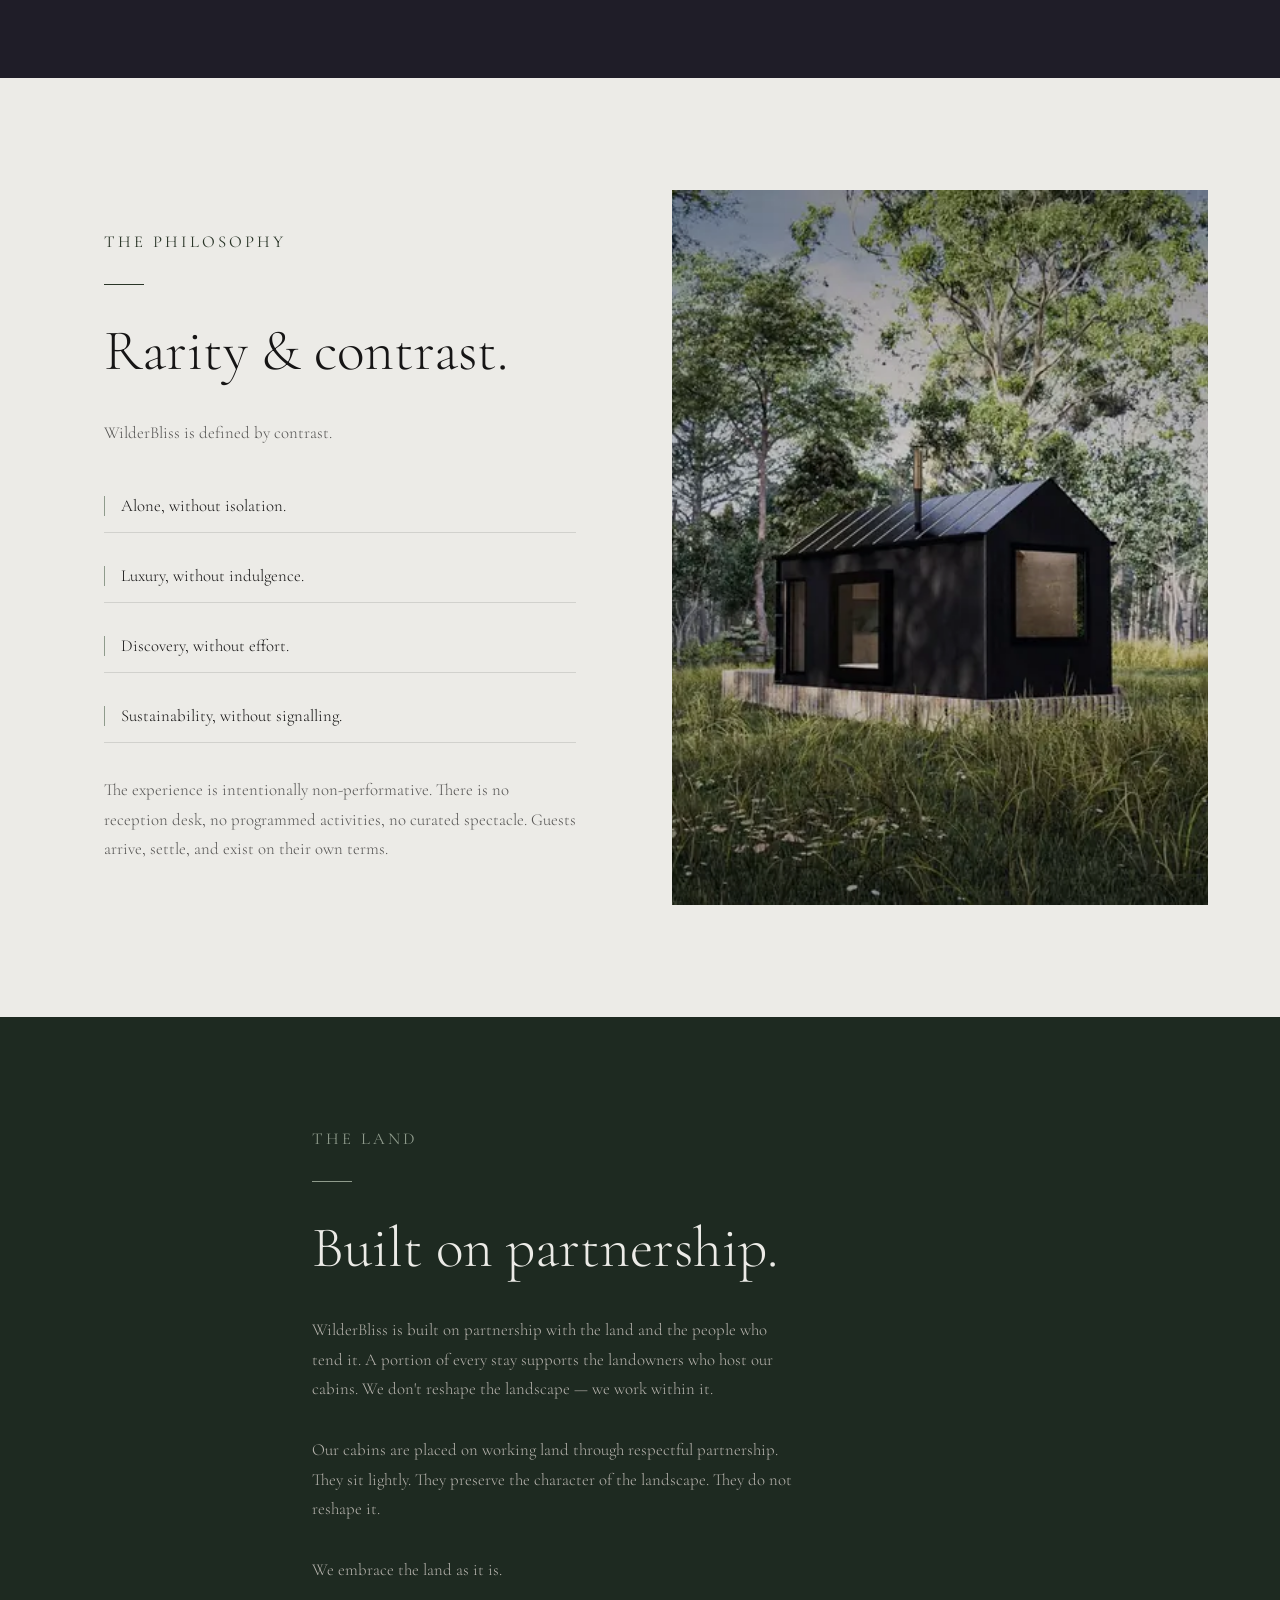
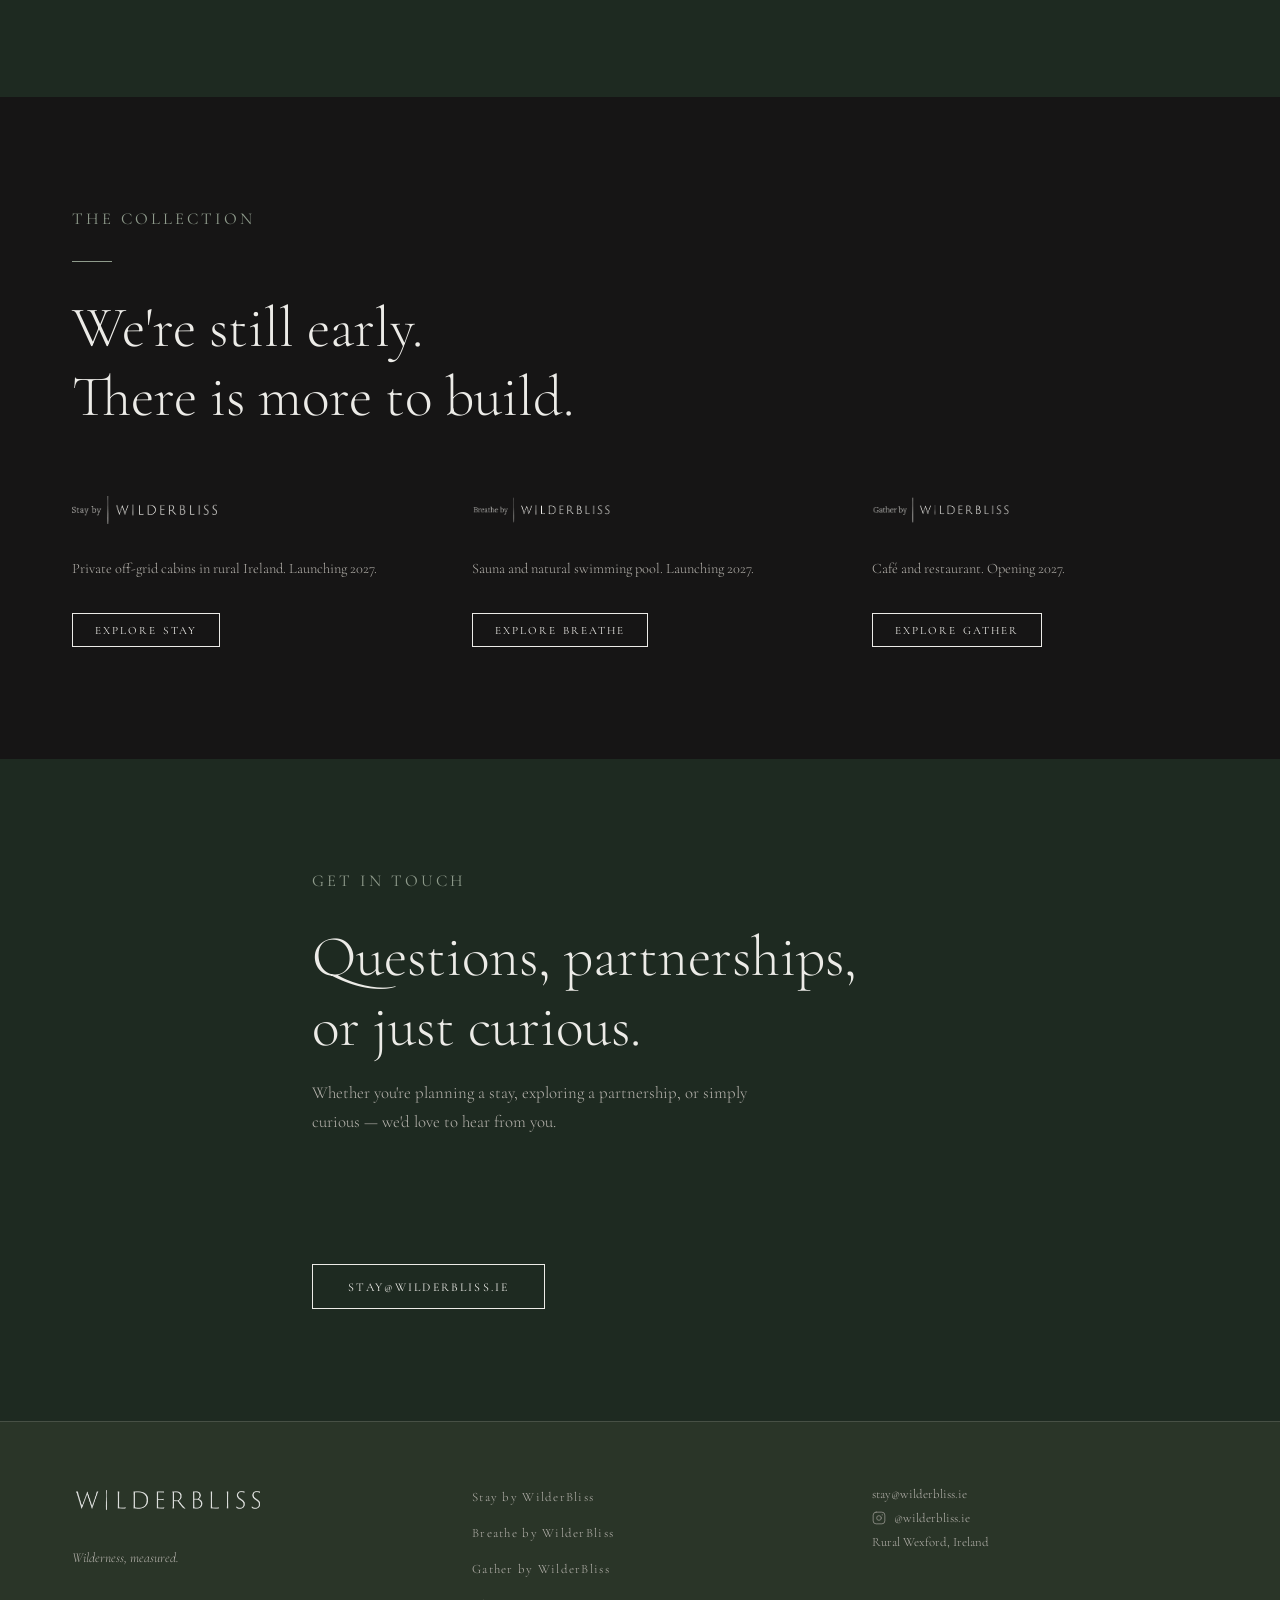
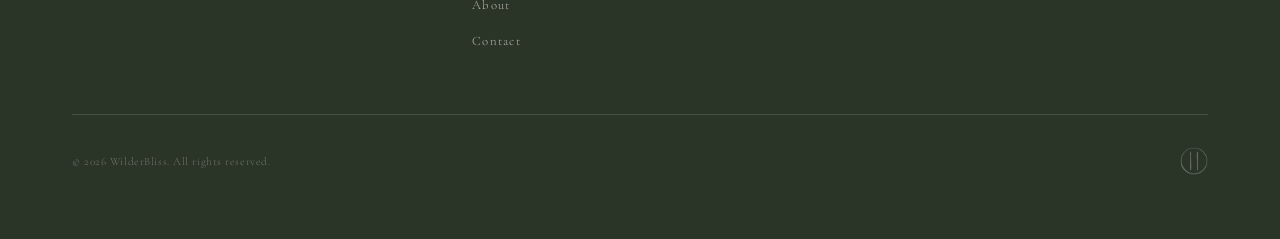
==== commit 935fe298: "Use dark moss green (social brand colour) for nav, topbar, footer and key homepage sections Preview " ====
--- a/about.html
+++ b/about.html
@@ -15,7 +15,7 @@
   <link rel="icon" href="/favicon-32.png?v=2" type="image/png" sizes="32x32">
   <link rel="icon" href="/icon-192.png?v=2" type="image/png" sizes="192x192">
   <link rel="apple-touch-icon" href="/apple-touch-icon.png?v=2">
-  <meta name="theme-color" content="#161515">
+  <meta name="theme-color" content="#2A3528">
   <meta property="og:image" content="https://wilderbliss.ie/assets/og-image.jpg">
   <meta property="og:image:width" content="1200">
   <meta property="og:image:height" content="630">
--- a/css/style.css
+++ b/css/style.css
@@ -93,7 +93,7 @@
   font-family: var(--font-body);
   font-weight: 300;
   color: var(--text-on-dark);
-  background-color: var(--color-charcoal);
+  background-color: var(--color-dark-moss);
   -webkit-font-smoothing: antialiased;
   -moz-osx-font-smoothing: grayscale;
   overflow-x: hidden;
@@ -205,7 +205,7 @@
   left: 0;
   right: 0;
   height: var(--topbar-height);
-  background: rgba(22,21,21,0.96);
+  background: rgba(42,53,40,0.97);
   border-bottom: 1px solid rgba(236,235,231,0.07);
   display: flex;
   align-items: center;
@@ -256,7 +256,7 @@
 }
 
 .nav.scrolled {
-  background: rgba(22, 21, 21, 0.92);
+  background: rgba(42, 53, 40, 0.94);
   backdrop-filter: blur(8px);
 }
 
@@ -693,7 +693,7 @@
    ============================================================ */
 
 .footer {
-  background: var(--color-charcoal);
+  background: var(--color-dark-moss);
   padding: var(--space-lg) 0;
   border-top: 1px solid var(--border-subtle);
 }
@@ -846,15 +846,22 @@
 }
 
 .page-hero__subbrand-logo {
-  position: absolute;
-  top: 28%;
-  left: 50%;
-  transform: translate(-50%, -50%);
+  /* Sits in the normal flow (not floating), so it can never overlap the heading.
+     margin-bottom:auto keeps it near the top and pushes the heading to the bottom. */
+  position: relative;
+  align-self: center;
   height: 72px;
   width: auto;
+  max-width: calc(100% - 2 * var(--space-md));
+  object-fit: contain;
   opacity: 1;
   z-index: 2;
-  margin-bottom: 0;
+  margin: var(--space-lg) auto auto;
+  padding-bottom: var(--space-lg);
+  box-sizing: content-box;
+}
+.page-hero__content h1 {
+  font-size: clamp(2.6rem, 5.2vw, 4.4rem);
 }
 
 /* Gather text-only sub-brand lockup (no logo file yet) */
@@ -1232,7 +1239,7 @@
    ============================================================ */
 
 .ethos {
-  background: var(--color-charcoal);
+  background: var(--color-dark-moss);
   padding: var(--space-2xl) 0;
 }
 
@@ -1318,17 +1325,17 @@
 
   .nav {
     top: 0;
-    background: rgba(22, 21, 21, 0.95);
+    background: rgba(42, 53, 40, 0.97);
     backdrop-filter: none;
   }
 
   .nav.scrolled {
-    background: rgba(22, 21, 21, 0.98);
+    background: rgba(42, 53, 40, 0.99);
     backdrop-filter: none;
   }
 
   .nav.menu-open {
-    background: var(--color-charcoal) !important;
+    background: var(--color-dark-moss) !important;
     backdrop-filter: none;
   }
 
@@ -1344,7 +1351,7 @@
     display: none;
     position: fixed;
     inset: var(--nav-height) 0 0 0;
-    background: var(--color-charcoal);
+    background: var(--color-dark-moss);
     flex-direction: column;
     align-items: flex-start;
     gap: 0;
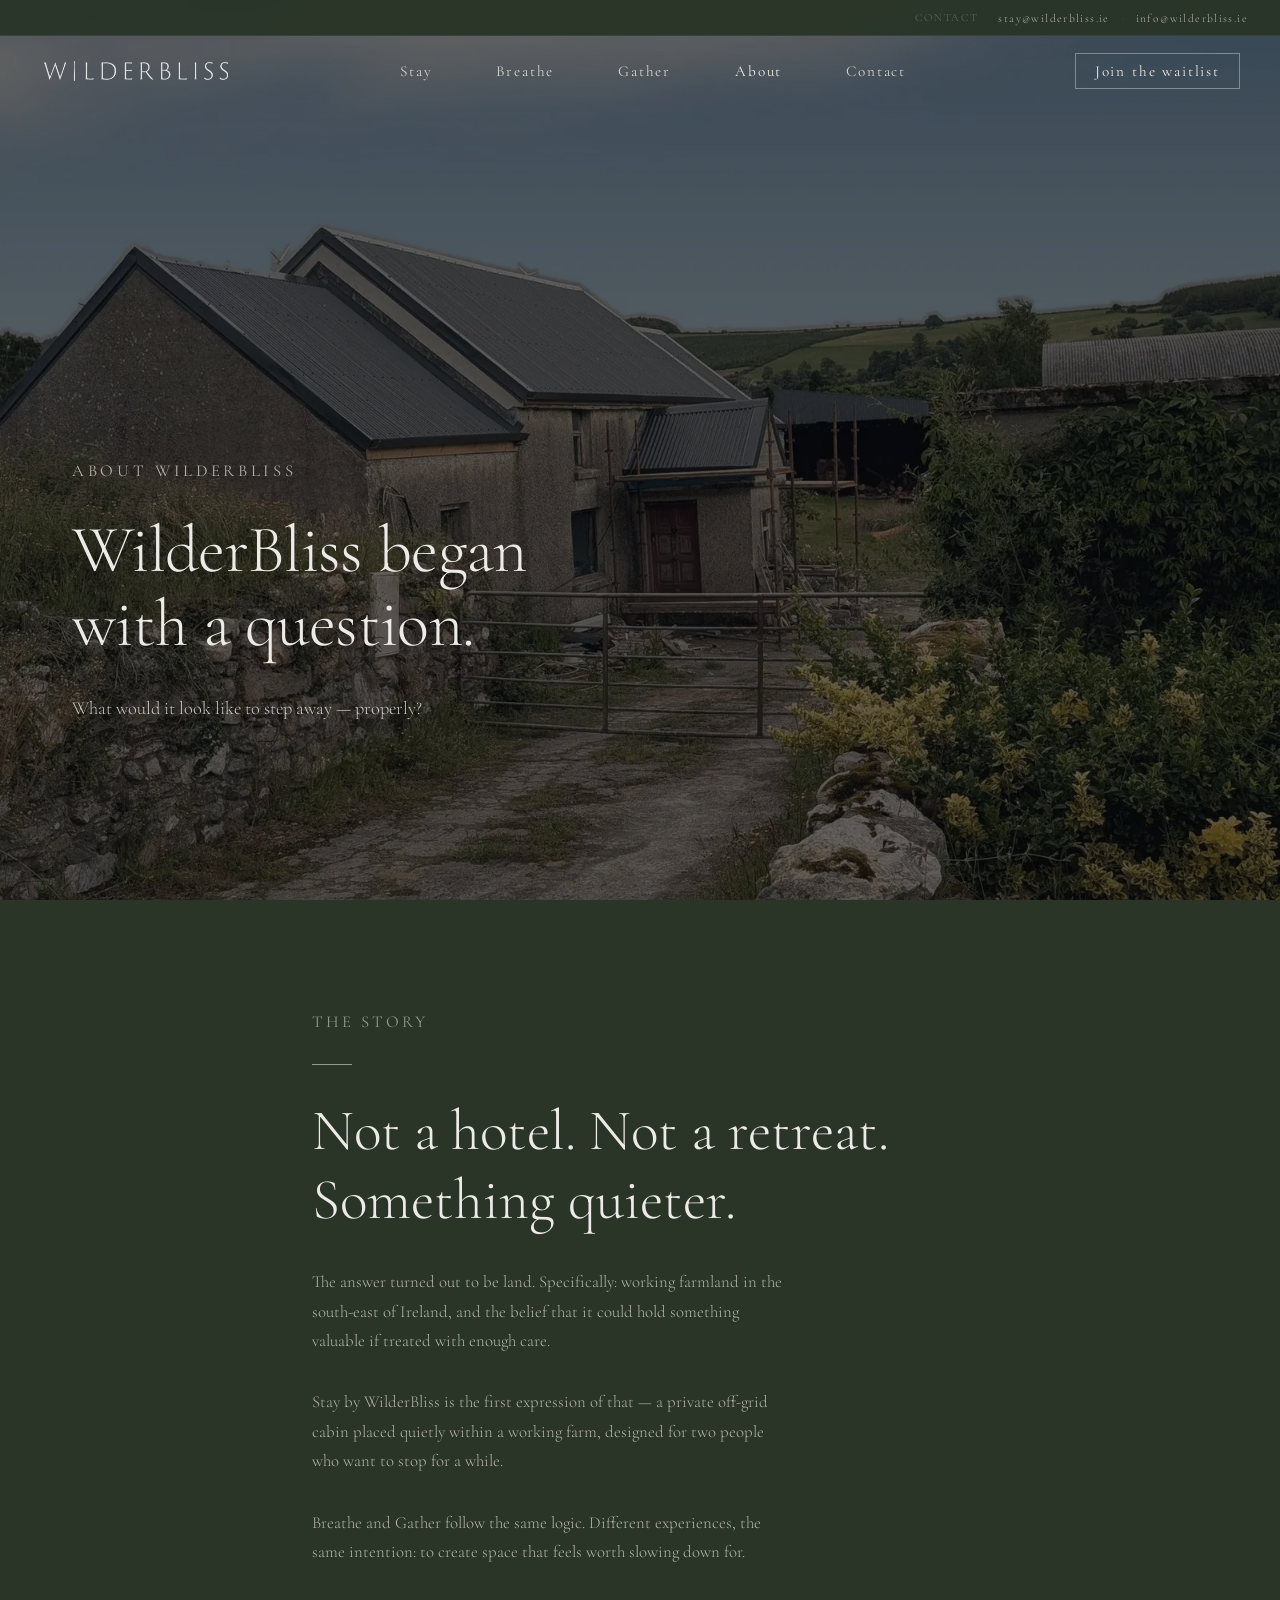
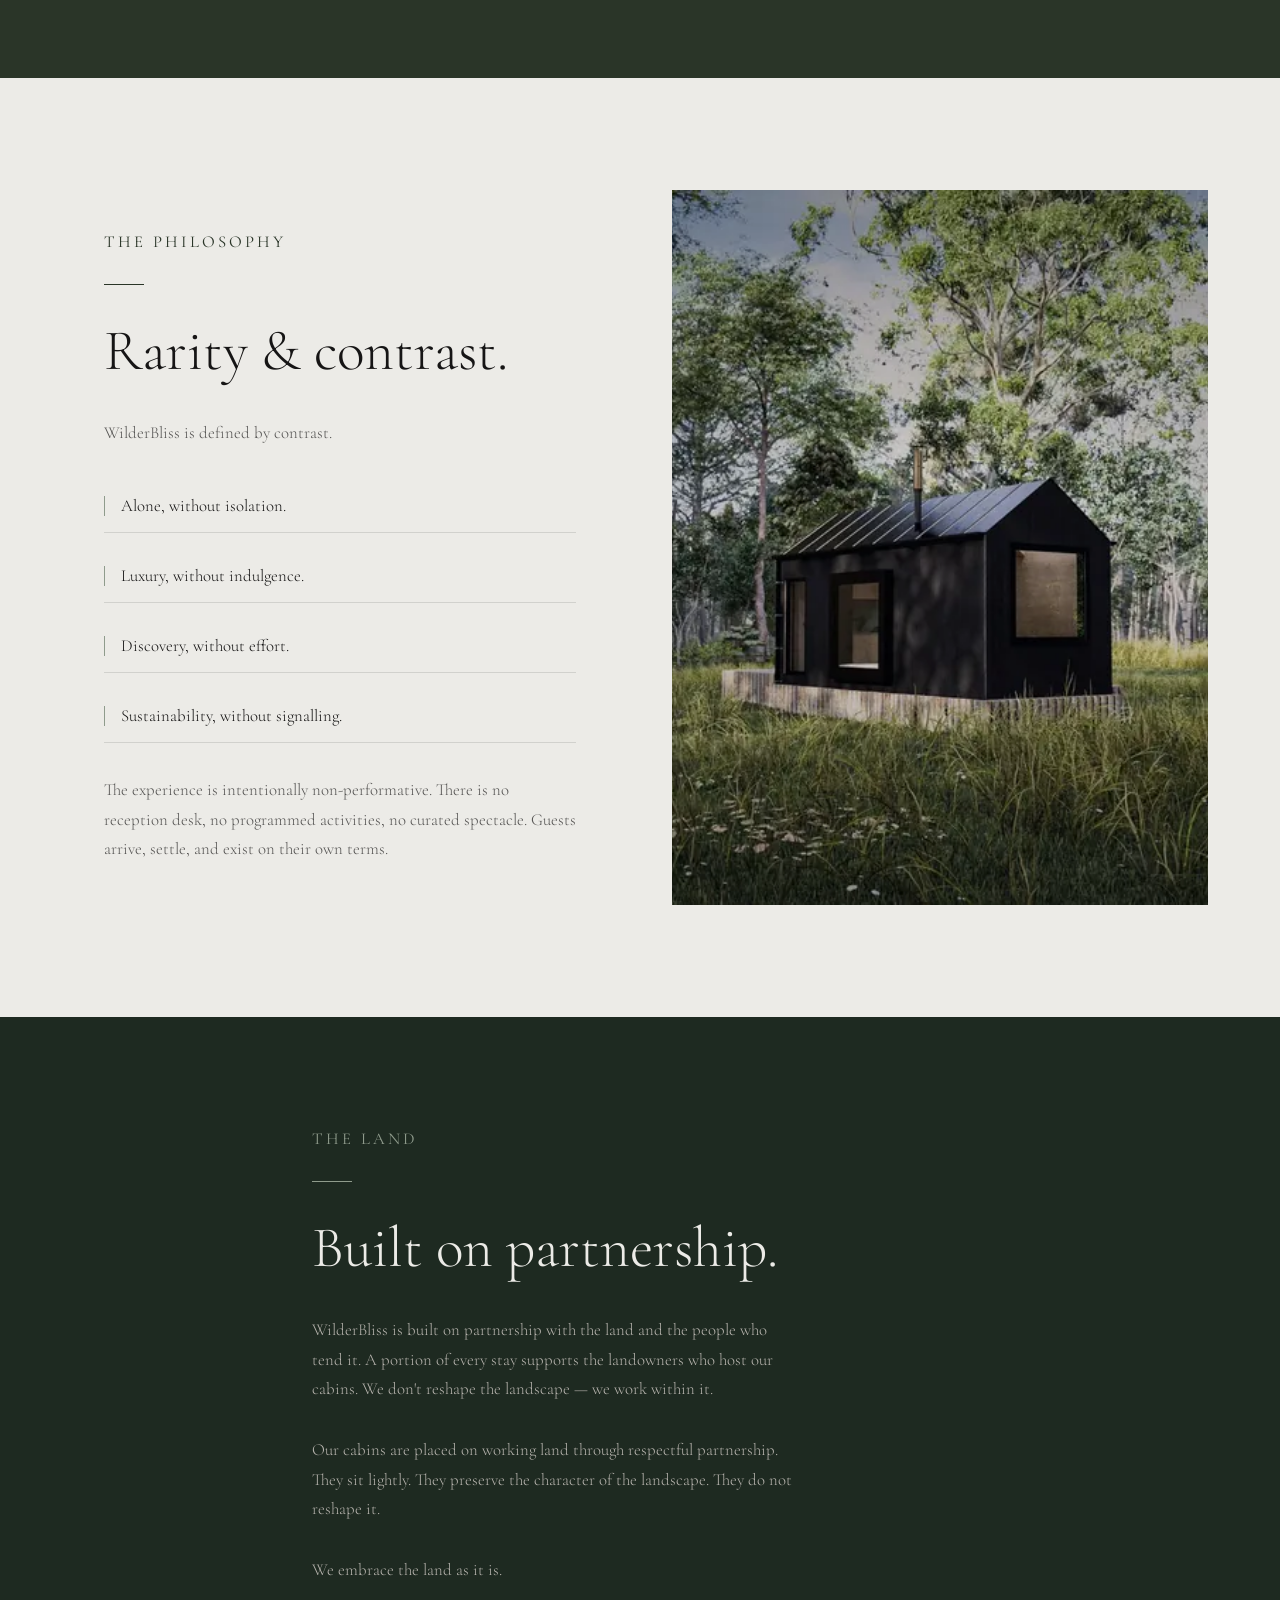
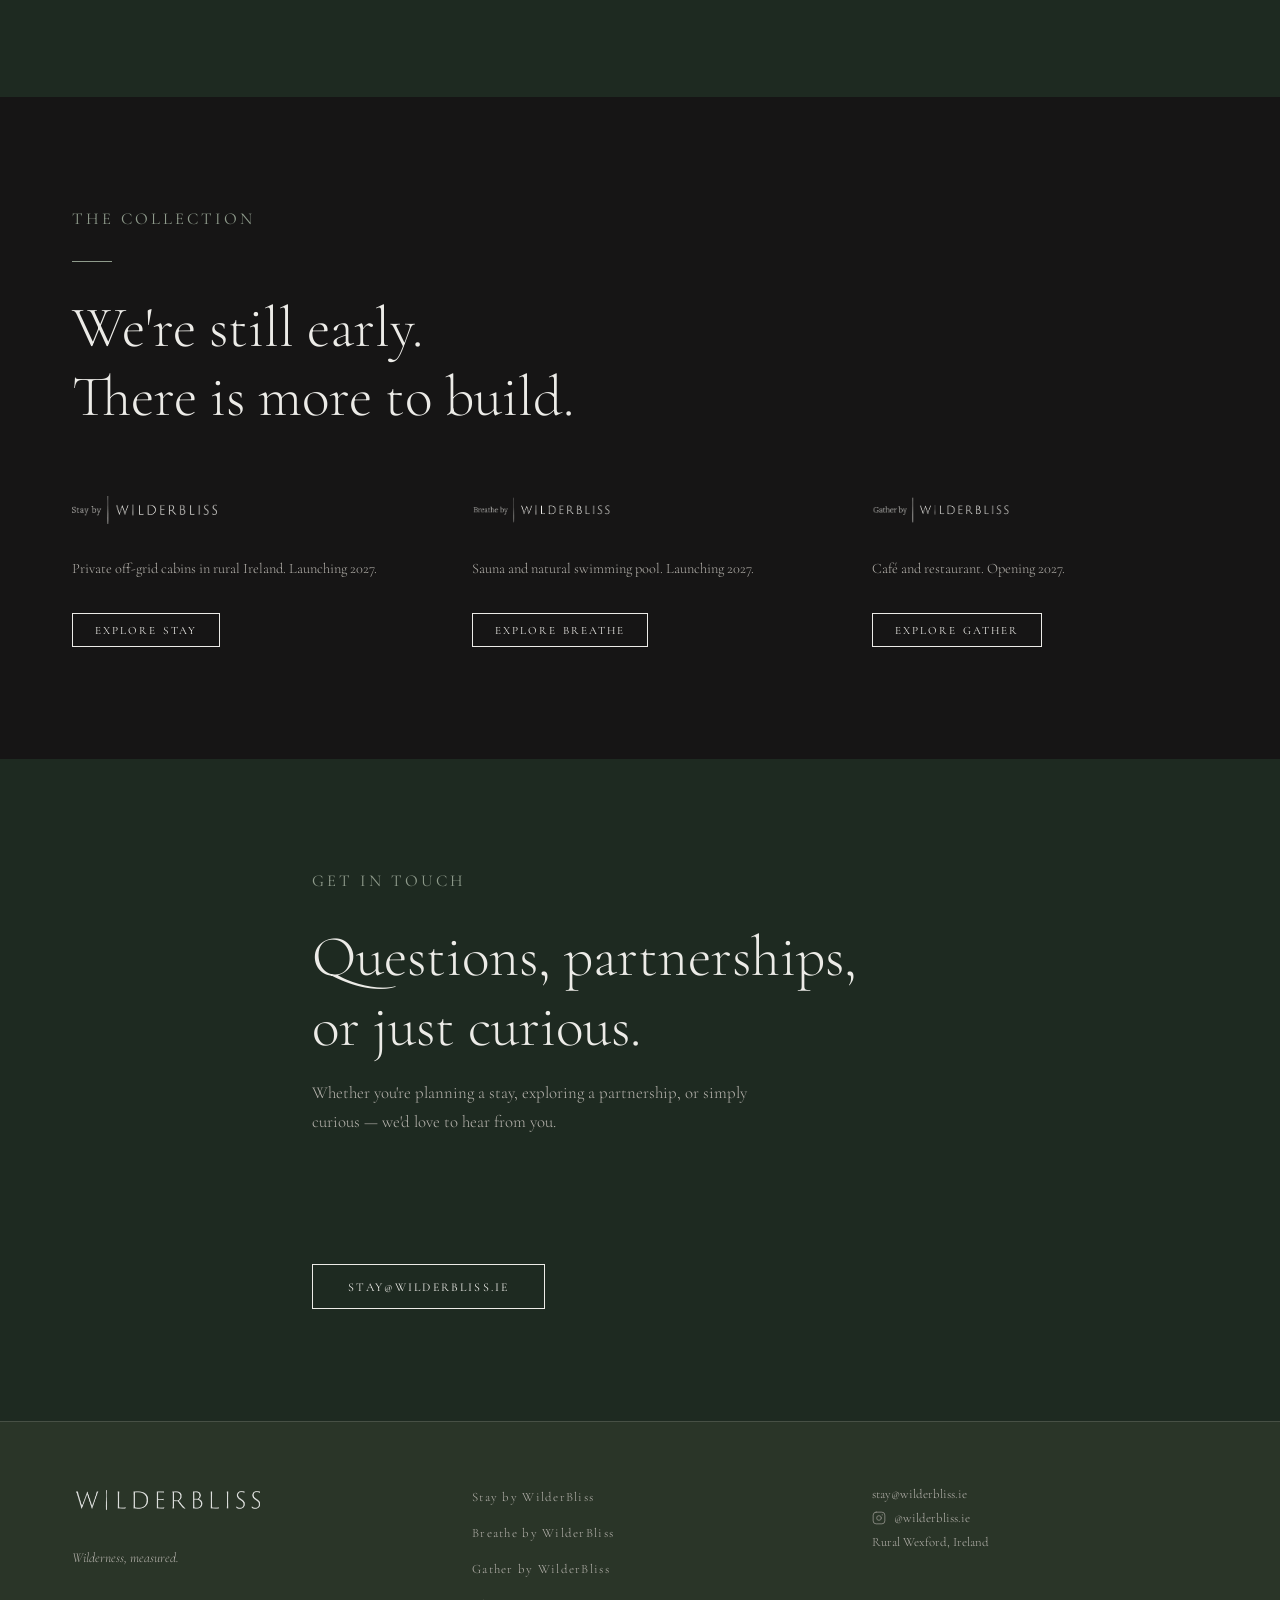
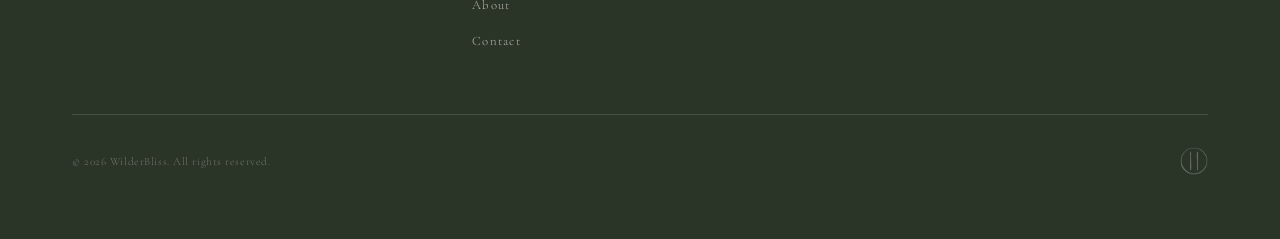
==== commit 4b9fa7d0: "Swap navy sections for green/charcoal on Stay, Gather, About, Contact (navy kept on Breathe) Co-Auth" ====
--- a/about.html
+++ b/about.html
@@ -64,7 +64,7 @@
   </header>
 
   <!-- THE ORIGIN -->
-  <section class="section--dark">
+  <section class="section--moss">
     <div class="container--narrow">
       <span class="section-label">The Story</span>
       <span class="rule"></span>
--- a/css/style.css
+++ b/css/style.css
@@ -787,7 +787,7 @@
 .page-hero--stay    { background-color: var(--color-deep-forest); background-image: url('../assets/images/brook-field.webp'); background-size: cover; background-position: center 30%; }
 .page-hero--breathe { background-color: var(--color-night-blue); background-image: url('../assets/images/brook-ivy.webp'); background-size: cover; background-position: center 30%; }
 .page-hero--gather  { background-color: var(--color-dark-moss); background-image: url('../assets/images/gather-terrace.webp'); background-size: cover; background-position: center; }
-.page-hero--about   { background-color: var(--color-blue-grey); background-image: url('../assets/images/gather-exterior.webp'); background-size: cover; background-position: center 30%; }
+.page-hero--about   { background-color: var(--color-dark-moss); background-image: url('../assets/images/gather-exterior.webp'); background-size: cover; background-position: center 30%; }
 
 @media (max-width: 768px) {
   .page-hero--stay { background-image: url('../assets/images/brook-field-900.webp'); }
